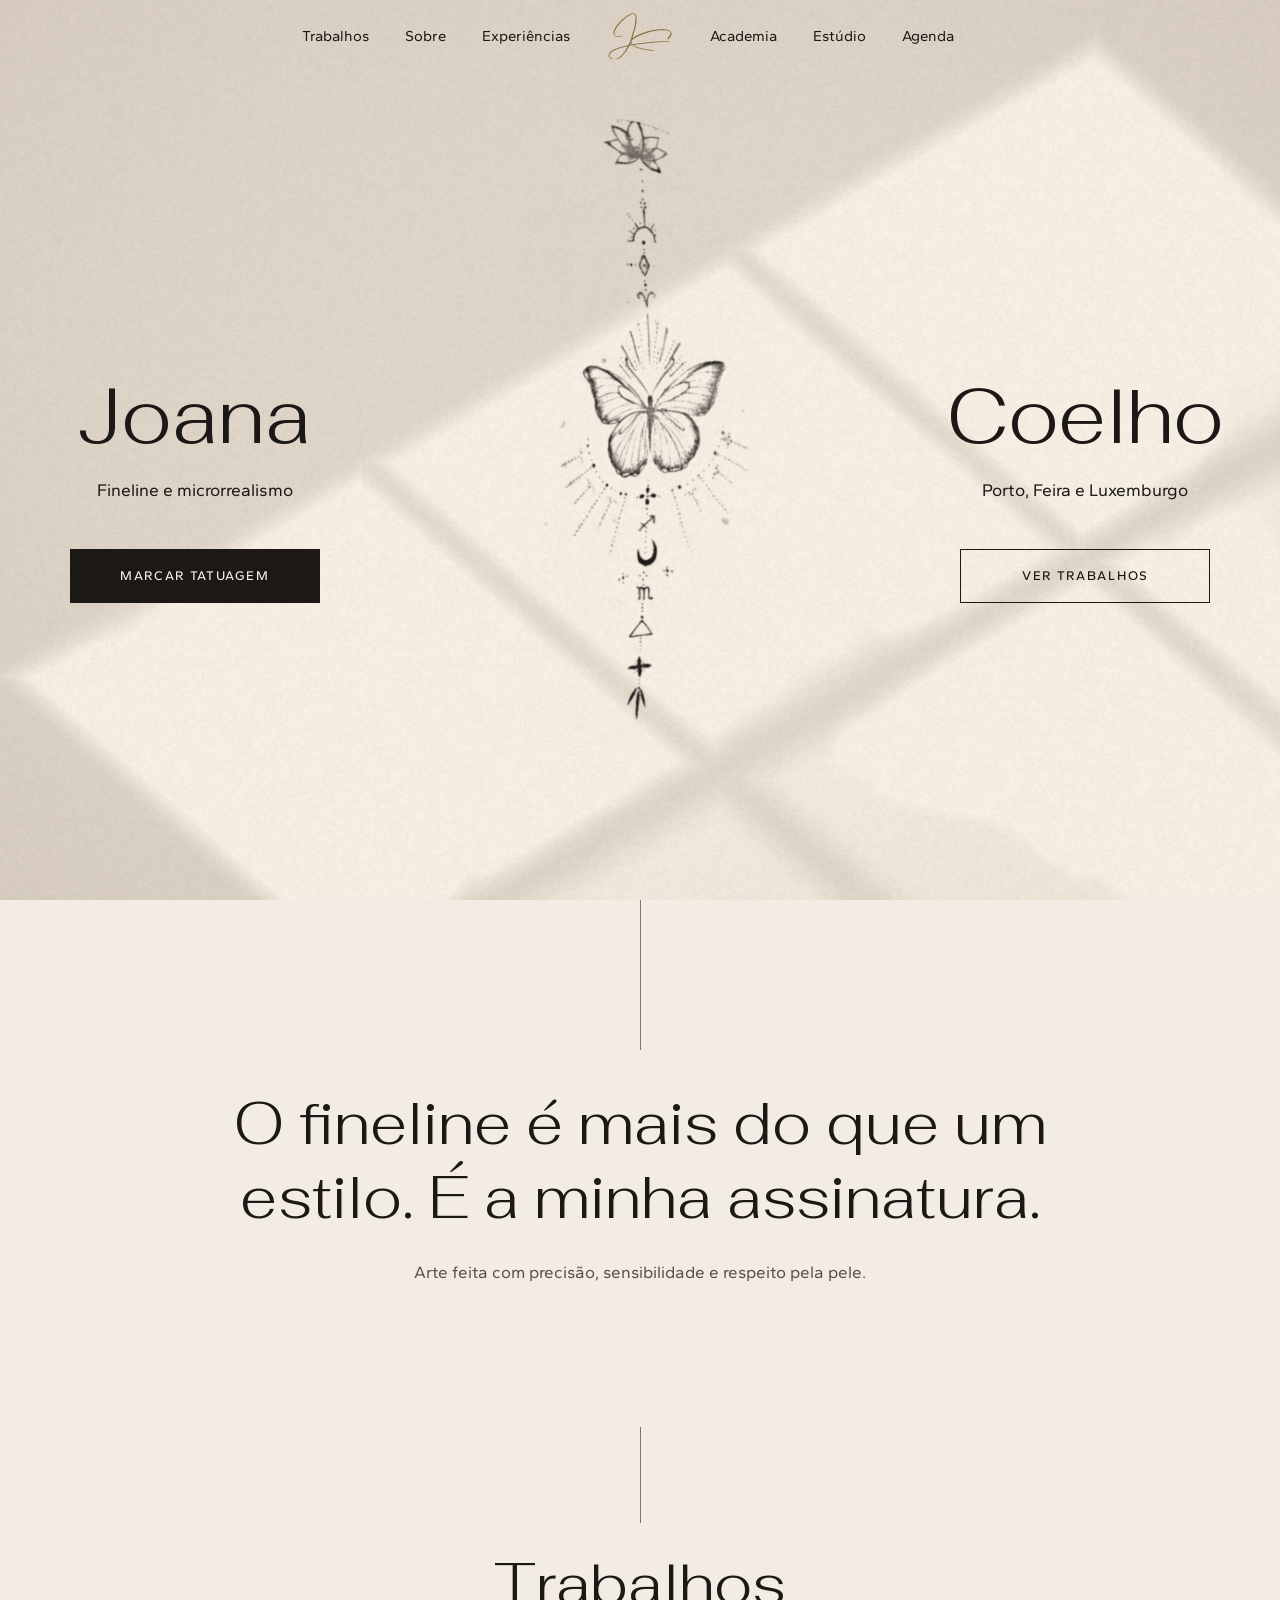
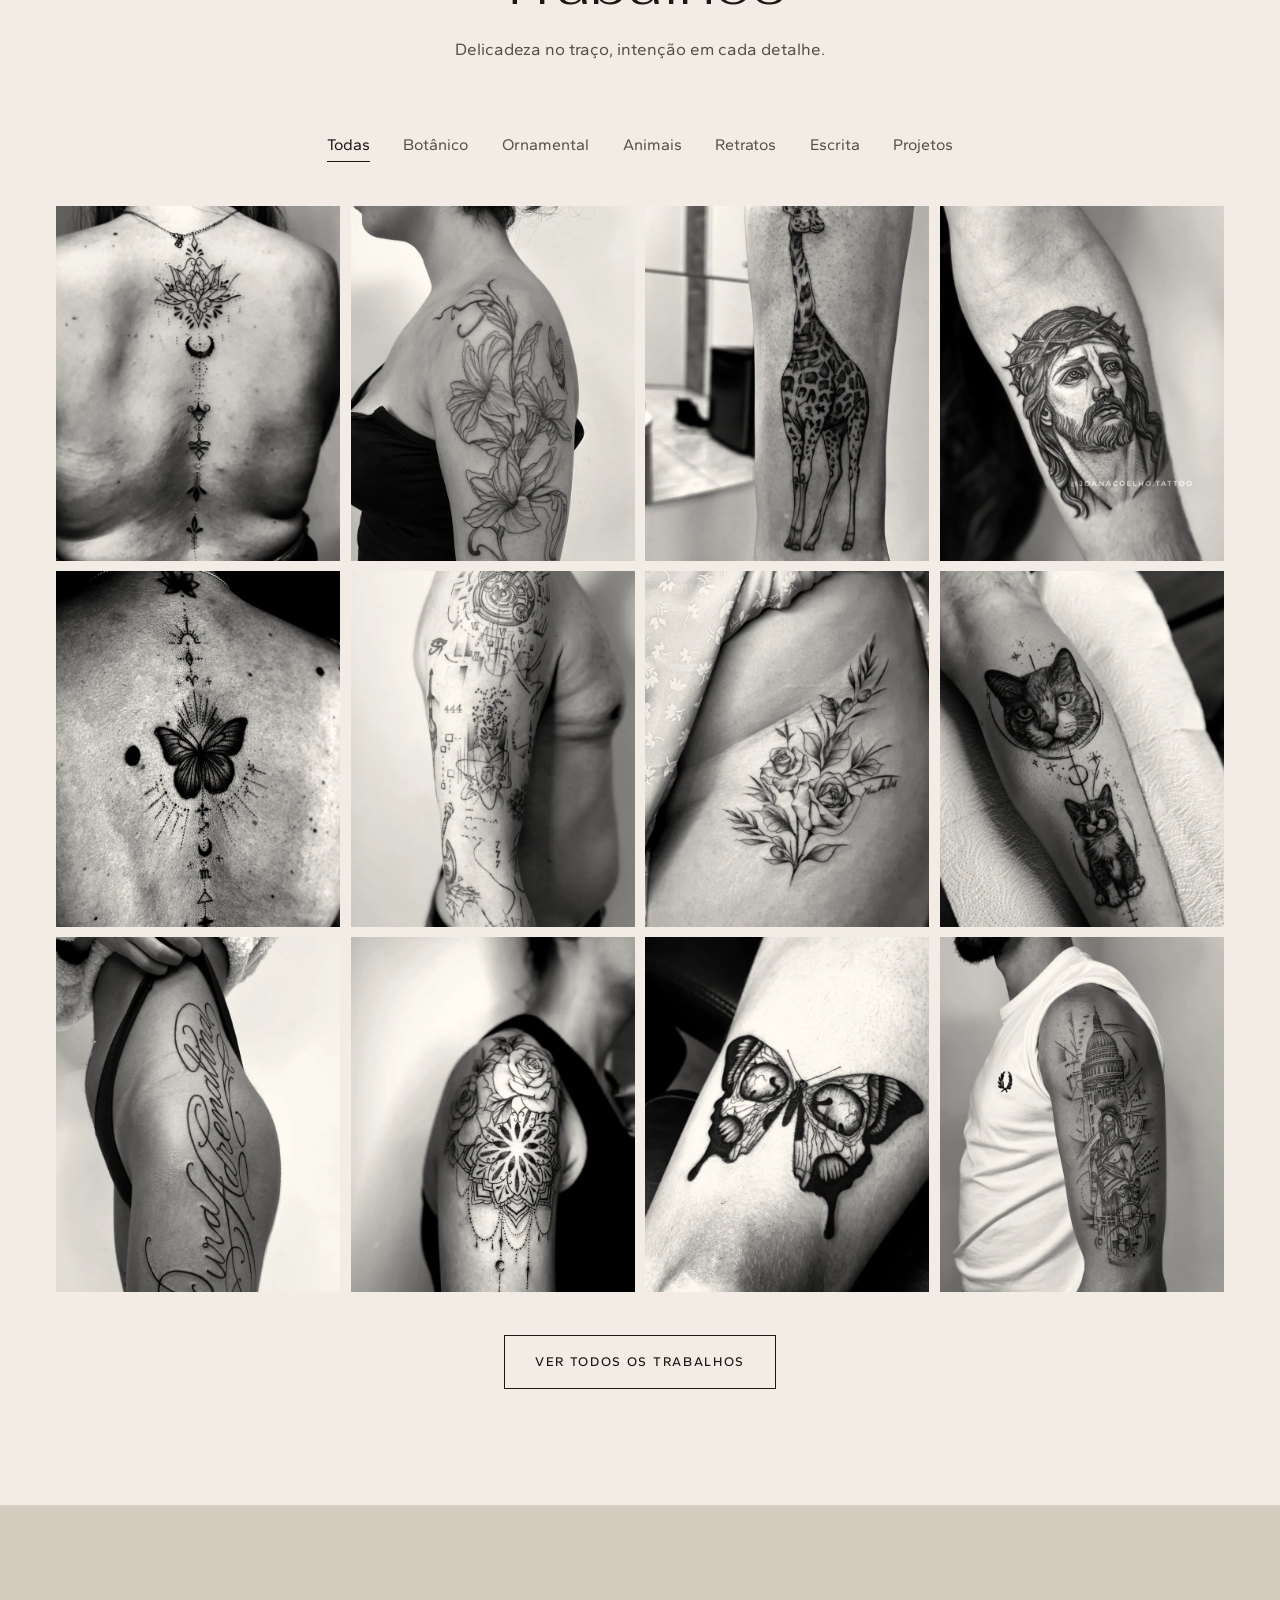
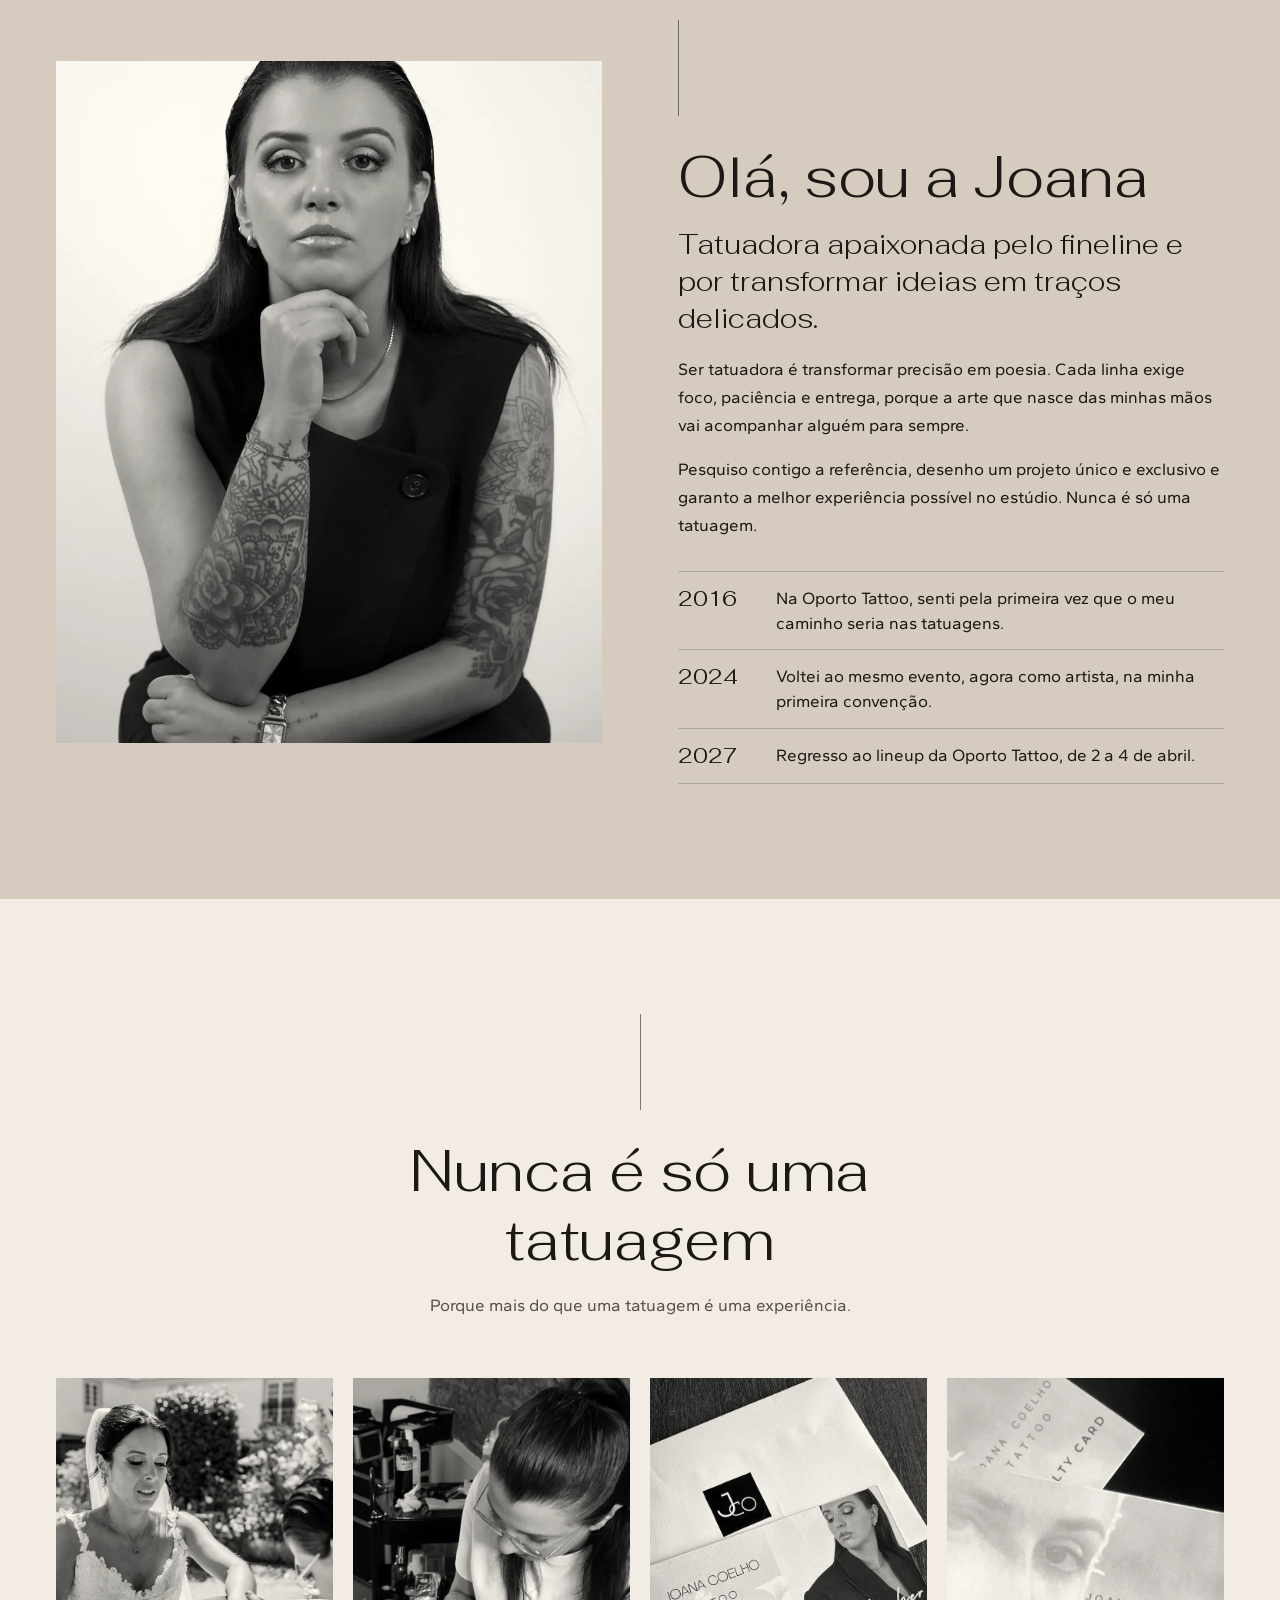
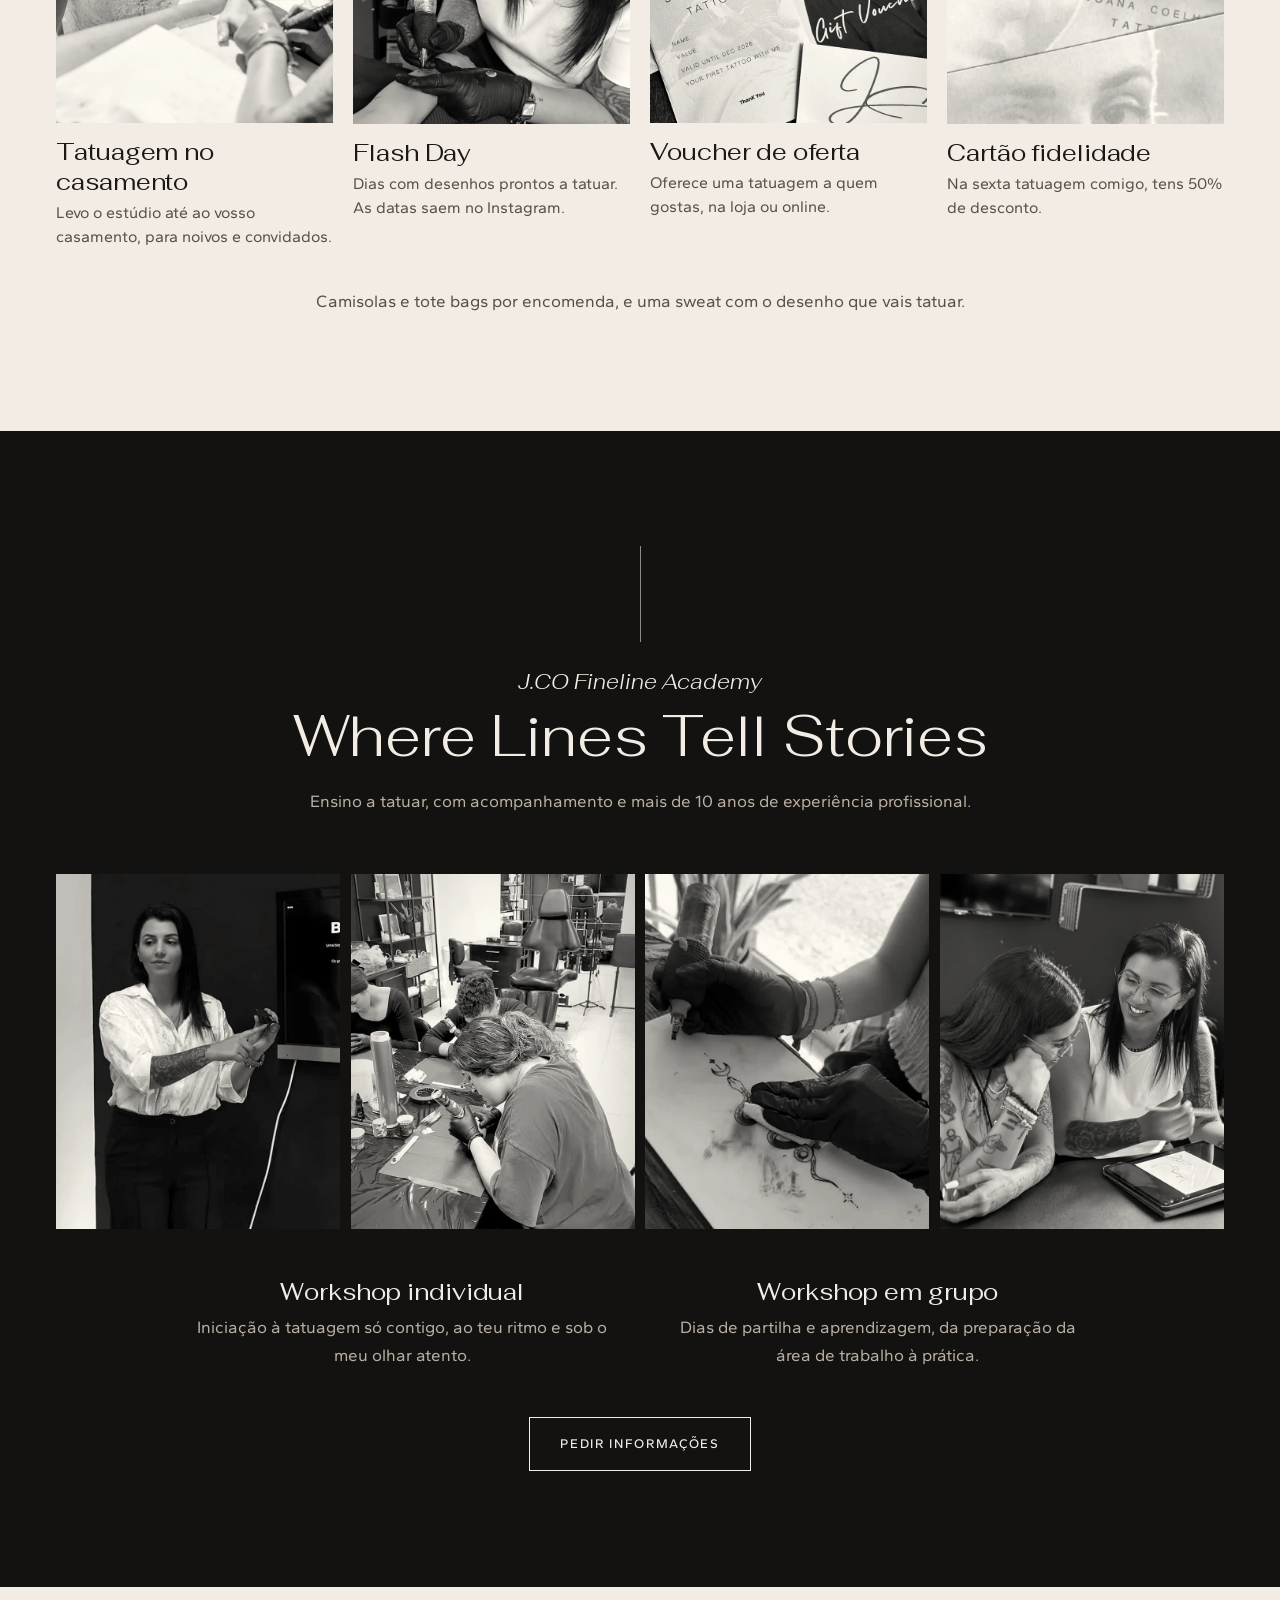
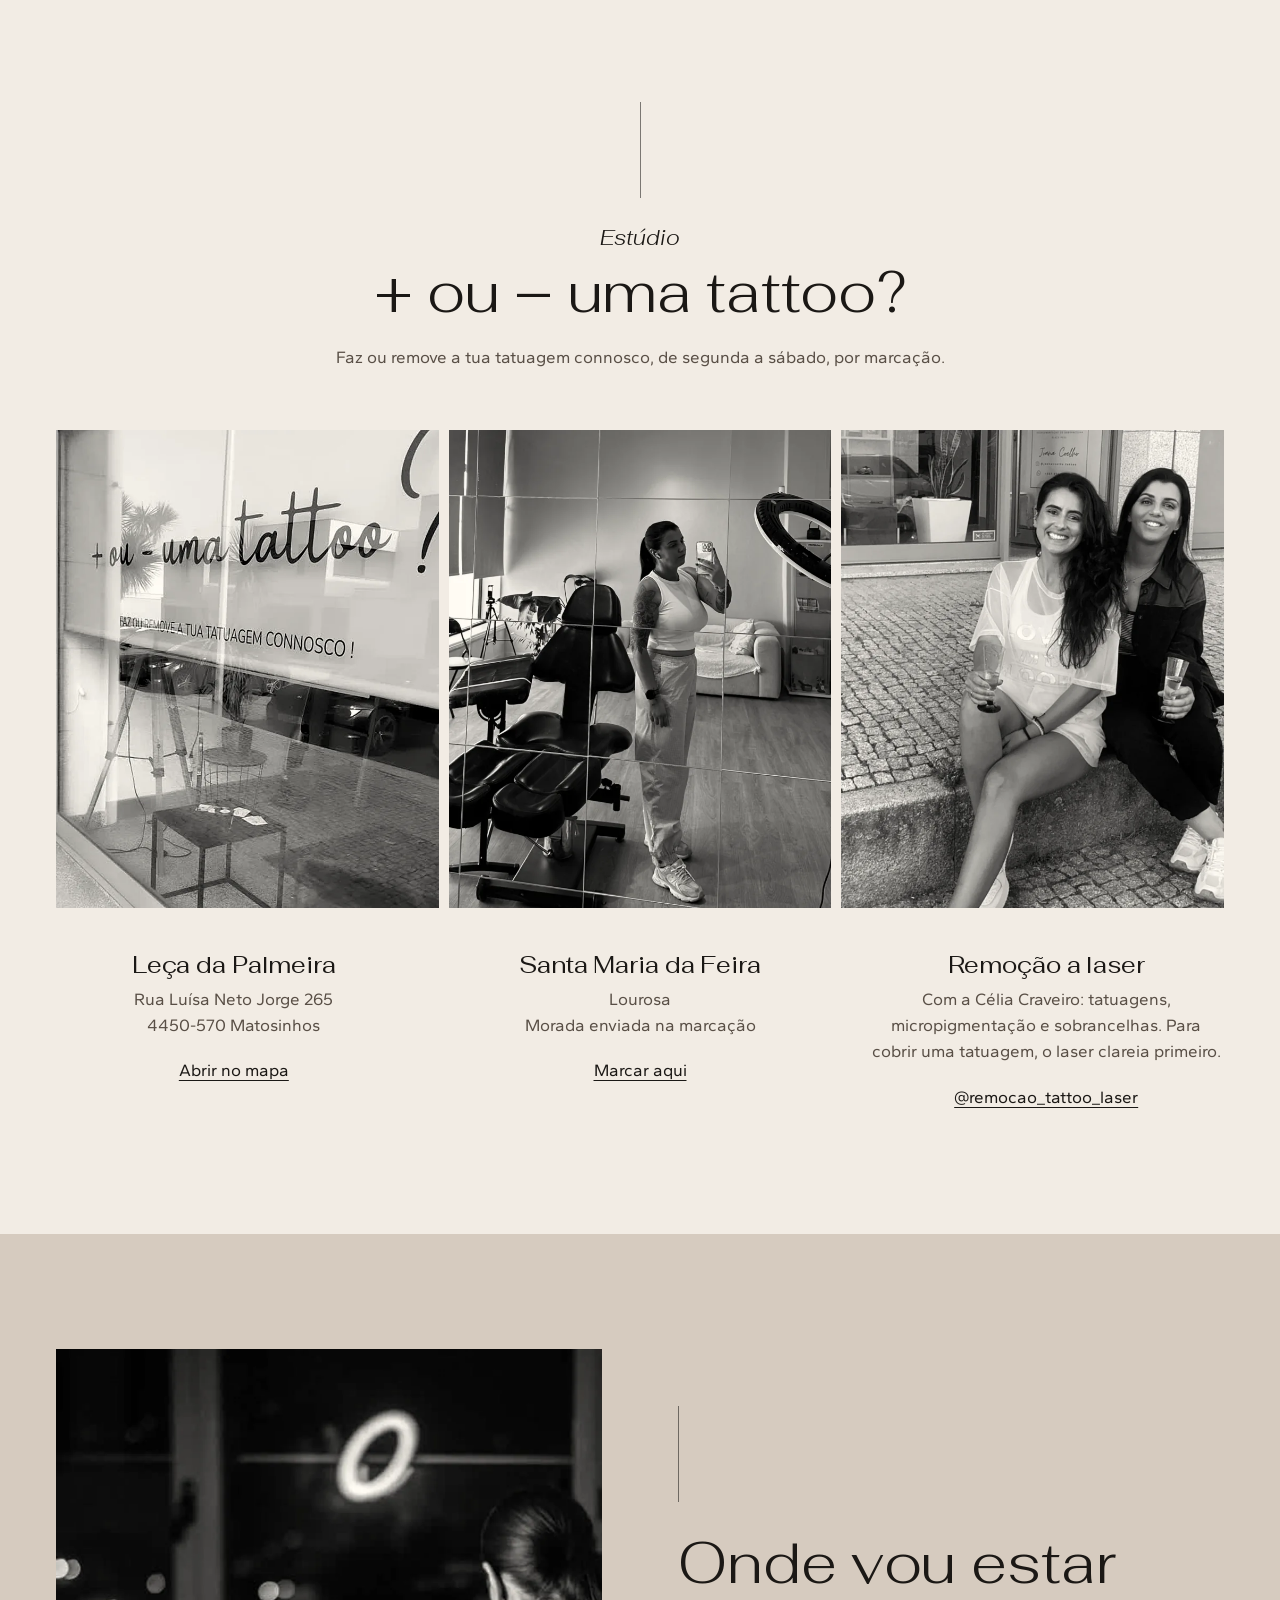
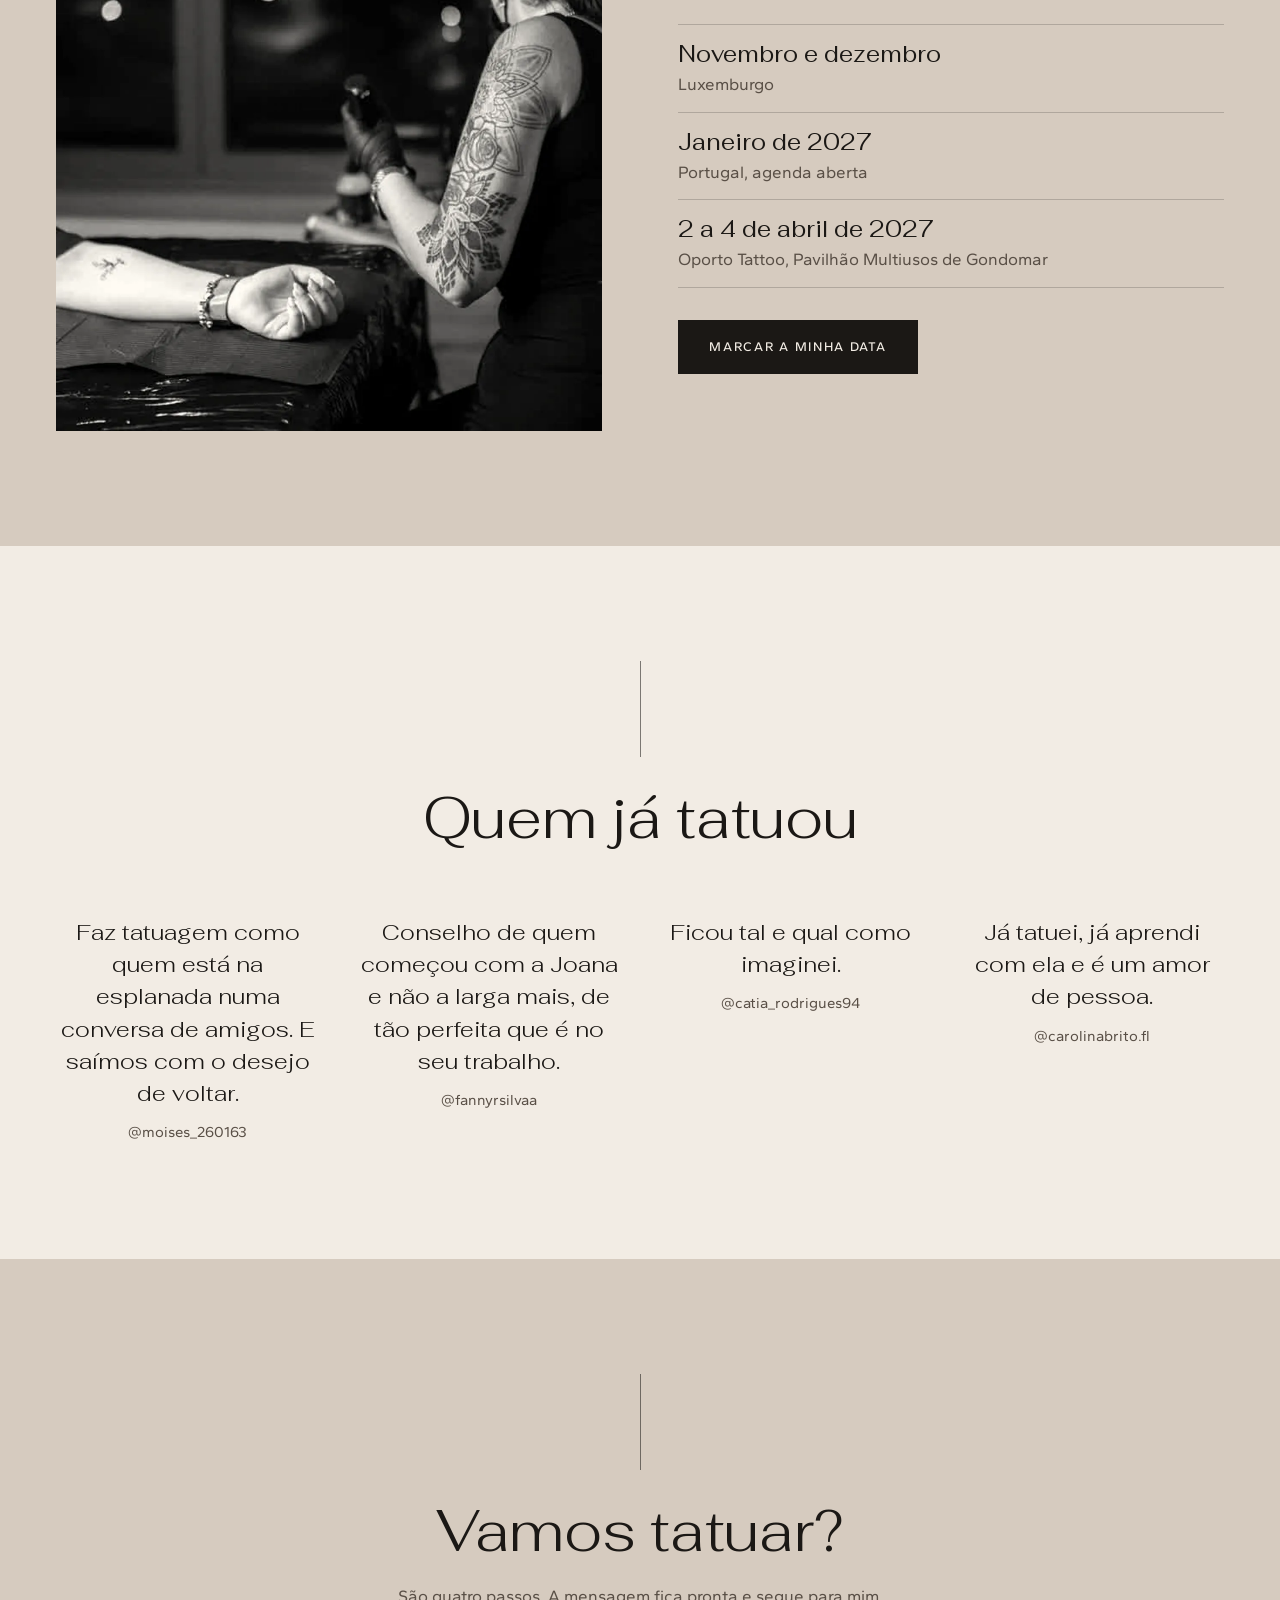
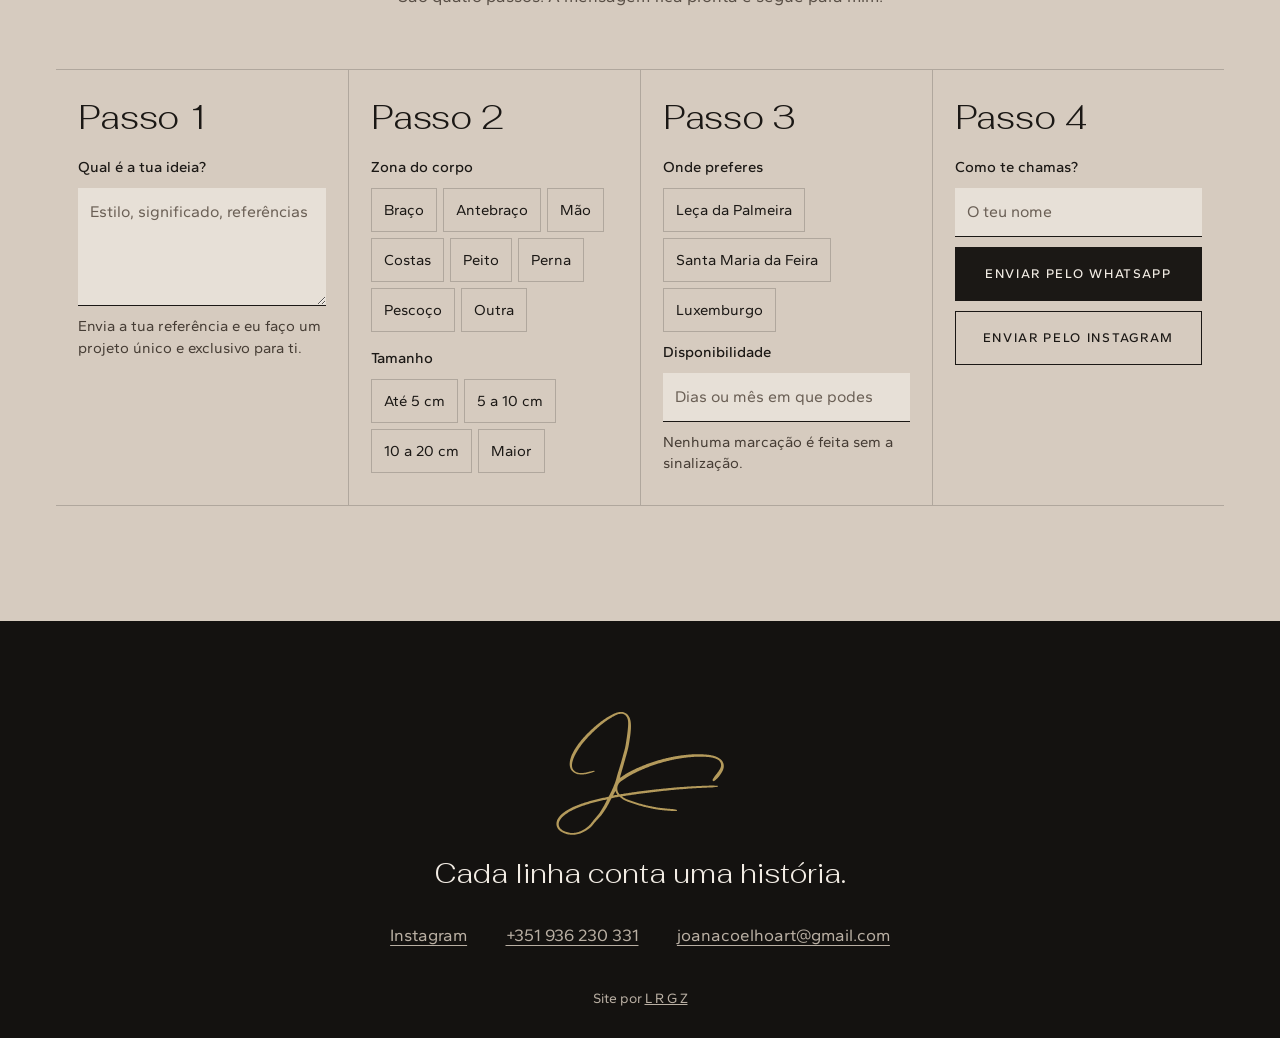
==== index.html @ cfbb2c59 "Prévia do site da Joana Coelho Co-Authored-By: Claude Opus 5.5 <noreply@anthropic.com>" ====
<!doctype html>
<html lang="pt-PT">
<head>
<meta charset="utf-8">
<meta name="viewport" content="width=device-width, initial-scale=1, viewport-fit=cover">
<title>Joana Coelho Tattoo · Fineline e microrrealismo em Leça da Palmeira e Santa Maria da Feira</title>
<meta name="description" content="Joana Coelho, tatuadora de fineline e microrrealismo. Tatuagens feitas à medida em Leça da Palmeira, Santa Maria da Feira e no Luxemburgo. Workshops de iniciação à tatuagem na J.CO Fineline Academy.">
<meta name="robots" content="noindex">
<meta name="theme-color" content="#cfc4b8">
<link rel="icon" href="assets/img/favicon.svg" type="image/svg+xml">
<meta property="og:title" content="Joana Coelho Tattoo">
<meta property="og:description" content="Fineline e microrrealismo. Cada linha conta uma história.">
<meta property="og:image" content="https://azeugral.github.io/joana-coelho/assets/img/og.jpg">
<meta property="og:url" content="https://azeugral.github.io/joana-coelho/">
<meta property="og:type" content="website">
<link rel="preload" href="assets/fonts/fahkwang-300-latin.woff2" as="font" type="font/woff2" crossorigin>
<link rel="preload" href="assets/fonts/gantari-300-600-latin.woff2" as="font" type="font/woff2" crossorigin>
<link rel="stylesheet" href="assets/css/site.css?v=29901068">
<script type="application/ld+json">{"@context":"https://schema.org","@type":"TattooParlor","name":"Joana Coelho Tattoo","telephone":"+351936230331","email":"joanacoelhoart@gmail.com","address":{"@type":"PostalAddress","streetAddress":"Rua Luísa Neto Jorge 265","postalCode":"4450-570","addressLocality":"Leça da Palmeira","addressCountry":"PT"},"openingHours":"Mo-Sa","sameAs":["https://www.instagram.com/joanacoelho.tattoo/"]}</script>
</head>
<body>
<a class="saltar" href="#marcar">Saltar para a marcação</a>

<header class="topo" id="topo">
  <nav class="nav-e" aria-label="Secções">
    <a href="#trabalhos">Trabalhos</a>
    <a href="#sobre">Sobre</a>
    <a href="#experiencias">Experiências</a>
  </nav>
  <button class="menu-bt" type="button" aria-expanded="false" aria-controls="menu">Menu</button>
  <a class="marca" href="#inicio" aria-label="Joana Coelho Tattoo, início"><svg aria-hidden="true" focusable="false" xmlns="http://www.w3.org/2000/svg" viewBox="0 0 2047 1497"><path fill="currentColor" d="M476.2 721.5L471.3 720.5L465.5 720.9L458.4 722.0L450.3 723.4L441.2 725.3L431.3 727.4L420.8 729.7L409.8 732.1L398.5 734.7L387.0 737.5L375.3 740.1L363.4 742.4L351.5 744.3L339.5 745.7L327.4 746.7L315.4 747.0L303.4 746.6L291.6 745.4L279.9 743.3L268.7 740.3L257.8 736.3L247.6 731.3L238.2 725.1L229.8 717.9L222.4 709.7L216.3 700.7L211.5 691.0L207.9 680.7L205.7 670.1L204.6 659.3L204.5 648.3L205.4 637.2L207.1 626.1L209.4 614.9L212.2 603.7L215.6 592.5L219.4 581.3L223.5 570.2L228.0 559.1L232.9 548.1L238.0 537.1L243.4 526.3L249.0 515.5L254.9 504.7L261.0 494.1L267.3 483.5L273.8 473.1L280.3 462.8L287.0 452.6L293.8 442.6L300.7 432.7L307.5 423.0L314.5 413.6L321.4 404.2L328.5 395.0L335.8 385.9L343.4 376.6L351.3 367.1L359.7 357.3L368.5 347.2L377.5 337.1L386.5 327.2L395.3 317.5L404.0 308.3L412.4 299.4L420.7 290.8L429.0 282.3L437.3 273.9L445.8 265.5L454.3 257.1L462.9 248.7L471.7 240.3L480.5 231.9L489.4 223.7L498.4 215.5L507.4 207.3L516.5 199.3L525.7 191.3L535.0 183.4L544.3 175.6L553.7 167.9L563.2 160.3L572.8 152.7L582.4 145.3L592.0 138.0L601.8 130.8L611.6 123.6L621.4 116.6L631.4 109.7L641.4 102.8L651.4 96.1L661.6 89.5L671.8 83.1L682.2 76.8L692.6 70.7L703.1 64.8L713.6 59.2L724.3 53.9L734.9 49.0L745.7 44.6L756.4 40.6L767.2 37.4L778.0 35.0L788.7 33.6L799.3 33.3L809.8 34.3L820.0 36.6L829.8 40.3L839.0 45.5L847.6 52.1L855.2 59.8L861.9 68.7L867.5 78.5L872.0 89.0L875.4 100.0L877.9 111.3L879.6 122.9L880.5 134.7L880.9 146.7L880.8 158.7L880.3 170.9L879.7 183.2L878.8 195.4L877.7 207.7L876.6 220.0L875.3 232.2L874.0 244.4L872.6 256.6L871.1 268.7L869.5 280.6L867.9 292.5L866.3 304.1L864.6 315.6L863.0 326.8L861.3 338.1L859.7 349.5L857.9 361.1L856.1 373.2L854.2 385.6L852.1 398.5L849.8 411.7L847.2 425.0L844.5 438.3L841.5 451.7L838.3 464.9L834.9 478.1L831.4 491.1L827.9 503.8L824.5 516.0L821.1 527.9L817.9 539.5L814.7 550.8L811.6 562.1L808.4 573.4L805.2 584.7L802.0 596.2L798.7 607.8L795.4 619.4L792.1 631.0L788.6 642.6L785.2 654.2L781.6 665.9L778.0 677.6L774.4 689.4L770.7 701.3L767.0 713.2L763.2 725.2L759.5 737.3L755.8 749.5L752.3 761.8L748.9 774.2L745.6 786.6L742.5 798.8L739.3 810.9L736.0 822.7L732.5 834.4L728.8 845.9L724.7 857.4L720.4 869.0L715.9 880.7L711.4 892.4L706.9 904.0L702.3 915.4L697.6 926.6L692.7 937.7L687.5 948.8L682.1 960.0L676.6 971.2L671.1 982.3L665.7 993.4L660.1 1004.2L654.5 1014.9L648.7 1025.7L642.8 1036.6L636.9 1047.7L631.1 1058.9L625.5 1070.3L620.0 1081.7L614.5 1092.9L609.0 1104.1L603.4 1115.1L597.6 1126.1L591.7 1136.9L585.6 1147.7L579.4 1158.5L573.1 1169.2L566.7 1179.9L560.3 1190.5L553.9 1200.9L547.4 1211.1L540.8 1221.1L534.0 1230.9L527.1 1240.5L519.8 1249.9L512.1 1259.2L504.0 1268.7L495.3 1278.5L486.3 1288.8L477.1 1299.6L467.9 1310.7L459.1 1321.8L450.7 1332.8L442.6 1343.3L434.9 1353.1L427.2 1362.3L419.3 1371.1L411.0 1379.4L402.3 1387.5L393.2 1395.3L383.6 1402.9L373.7 1410.3L363.4 1417.3L352.9 1424.0L342.2 1430.4L331.2 1436.4L319.9 1442.0L308.4 1447.2L296.7 1452.0L284.9 1456.2L272.9 1459.8L260.9 1462.9L248.7 1465.3L236.5 1467.1L224.3 1468.2L212.1 1468.7L199.9 1468.5L187.9 1467.7L176.0 1466.2L164.3 1464.2L152.7 1461.6L141.4 1458.5L130.3 1454.9L119.4 1450.7L108.9 1446.0L98.8 1440.7L89.1 1434.8L80.1 1428.4L71.9 1421.3L64.6 1413.6L58.3 1405.4L53.1 1396.7L49.1 1387.7L46.4 1378.3L44.9 1368.7L44.7 1359.0L45.7 1349.2L47.9 1339.5L51.1 1329.9L55.3 1320.5L60.4 1311.4L66.4 1302.4L73.0 1293.7L80.3 1285.4L88.1 1277.2L96.3 1269.4L105.0 1261.8L113.9 1254.4L123.2 1247.3L132.7 1240.3L142.3 1233.5L152.1 1227.0L162.1 1220.7L172.1 1214.6L182.2 1208.7L192.5 1203.0L202.9 1197.5L213.5 1192.2L224.2 1187.0L235.1 1181.9L246.0 1176.9L257.0 1172.1L268.1 1167.4L279.3 1162.8L290.6 1158.3L301.9 1153.9L313.3 1149.6L324.8 1145.5L336.4 1141.5L348.0 1137.5L359.7 1133.7L371.4 1129.9L383.1 1126.2L394.8 1122.5L406.6 1118.9L418.3 1115.4L430.1 1112.0L441.8 1108.6L453.7 1105.4L465.5 1102.1L477.5 1099.0L489.4 1095.9L501.4 1092.8L513.5 1089.8L525.5 1086.8L537.6 1083.9L549.7 1081.0L561.8 1078.2L573.9 1075.5L586.0 1072.9L598.1 1070.3L610.4 1067.8L622.7 1065.1L635.1 1062.3L647.5 1059.2L659.8 1056.1L671.9 1052.9L683.9 1049.8L695.7 1046.9L707.6 1044.3L719.5 1042.0L731.5 1039.8L743.5 1037.8L755.7 1035.8L767.9 1033.9L780.1 1032.0L792.4 1030.1L804.7 1028.2L817.0 1026.3L829.2 1024.4L841.5 1022.5L853.8 1020.7L866.1 1018.8L878.4 1016.9L890.8 1015.0L903.1 1013.1L915.4 1011.3L927.8 1009.5L940.1 1007.6L952.5 1005.9L964.9 1004.1L977.2 1002.3L989.6 1000.6L1002.0 998.8L1014.4 997.1L1026.7 995.4L1039.1 993.8L1051.5 992.2L1063.9 990.6L1076.3 989.1L1088.7 987.6L1101.1 986.2L1113.5 984.7L1125.9 983.2L1138.3 981.7L1150.7 980.2L1163.1 978.7L1175.5 977.1L1187.9 975.6L1200.3 974.1L1212.7 972.6L1225.1 971.1L1237.5 969.7L1249.9 968.3L1262.4 966.9L1274.8 965.6L1287.2 964.3L1299.6 963.0L1312.0 961.7L1324.4 960.4L1336.8 959.1L1349.2 957.9L1361.6 956.6L1374.1 955.3L1386.5 954.0L1399.0 952.7L1411.5 951.4L1423.9 950.1L1436.4 948.8L1448.8 947.6L1461.2 946.5L1473.6 945.4L1486.0 944.4L1498.3 943.5L1510.7 942.6L1523.1 941.7L1535.6 940.8L1548.1 939.9L1560.6 938.9L1573.1 937.9L1585.6 936.8L1598.1 935.8L1610.6 934.7L1623.1 933.8L1635.5 932.8L1647.9 932.0L1660.3 931.2L1672.7 930.5L1685.1 929.8L1697.4 929.1L1709.8 928.5L1722.2 927.8L1734.7 927.2L1747.1 926.6L1759.6 925.9L1772.0 925.3L1784.4 924.6L1796.8 924.0L1809.2 923.4L1821.6 922.9L1833.9 922.5L1846.3 922.0L1858.6 921.6L1870.8 921.1L1882.7 920.6L1894.4 919.8L1905.7 918.7L1916.5 917.7L1926.7 916.6L1936.1 915.6L1944.4 914.4L1951.7 913.2L1957.6 911.7L1962.1 909.2L1961.9 903.7L1957.1 901.6L1951.2 900.7L1943.9 900.0L1935.5 899.4L1926.1 898.9L1915.9 898.5L1905.0 898.2L1893.7 897.9L1881.9 897.9L1870.0 898.2L1857.8 898.6L1845.6 898.9L1833.2 899.2L1820.8 899.5L1808.3 899.9L1795.8 900.4L1783.3 900.9L1770.8 901.4L1758.4 902.0L1746.0 902.5L1733.5 903.1L1721.1 903.6L1708.7 904.1L1696.2 904.7L1683.8 905.2L1671.4 905.8L1658.9 906.5L1646.4 907.1L1633.9 907.9L1621.3 908.7L1608.7 909.5L1596.1 910.4L1583.6 911.4L1571.1 912.3L1558.6 913.3L1546.2 914.2L1533.8 915.0L1521.4 915.8L1509.0 916.6L1496.5 917.4L1484.0 918.3L1471.5 919.2L1458.9 920.2L1446.4 921.3L1433.8 922.5L1421.3 923.6L1408.8 924.8L1396.3 926.1L1383.8 927.3L1371.3 928.5L1358.9 929.7L1346.5 931.0L1334.1 932.2L1321.7 933.4L1309.3 934.6L1296.9 935.8L1284.4 937.0L1271.9 938.3L1259.4 939.6L1246.9 940.9L1234.4 942.2L1221.9 943.6L1209.5 945.0L1197.0 946.5L1184.5 948.0L1172.1 949.5L1159.7 950.9L1147.3 952.4L1135.0 953.9L1122.6 955.4L1110.2 956.8L1097.9 958.3L1085.4 959.7L1073.0 961.2L1060.5 962.7L1048.0 964.2L1035.5 965.8L1023.0 967.5L1010.5 969.2L998.1 970.9L985.7 972.7L973.3 974.4L960.9 976.2L948.5 978.0L936.1 979.8L923.6 981.6L911.2 983.5L898.9 985.3L886.5 987.2L874.2 989.1L861.9 991.0L849.6 992.9L837.3 994.8L825.0 996.7L812.7 998.6L800.4 1000.5L788.1 1002.4L775.8 1004.3L763.6 1006.2L751.3 1008.2L739.0 1010.2L726.6 1012.3L714.3 1014.5L701.9 1017.0L689.5 1019.7L677.1 1022.7L664.8 1025.9L652.7 1029.1L640.7 1032.3L628.7 1035.2L616.7 1038.0L604.6 1040.6L592.4 1043.2L580.2 1045.7L567.9 1048.4L555.6 1051.2L543.4 1054.0L531.2 1056.9L519.0 1059.8L506.8 1062.8L494.7 1065.8L482.5 1068.8L470.4 1071.9L458.4 1075.1L446.3 1078.2L434.3 1081.5L422.3 1084.8L410.4 1088.2L398.5 1091.7L386.6 1095.2L374.7 1098.8L362.7 1102.5L350.8 1106.2L338.9 1110.1L327.1 1114.0L315.2 1118.0L303.4 1122.1L291.6 1126.3L279.9 1130.7L268.3 1135.2L256.8 1139.8L245.3 1144.5L233.9 1149.4L222.6 1154.4L211.3 1159.5L200.1 1164.8L189.1 1170.3L178.1 1176.0L167.2 1181.9L156.4 1188.0L145.8 1194.4L135.3 1201.1L124.9 1208.0L114.6 1215.2L104.5 1222.6L94.6 1230.4L85.0 1238.4L75.5 1246.9L66.4 1255.8L57.7 1265.1L49.5 1275.0L41.9 1285.4L35.0 1296.4L29.1 1307.9L24.1 1319.9L20.4 1332.4L18.1 1345.3L17.2 1358.4L18.0 1371.6L20.5 1384.6L24.7 1397.1L30.4 1409.0L37.6 1420.1L45.9 1430.3L55.3 1439.5L65.4 1447.7L76.2 1455.0L87.4 1461.5L99.0 1467.1L110.8 1472.1L122.9 1476.5L135.1 1480.2L147.5 1483.4L160.1 1486.0L172.9 1488.1L185.9 1489.6L199.0 1490.4L212.3 1490.6L225.6 1490.2L239.0 1489.1L252.3 1487.3L265.6 1484.9L278.8 1481.9L291.9 1478.3L304.8 1474.1L317.5 1469.3L330.0 1464.1L342.3 1458.4L354.2 1452.3L365.9 1445.7L377.3 1438.8L388.5 1431.5L399.3 1423.9L409.8 1415.9L419.9 1407.6L429.5 1398.9L438.8 1389.9L447.6 1380.5L456.2 1370.7L464.5 1360.6L472.9 1350.2L481.4 1339.6L490.2 1329.2L499.2 1318.9L508.4 1308.9L517.7 1299.2L526.9 1289.6L535.8 1280.1L544.5 1270.5L552.8 1260.8L560.8 1250.9L568.5 1240.8L576.0 1230.6L583.2 1220.2L590.3 1209.7L597.3 1199.1L604.2 1188.4L611.0 1177.6L617.7 1166.7L624.4 1155.6L630.8 1144.5L637.2 1133.1L643.3 1121.7L649.2 1110.3L655.0 1099.0L660.6 1088.0L666.3 1077.2L672.0 1066.6L678.0 1056.0L684.1 1045.3L690.2 1034.4L696.3 1023.2L702.2 1012.0L708.0 1000.8L713.7 989.6L719.3 978.3L725.0 966.9L730.5 955.1L735.9 943.2L740.9 931.2L745.7 919.2L750.3 907.3L754.8 895.4L759.2 883.5L763.6 871.3L767.8 858.9L771.8 846.3L775.3 833.6L778.6 821.0L781.6 808.5L784.5 796.2L787.4 784.1L790.4 772.2L793.6 760.3L796.9 748.3L800.4 736.4L803.9 724.4L807.4 712.5L811.0 700.6L814.5 688.7L818.0 676.8L821.5 665.0L824.9 653.2L828.3 641.4L831.6 629.7L834.9 618.0L838.2 606.3L841.4 594.8L844.5 583.3L847.6 572.0L850.7 560.8L853.8 549.5L857.1 538.1L860.4 526.2L863.9 513.9L867.5 501.0L871.1 487.7L874.7 474.1L878.1 460.3L881.3 446.4L884.3 432.4L887.0 418.6L889.5 405.0L891.8 391.8L893.8 379.1L895.8 366.9L897.6 355.2L899.3 343.8L901.1 332.5L902.7 321.1L904.4 309.5L906.0 297.6L907.6 285.5L909.0 273.2L910.4 260.8L911.6 248.2L912.6 235.6L913.4 222.9L914.1 210.1L914.5 197.2L914.7 184.3L914.5 171.3L914.0 158.2L913.1 144.9L911.5 131.6L909.2 118.3L906.1 104.9L901.9 91.6L896.6 78.6L890.0 66.1L882.1 54.4L872.9 43.6L862.5 34.2L851.2 26.2L839.0 19.9L826.3 15.3L813.3 12.3L800.2 11.0L787.1 11.2L774.3 12.5L761.7 14.9L749.4 18.0L737.4 21.8L725.5 26.1L713.9 30.8L702.3 35.9L690.9 41.3L679.7 47.0L668.5 52.9L657.5 59.0L646.7 65.3L636.0 71.7L625.4 78.4L614.9 85.1L604.5 91.9L594.2 98.9L584.0 106.0L573.8 113.2L563.8 120.5L553.8 127.9L543.8 135.4L533.9 143.1L524.1 150.8L514.4 158.7L504.8 166.6L495.3 174.6L485.8 182.7L476.4 190.8L467.1 199.1L457.9 207.4L448.7 215.8L439.6 224.2L430.7 232.6L421.9 241.0L413.2 249.4L404.5 257.9L396.0 266.4L387.3 275.0L378.6 284.0L369.6 293.4L360.4 303.1L351.1 313.2L341.8 323.5L332.7 333.7L324.0 343.7L315.6 353.5L307.7 363.0L300.0 372.6L292.5 382.1L285.2 391.8L278.0 401.7L270.8 411.7L263.7 421.9L256.6 432.3L249.6 442.9L242.8 453.7L236.1 464.7L229.5 475.8L223.2 487.1L217.1 498.6L211.2 510.3L205.7 522.1L200.5 534.0L195.7 546.2L191.3 558.5L187.4 571.0L183.9 583.6L181.1 596.3L178.9 609.2L177.4 622.3L176.7 635.5L177.0 648.8L178.5 662.1L181.2 675.4L185.4 688.3L191.1 700.7L198.3 712.4L206.8 723.0L216.6 732.5L227.3 740.6L238.9 747.4L251.0 752.9L263.5 757.2L276.3 760.4L289.3 762.5L302.3 763.8L315.2 764.4L328.2 764.2L341.1 763.4L353.8 762.2L366.4 760.5L378.8 758.4L391.0 756.1L402.9 753.6L414.4 750.6L425.4 747.4L435.8 744.2L445.4 741.1L454.3 738.1L462.0 735.3L468.6 732.6L473.9 730.1L477.6 726.8ZM1904.5 844.0L1910.2 844.5L1915.1 842.8L1920.5 839.9L1926.4 836.1L1932.6 831.5L1939.2 826.2L1946.0 820.3L1953.0 813.8L1959.8 806.8L1966.2 798.9L1972.7 790.7L1979.1 782.3L1985.5 773.7L1991.7 764.9L1997.8 756.0L2003.6 747.0L2009.1 737.8L2014.3 728.5L2019.0 719.1L2023.2 709.4L2026.8 699.5L2029.6 689.4L2031.6 679.0L2032.6 668.4L2032.6 657.7L2031.4 647.1L2029.1 636.5L2025.7 626.1L2021.2 616.0L2015.7 606.3L2009.2 597.2L2001.9 588.7L1993.8 580.9L1985.2 573.9L1976.2 567.6L1966.8 562.0L1957.3 557.1L1947.7 552.7L1938.0 548.8L1928.3 545.4L1918.6 542.3L1908.9 539.6L1899.2 537.1L1889.5 535.0L1879.9 533.0L1870.3 531.2L1860.6 529.6L1851.0 528.2L1841.3 527.0L1831.7 525.9L1822.0 525.0L1812.4 524.1L1802.8 523.4L1793.2 522.7L1783.6 522.1L1774.0 521.6L1764.4 521.2L1754.8 520.9L1745.2 520.7L1735.6 520.5L1726.0 520.4L1716.4 520.4L1706.9 520.5L1697.3 520.6L1687.8 520.7L1678.2 520.9L1668.6 521.2L1659.0 521.6L1649.4 522.1L1639.8 522.7L1630.3 523.3L1620.7 524.0L1611.2 524.7L1601.6 525.6L1592.1 526.4L1582.5 527.4L1573.0 528.4L1563.5 529.4L1554.0 530.5L1544.5 531.7L1535.0 532.9L1525.4 534.1L1515.9 535.4L1506.4 536.8L1496.9 538.2L1487.5 539.7L1478.1 541.2L1468.7 542.7L1459.3 544.3L1449.8 545.9L1440.4 547.6L1430.9 549.4L1421.5 551.2L1412.1 553.1L1402.7 555.0L1393.4 556.9L1384.0 558.9L1374.7 560.9L1365.4 562.9L1356.0 565.0L1346.7 567.2L1337.3 569.4L1328.0 571.6L1318.6 573.9L1309.3 576.3L1299.9 578.7L1290.6 581.1L1281.4 583.6L1272.2 586.2L1263.0 588.8L1253.9 591.4L1244.8 594.1L1235.7 596.9L1226.6 599.6L1217.5 602.4L1208.4 605.3L1199.3 608.1L1190.1 611.1L1181.0 614.0L1171.9 616.9L1162.8 619.9L1153.7 623.0L1144.6 626.0L1135.5 629.2L1126.4 632.4L1117.3 635.7L1108.2 639.1L1099.1 642.5L1090.1 646.0L1081.1 649.6L1072.1 653.2L1063.1 656.8L1054.2 660.5L1045.3 664.2L1036.4 667.9L1027.5 671.6L1018.6 675.3L1009.7 679.1L1000.8 682.9L992.0 686.8L983.1 690.8L974.3 694.8L965.5 698.9L956.8 703.0L948.1 707.2L939.5 711.4L930.9 715.7L922.3 720.0L913.7 724.3L905.1 728.7L896.6 733.3L888.1 737.8L879.7 742.5L871.4 747.2L863.2 752.0L855.1 756.9L847.0 761.9L839.0 767.1L831.1 772.3L823.4 777.6L815.8 782.8L808.3 788.0L800.8 793.3L793.1 798.6L785.3 804.1L777.1 810.2L768.8 817.0L760.5 824.6L752.6 833.1L745.3 842.4L738.9 852.5L733.4 863.2L729.0 874.4L725.5 886.0L723.2 898.0L721.8 910.3L721.5 922.7L722.2 935.2L724.0 947.6L726.8 959.8L730.6 971.5L735.5 982.5L741.3 992.9L748.0 1002.4L755.3 1011.0L762.8 1018.8L770.4 1026.0L778.0 1032.6L785.5 1038.9L793.0 1045.1L800.7 1051.1L808.6 1056.9L816.8 1062.5L825.2 1067.7L833.8 1072.6L842.5 1077.1L851.3 1081.3L860.2 1085.3L869.1 1089.0L878.0 1092.6L887.0 1096.0L895.9 1099.4L904.9 1102.6L913.8 1105.8L922.8 1108.9L931.8 1112.0L940.9 1115.0L949.9 1117.9L959.0 1120.8L968.1 1123.7L977.2 1126.5L986.3 1129.3L995.4 1132.0L1004.5 1134.7L1013.7 1137.3L1022.8 1139.9L1032.0 1142.5L1041.1 1145.0L1050.3 1147.5L1059.5 1149.9L1068.6 1152.3L1077.8 1154.6L1087.0 1156.8L1096.1 1159.1L1105.3 1161.2L1114.5 1163.3L1123.7 1165.4L1132.9 1167.4L1142.2 1169.3L1151.4 1171.3L1160.7 1173.2L1170.0 1175.1L1179.3 1176.9L1188.7 1178.7L1198.1 1180.5L1207.5 1182.2L1216.9 1183.8L1226.4 1185.4L1235.8 1186.8L1245.3 1188.2L1254.7 1189.6L1264.2 1190.8L1273.7 1192.0L1283.2 1193.1L1292.7 1194.2L1302.2 1195.2L1311.6 1196.2L1321.1 1197.1L1330.5 1198.0L1340.0 1198.9L1349.4 1199.7L1358.9 1200.5L1368.3 1201.2L1377.8 1201.9L1387.1 1202.6L1396.4 1203.2L1405.6 1203.8L1414.6 1204.2L1423.3 1204.2L1431.7 1204.1L1439.6 1204.1L1446.9 1204.0L1453.5 1203.9L1459.3 1203.6L1464.2 1203.1L1468.3 1202.0L1470.4 1194.9L1467.2 1192.0L1462.8 1190.1L1457.4 1188.4L1451.0 1186.7L1443.9 1185.2L1436.1 1183.7L1427.8 1182.4L1419.1 1181.1L1410.2 1180.0L1401.1 1179.4L1391.8 1178.8L1382.6 1178.2L1373.2 1177.5L1363.9 1176.8L1354.6 1176.1L1345.2 1175.2L1335.9 1174.4L1326.5 1173.5L1317.2 1172.6L1307.8 1171.6L1298.4 1170.7L1289.1 1169.6L1279.7 1168.5L1270.4 1167.4L1261.1 1166.2L1251.8 1164.9L1242.5 1163.6L1233.3 1162.2L1224.0 1160.7L1214.8 1159.1L1205.5 1157.4L1196.3 1155.7L1187.0 1153.9L1177.8 1152.1L1168.5 1150.3L1159.3 1148.4L1150.1 1146.5L1141.0 1144.6L1131.9 1142.6L1122.8 1140.6L1113.7 1138.6L1104.7 1136.5L1095.6 1134.3L1086.6 1132.1L1077.5 1129.9L1068.5 1127.6L1059.4 1125.2L1050.3 1122.9L1041.3 1120.4L1032.2 1118.0L1023.1 1115.5L1014.1 1112.9L1005.0 1110.3L996.0 1107.7L987.0 1105.0L977.9 1102.3L968.9 1099.6L959.9 1096.8L951.0 1094.0L942.0 1091.1L933.1 1088.2L924.2 1085.3L915.4 1082.2L906.6 1079.2L897.8 1076.0L889.0 1072.8L880.3 1069.5L871.7 1066.0L863.3 1062.4L854.9 1058.7L846.7 1054.7L838.8 1050.4L831.0 1045.9L823.5 1041.0L816.1 1035.8L808.8 1030.3L801.6 1024.5L794.5 1018.4L787.4 1012.2L780.6 1005.6L774.1 998.8L768.2 991.5L763.0 983.7L758.6 975.3L755.1 966.5L752.6 957.1L751.0 947.3L750.3 937.2L750.6 927.1L751.7 917.1L753.6 907.6L756.2 898.5L759.6 889.9L763.6 881.9L768.2 874.4L773.3 867.4L778.9 861.0L785.0 855.1L791.6 849.6L798.6 844.3L805.9 839.3L813.6 834.2L821.3 829.1L829.1 824.0L836.8 818.8L844.3 813.6L851.8 808.6L859.3 803.6L866.8 798.8L874.3 794.0L882.0 789.3L889.7 784.7L897.5 780.1L905.5 775.6L913.5 771.2L921.7 766.8L929.9 762.4L938.2 758.1L946.6 753.8L955.0 749.5L963.4 745.2L971.8 741.1L980.2 736.9L988.7 732.8L997.1 728.8L1005.6 724.9L1014.2 721.0L1022.8 717.1L1031.5 713.3L1040.2 709.5L1049.0 705.7L1057.7 701.9L1066.5 698.2L1075.3 694.4L1084.1 690.7L1092.9 687.0L1101.7 683.4L1110.4 679.9L1119.2 676.4L1127.9 673.0L1136.6 669.6L1145.4 666.4L1154.2 663.2L1163.1 660.1L1172.0 657.0L1180.9 653.9L1189.9 650.9L1198.8 647.9L1207.8 644.9L1216.8 642.0L1225.7 639.1L1234.7 636.2L1243.6 633.4L1252.6 630.6L1261.5 627.9L1270.4 625.2L1279.4 622.5L1288.3 619.9L1297.3 617.4L1306.3 614.9L1315.4 612.4L1324.5 610.0L1333.7 607.7L1342.8 605.3L1352.0 603.1L1361.2 600.8L1370.3 598.6L1379.5 596.5L1388.6 594.4L1397.8 592.3L1407.0 590.2L1416.2 588.2L1425.4 586.2L1434.6 584.3L1443.9 582.4L1453.1 580.6L1462.2 578.9L1471.4 577.2L1480.7 575.5L1489.9 573.9L1499.2 572.4L1508.4 570.8L1517.7 569.4L1527.1 567.9L1536.4 566.6L1545.7 565.2L1555.0 563.9L1564.4 562.7L1573.7 561.5L1583.0 560.4L1592.3 559.3L1601.6 558.2L1611.0 557.3L1620.3 556.3L1629.7 555.5L1639.0 554.6L1648.3 553.9L1657.6 553.2L1666.9 552.6L1676.2 552.1L1685.5 551.7L1694.9 551.3L1704.3 551.0L1713.7 550.8L1723.1 550.5L1732.5 550.4L1741.8 550.3L1751.2 550.3L1760.5 550.3L1769.9 550.5L1779.2 550.7L1788.6 551.0L1798.0 551.4L1807.4 551.8L1816.8 552.3L1826.1 552.9L1835.5 553.6L1844.8 554.4L1854.0 555.4L1863.2 556.5L1872.4 557.8L1881.6 559.3L1890.7 560.9L1899.8 562.9L1908.9 565.0L1917.8 567.5L1926.7 570.4L1935.4 573.6L1944.0 577.3L1952.3 581.5L1960.2 586.2L1967.7 591.5L1974.6 597.3L1980.8 603.6L1986.2 610.4L1990.8 617.6L1994.4 625.1L1997.1 632.7L1998.9 640.3L1999.8 647.9L1999.9 655.3L1999.1 662.6L1997.7 669.8L1995.6 676.9L1992.9 684.1L1989.7 691.4L1985.8 698.8L1981.4 706.4L1976.6 714.2L1971.4 722.1L1965.9 730.2L1960.1 738.3L1954.1 746.4L1948.1 754.4L1941.9 762.3L1935.7 770.1L1929.6 777.7L1923.8 785.2L1918.8 792.8L1914.0 800.0L1909.6 806.9L1905.6 813.2L1902.1 819.1L1899.3 824.4L1897.3 829.3L1896.5 834.0Z"/></svg></a>
  <nav class="nav-d" aria-label="Mais secções">
    <a href="#academia">Academia</a>
    <a href="#estudio">Estúdio</a>
    <a href="#agenda">Agenda</a>
  </nav>
  <a class="marcar-bt" href="#marcar">Marcar</a>
</header>

<div class="menu" id="menu" hidden>
  <nav aria-label="Menu">
    <a href="#trabalhos">Trabalhos</a>
    <a href="#sobre">Sobre</a>
    <a href="#experiencias">Experiências</a>
    <a href="#academia">Academia</a>
    <a href="#estudio">Estúdio</a>
    <a href="#agenda">Agenda</a>
    <a href="#marcar">Marcar tatuagem</a>
  </nav>
</div>

<main>
<section class="hero" id="inicio">
  <div class="hero-fundo" aria-hidden="true">
    <canvas id="fio"></canvas>
    <video id="fio-v" muted loop playsinline preload="auto" poster="assets/img/hero-pe.webp" hidden></video>
  </div>
  <div class="hero-grade">
    <h1 class="hero-nome"><span class="ne">Joana</span> <span class="nd">Coelho</span></h1>
    <p class="hero-txt te">Fineline e microrrealismo</p>
    <p class="hero-txt td">Porto, Feira e Luxemburgo</p>
    <a class="bt bt-tinta be" href="#marcar">Marcar tatuagem</a>
    <a class="bt bd" href="#trabalhos">Ver trabalhos</a>
  </div>
</section>

<section class="assinatura">
  <span class="fio-v" aria-hidden="true"></span>
  <blockquote>
    <p>O fineline é mais do que um estilo. É a minha assinatura.</p>
  </blockquote>
  <p class="assin-sub">Arte feita com precisão, sensibilidade e respeito pela pele.</p>
</section>

<section class="sec" id="trabalhos">
  <header class="cab">
    <span class="fio-v" aria-hidden="true"></span>
    <h2>Trabalhos</h2>
    <p>Delicadeza no traço, intenção em cada detalhe.</p>
  </header>
  <div class="filtros" role="group" aria-label="Filtrar trabalhos"><button type="button" data-cat="todas" aria-pressed="true">Todas</button><button type="button" data-cat="botanico" aria-pressed="false">Botânico</button><button type="button" data-cat="ornamental" aria-pressed="false">Ornamental</button><button type="button" data-cat="animais" aria-pressed="false">Animais</button><button type="button" data-cat="retratos" aria-pressed="false">Retratos</button><button type="button" data-cat="escrita" aria-pressed="false">Escrita</button><button type="button" data-cat="projetos" aria-pressed="false">Projetos</button></div>
  <div class="grade" id="grade"><button class="peca" type="button" data-i="0" data-cat="ornamental" aria-label="Abrir: Coluna ornamental com lótus e lua" style="background-image:url([data-uri])"><img src="assets/img/p/201.webp" alt="Coluna ornamental com lótus e lua" width="720" height="900" loading="lazy" draggable="false"></button><button class="peca" type="button" data-i="1" data-cat="botanico" aria-label="Abrir: Lírios sobre cicatrizes, borboleta sobre a pele" style="background-image:url([data-uri])"><img src="assets/img/p/81.webp" alt="Lírios sobre cicatrizes, borboleta sobre a pele" width="720" height="900" loading="lazy" draggable="false"></button><button class="peca" type="button" data-i="2" data-cat="animais" aria-label="Abrir: Girafa em linha fina" style="background-image:url([data-uri])"><img src="assets/img/p/335.webp" alt="Girafa em linha fina" width="720" height="900" loading="lazy" draggable="false"></button><button class="peca" type="button" data-i="3" data-cat="retratos" aria-label="Abrir: O rosto da fé gravado na pele" style="background-image:url([data-uri])"><img src="assets/img/p/64.webp" alt="O rosto da fé gravado na pele" width="720" height="900" loading="lazy" draggable="false"></button><button class="peca" type="button" data-i="4" data-cat="ornamental" aria-label="Abrir: Borboleta e símbolos ao longo da coluna" style="background-image:url([data-uri])"><img src="assets/img/p/320.webp" alt="Borboleta e símbolos ao longo da coluna" width="720" height="900" loading="lazy" draggable="false"></button><button class="peca" type="button" data-i="5" data-cat="projetos" aria-label="Abrir: A primeira sleeve do Carlos, cicatrizada há cerca de 3 anos" style="background-image:url([data-uri])"><img src="assets/img/p/40.webp" alt="A primeira sleeve do Carlos, cicatrizada há cerca de 3 anos" width="720" height="900" loading="lazy" draggable="false"></button><button class="peca" type="button" data-i="6" data-cat="botanico" aria-label="Abrir: Rosas com folhas, em traço fino" style="background-image:url([data-uri])"><img src="assets/img/p/353.webp" alt="Rosas com folhas, em traço fino" width="720" height="900" loading="lazy" draggable="false"></button><button class="peca" type="button" data-i="7" data-cat="animais" aria-label="Abrir: O Floco, um gatinho especial do Luxemburgo" style="background-image:url([data-uri])"><img src="assets/img/p/12.webp" alt="O Floco, um gatinho especial do Luxemburgo" width="720" height="900" loading="lazy" draggable="false"></button><button class="peca" type="button" data-i="8" data-cat="escrita" aria-label="Abrir: Lettering em toda a perna" style="background-image:url([data-uri])"><img src="assets/img/p/61.webp" alt="Lettering em toda a perna" width="720" height="900" loading="lazy" draggable="false"></button><button class="peca" type="button" data-i="9" data-cat="ornamental" aria-label="Abrir: Rosas e mandala no ombro" style="background-image:url([data-uri])"><img src="assets/img/p/219.webp" alt="Rosas e mandala no ombro" width="720" height="900" loading="lazy" draggable="false"></button><button class="peca" type="button" data-i="10" data-cat="animais" aria-label="Abrir: Com a dor vem a força" style="background-image:url([data-uri])"><img src="assets/img/p/403.webp" alt="Com a dor vem a força" width="720" height="900" loading="lazy" draggable="false"></button><button class="peca" type="button" data-i="11" data-cat="projetos" aria-label="Abrir: Braço fechado com arquitetura e figuras" style="background-image:url([data-uri])"><img src="assets/img/p/72.webp" alt="Braço fechado com arquitetura e figuras" width="720" height="900" loading="lazy" draggable="false"></button><button class="peca" type="button" data-i="12" data-cat="botanico" aria-label="Abrir: Girassol, folhas e borboleta" style="background-image:url([data-uri])"><img src="assets/img/p/299.webp" alt="Girassol, folhas e borboleta" width="720" height="900" loading="lazy" draggable="false"></button><button class="peca" type="button" data-i="13" data-cat="retratos" aria-label="Abrir: Retrato em linha" style="background-image:url([data-uri])"><img src="assets/img/p/130.webp" alt="Retrato em linha" width="720" height="900" loading="lazy" draggable="false"></button><button class="peca" type="button" data-i="14" data-cat="animais" aria-label="Abrir: Fénix" style="background-image:url([data-uri])"><img src="assets/img/p/7.webp" alt="Fénix" width="720" height="900" loading="lazy" draggable="false"></button><button class="peca" type="button" data-i="15" data-cat="ornamental" aria-label="Abrir: Cada detalhe, desenhado ao pormenor" style="background-image:url([data-uri])"><img src="assets/img/p/11.webp" alt="Cada detalhe, desenhado ao pormenor" width="720" height="900" loading="lazy" draggable="false"></button><button class="peca" type="button" data-i="16" data-cat="escrita" aria-label="Abrir: Desde sempre… para sempre" style="background-image:url([data-uri])"><img src="assets/img/p/207.webp" alt="Desde sempre… para sempre" width="720" height="900" loading="lazy" draggable="false"></button><button class="peca" type="button" data-i="17" data-cat="projetos" aria-label="Abrir: Projeto de braço com símbolos" style="background-image:url([data-uri])"><img src="assets/img/p/135.webp" alt="Projeto de braço com símbolos" width="720" height="900" loading="lazy" draggable="false"></button><button class="peca" type="button" data-i="18" data-cat="botanico" aria-label="Abrir: Lírios nas costas" style="background-image:url([data-uri])"><img src="assets/img/p/50.webp" alt="Lírios nas costas" width="720" height="900" loading="lazy" draggable="false"></button><button class="peca" type="button" data-i="19" data-cat="retratos" aria-label="Abrir: Entre arte e anatomia: razão e emoção" style="background-image:url([data-uri])"><img src="assets/img/p/29.webp" alt="Entre arte e anatomia: razão e emoção" width="720" height="900" loading="lazy" draggable="false"></button><button class="peca" type="button" data-i="20" data-cat="animais" aria-label="Abrir: Tartaruga" style="background-image:url([data-uri])"><img src="assets/img/p/314.webp" alt="Tartaruga" width="720" height="900" loading="lazy" draggable="false"></button><button class="peca" type="button" data-i="21" data-cat="ornamental" aria-label="Abrir: As fases da lua ao longo do tronco" style="background-image:url([data-uri])"><img src="assets/img/p/110.webp" alt="As fases da lua ao longo do tronco" width="720" height="900" loading="lazy" draggable="false"></button><button class="peca" type="button" data-i="22" data-cat="projetos" aria-label="Abrir: Família: um braço cheio de histórias" style="background-image:url([data-uri])"><img src="assets/img/p/304.webp" alt="Família: um braço cheio de histórias" width="720" height="900" loading="lazy" draggable="false"></button><button class="peca" type="button" data-i="23" data-cat="botanico" aria-label="Abrir: Cada um tem o seu tempo de florescer" style="background-image:url([data-uri])"><img src="assets/img/p/151.webp" alt="Cada um tem o seu tempo de florescer" width="720" height="900" loading="lazy" draggable="false"></button><button class="peca" type="button" data-i="24" data-cat="animais" aria-label="Abrir: Até nos reencontrarmos" style="background-image:url([data-uri])"><img src="assets/img/p/52.webp" alt="Até nos reencontrarmos" width="720" height="900" loading="lazy" draggable="false"></button><button class="peca" type="button" data-i="25" data-cat="retratos" aria-label="Abrir: Retrato feminino com flores" style="background-image:url([data-uri])"><img src="assets/img/p/221.webp" alt="Retrato feminino com flores" width="720" height="900" loading="lazy" draggable="false"></button><button class="peca" type="button" data-i="26" data-cat="escrita" aria-label="Abrir: Frase com tigre" style="background-image:url([data-uri])"><img src="assets/img/p/310.webp" alt="Frase com tigre" width="720" height="900" loading="lazy" draggable="false"></button><button class="peca" type="button" data-i="27" data-cat="projetos" aria-label="Abrir: Antebraço com olho e natureza" style="background-image:url([data-uri])"><img src="assets/img/p/9.webp" alt="Antebraço com olho e natureza" width="720" height="900" loading="lazy" draggable="false"></button><button class="peca" type="button" data-i="28" data-cat="botanico" aria-label="Abrir: Ramo floral nas costas" style="background-image:url([data-uri])"><img src="assets/img/p/203.webp" alt="Ramo floral nas costas" width="720" height="900" loading="lazy" draggable="false"></button><button class="peca" type="button" data-i="29" data-cat="animais" aria-label="Abrir: Pantera ao longo da coluna" style="background-image:url([data-uri])"><img src="assets/img/p/143.webp" alt="Pantera ao longo da coluna" width="720" height="900" loading="lazy" draggable="false"></button><button class="peca" type="button" data-i="30" data-cat="retratos" aria-label="Abrir: Família em traço contínuo" style="background-image:url([data-uri])"><img src="assets/img/p/430.webp" alt="Família em traço contínuo" width="720" height="900" loading="lazy" draggable="false"></button><button class="peca" type="button" data-i="31" data-cat="botanico" aria-label="Abrir: Flores no antebraço" style="background-image:url([data-uri])"><img src="assets/img/p/125.webp" alt="Flores no antebraço" width="720" height="900" loading="lazy" draggable="false"></button><button class="peca" type="button" data-i="32" data-cat="animais" aria-label="Abrir: Libélula" style="background-image:url([data-uri])"><img src="assets/img/p/439.webp" alt="Libélula" width="720" height="900" loading="lazy" draggable="false"></button><button class="peca" type="button" data-i="33" data-cat="botanico" aria-label="Abrir: Braço floral" style="background-image:url([data-uri])"><img src="assets/img/p/360.webp" alt="Braço floral" width="720" height="900" loading="lazy" draggable="false"></button><button class="peca" type="button" data-i="34" data-cat="animais" aria-label="Abrir: Pena" style="background-image:url([data-uri])"><img src="assets/img/p/445.webp" alt="Pena" width="720" height="900" loading="lazy" draggable="false"></button><button class="peca" type="button" data-i="35" data-cat="projetos" aria-label="Abrir: Braço floral completo" style="background-image:url([data-uri])"><img src="assets/img/p/371.webp" alt="Braço floral completo" width="720" height="900" loading="lazy" draggable="false"></button><button class="peca" type="button" data-i="36" data-cat="animais" aria-label="Abrir: Borboleta e folhas no peito" style="background-image:url([data-uri])"><img src="assets/img/p/323.webp" alt="Borboleta e folhas no peito" width="720" height="900" loading="lazy" draggable="false"></button><button class="peca" type="button" data-i="37" data-cat="animais" aria-label="Abrir: Lobo em linha fina" style="background-image:url([data-uri])"><img src="assets/img/p/348.webp" alt="Lobo em linha fina" width="720" height="900" loading="lazy" draggable="false"></button></div>
  <div class="grade-mais">
    <button class="bt" type="button" id="ver-todos">Ver todos os trabalhos</button>
  </div>
</section>

<section class="sec sec-parede" id="sobre">
  <div class="sobre">
    <figure class="sobre-foto"><img src="assets/img/s/retrato.webp" alt="Joana Coelho, de preto, com as tatuagens dos braços à vista" width="960" height="1200" loading="lazy"></figure>
    <div class="sobre-txt">
      <span class="fio-v esq" aria-hidden="true"></span>
      <h2>Olá, sou a Joana</h2>
      <p class="lead">Tatuadora apaixonada pelo fineline e por transformar ideias em traços delicados.</p>
      <p>Ser tatuadora é transformar precisão em poesia. Cada linha exige foco, paciência e entrega, porque a arte que nasce das minhas mãos vai acompanhar alguém para sempre.</p>
      <p>Pesquiso contigo a referência, desenho um projeto único e exclusivo e garanto a melhor experiência possível no estúdio. Nunca é só uma tatuagem.</p>
      <ol class="linha-tempo">
        <li><strong>2016</strong><span>Na Oporto Tattoo, senti pela primeira vez que o meu caminho seria nas tatuagens.</span></li>
        <li><strong>2024</strong><span>Voltei ao mesmo evento, agora como artista, na minha primeira convenção.</span></li>
        <li><strong>2027</strong><span>Regresso ao lineup da Oporto Tattoo, de 2 a 4 de abril.</span></li>
      </ol>
    </div>
  </div>
</section>

<section class="sec" id="experiencias">
  <header class="cab">
    <span class="fio-v" aria-hidden="true"></span>
    <h2>Nunca é só uma tatuagem</h2>
    <p>Porque mais do que uma tatuagem é uma experiência.</p>
  </header>
  <div class="exp">
    <article><img src="assets/img/s/casamento.webp" alt="Joana a tatuar a noiva no dia do casamento" width="720" height="900" loading="lazy"><h3>Tatuagem no casamento</h3><p>Levo o estúdio até ao vosso casamento, para noivos e convidados.</p></article>
    <article><img src="assets/img/s/flash.webp" alt="Joana a tatuar durante um Flash Day" width="720" height="900" loading="lazy"><h3>Flash Day</h3><p>Dias com desenhos prontos a tatuar. As datas saem no Instagram.</p></article>
    <article><img src="assets/img/s/voucher.webp" alt="Voucher de oferta Joana Coelho Tattoo" width="720" height="900" loading="lazy"><h3>Voucher de oferta</h3><p>Oferece uma tatuagem a quem gostas, na loja ou online.</p></article>
    <article><img src="assets/img/s/fidelidade.webp" alt="Cartão fidelidade Joana Coelho Tattoo" width="720" height="900" loading="lazy"><h3>Cartão fidelidade</h3><p>Na sexta tatuagem comigo, tens 50% de desconto.</p></article>
  </div>
  <p class="exp-nota">Camisolas e tote bags por encomenda, e uma sweat com o desenho que vais tatuar.</p>
</section>

<section class="sec sec-noite" id="academia">
  <header class="cab">
    <span class="fio-v" aria-hidden="true"></span>
    <p class="chapeu">J.CO Fineline Academy</p>
    <h2>Where Lines Tell Stories</h2>
    <p>Ensino a tatuar, com acompanhamento e mais de 10 anos de experiência profissional.</p>
  </header>
  <div class="acad-fotos">
    <img src="assets/img/s/formar.webp" alt="Joana a dar formação" width="720" height="900" loading="lazy">
    <img src="assets/img/s/aula.webp" alt="Alunos a praticar em grupo" width="720" height="900" loading="lazy">
    <img src="assets/img/s/aluna.webp" alt="Mãos de aluna a treinar o traço" width="720" height="900" loading="lazy">
    <img src="assets/img/s/tablet.webp" alt="Joana e uma aluna a desenhar no tablet" width="720" height="900" loading="lazy">
  </div>
  <div class="acad-cols">
    <article><h3>Workshop individual</h3><p>Iniciação à tatuagem só contigo, ao teu ritmo e sob o meu olhar atento.</p></article>
    <article><h3>Workshop em grupo</h3><p>Dias de partilha e aprendizagem, da preparação da área de trabalho à prática.</p></article>
  </div>
  <div class="centro"><a class="bt bt-osso" href="#marcar" data-assunto="academia">Pedir informações</a></div>
</section>

<section class="sec" id="estudio">
  <header class="cab">
    <span class="fio-v" aria-hidden="true"></span>
    <p class="chapeu">Estúdio</p>
    <h2>+ ou − uma tattoo?</h2>
    <p>Faz ou remove a tua tatuagem connosco, de segunda a sábado, por marcação.</p>
  </header>
  <div class="est-fotos">
    <img src="assets/img/s/fachada.webp" alt="Montra do estúdio + ou − uma tattoo?" width="720" height="900" loading="lazy">
    <img src="assets/img/s/dentro.webp" alt="Interior do estúdio, com a marquesa ao centro" width="720" height="900" loading="lazy">
    <img src="assets/img/s/duo.webp" alt="Joana Coelho e Célia Craveiro à porta do estúdio" width="720" height="900" loading="lazy">
  </div>
  <div class="est-cols">
    <article>
      <h3>Leça da Palmeira</h3>
      <p>Rua Luísa Neto Jorge 265<br>4450-570 Matosinhos</p>
      <a class="lk" href="https://www.google.com/maps/search/?api=1&query=Rua+Luisa+Neto+Jorge+265+4450-570+Le%C3%A7a+da+Palmeira" target="_blank" rel="noopener">Abrir no mapa</a>
    </article>
    <article>
      <h3>Santa Maria da Feira</h3>
      <p>Lourosa<br>Morada enviada na marcação</p>
      <a class="lk" href="#marcar">Marcar aqui</a>
    </article>
    <article>
      <h3>Remoção a laser</h3>
      <p>Com a Célia Craveiro: tatuagens, micropigmentação e sobrancelhas. Para cobrir uma tatuagem, o laser clareia primeiro.</p>
      <a class="lk" href="https://www.instagram.com/remocao_tattoo_laser/" target="_blank" rel="noopener">@remocao_tattoo_laser</a>
    </article>
  </div>
</section>

<section class="sec sec-parede" id="agenda">
  <div class="agenda">
    <figure><img src="assets/img/s/noite.webp" alt="Joana a tatuar de noite, junto à janela" width="960" height="1200" loading="lazy"></figure>
    <div>
      <span class="fio-v esq" aria-hidden="true"></span>
      <h2>Onde vou estar</h2>
      <ul class="datas">
        <li><strong>Novembro e dezembro</strong><span>Luxemburgo</span></li>
        <li><strong>Janeiro de 2027</strong><span>Portugal, agenda aberta</span></li>
        <li><strong>2 a 4 de abril de 2027</strong><span>Oporto Tattoo, Pavilhão Multiusos de Gondomar</span></li>
      </ul>
      <a class="bt bt-tinta" href="#marcar">Marcar a minha data</a>
    </div>
  </div>
</section>

<section class="sec" id="opinioes">
  <header class="cab">
    <span class="fio-v" aria-hidden="true"></span>
    <h2>Quem já tatuou</h2>
  </header>
  <div class="vozes">
    <blockquote><p>Faz tatuagem como quem está na esplanada numa conversa de amigos. E saímos com o desejo de voltar.</p><cite>@moises_260163</cite></blockquote>
    <blockquote><p>Conselho de quem começou com a Joana e não a larga mais, de tão perfeita que é no seu trabalho.</p><cite>@fannyrsilvaa</cite></blockquote>
    <blockquote><p>Ficou tal e qual como imaginei.</p><cite>@catia_rodrigues94</cite></blockquote>
    <blockquote><p>Já tatuei, já aprendi com ela e é um amor de pessoa.</p><cite>@carolinabrito.fl</cite></blockquote>
  </div>
</section>

<section class="sec sec-marcar" id="marcar">
  <header class="cab">
    <span class="fio-v" aria-hidden="true"></span>
    <h2>Vamos tatuar?</h2>
    <p>São quatro passos. A mensagem fica pronta e segue para mim.</p>
  </header>
  <form class="passos" id="form" novalidate>
    <fieldset>
      <legend>Passo 1</legend>
      <label for="f-ideia">Qual é a tua ideia?</label>
      <textarea id="f-ideia" name="ideia" rows="4" placeholder="Estilo, significado, referências"></textarea>
      <p class="ref" id="f-ref" hidden></p>
      <p class="nota">Envia a tua referência e eu faço um projeto único e exclusivo para ti.</p>
    </fieldset>
    <fieldset>
      <legend>Passo 2</legend>
      <p class="rot" id="r-zona">Zona do corpo</p>
      <div class="ops" role="radiogroup" aria-labelledby="r-zona" data-nome="zona"><button type="button" role="radio" aria-checked="false">Braço</button><button type="button" role="radio" aria-checked="false">Antebraço</button><button type="button" role="radio" aria-checked="false">Mão</button><button type="button" role="radio" aria-checked="false">Costas</button><button type="button" role="radio" aria-checked="false">Peito</button><button type="button" role="radio" aria-checked="false">Perna</button><button type="button" role="radio" aria-checked="false">Pescoço</button><button type="button" role="radio" aria-checked="false">Outra</button></div>
      <p class="rot" id="r-tam">Tamanho</p>
      <div class="ops" role="radiogroup" aria-labelledby="r-tam" data-nome="tamanho"><button type="button" role="radio" aria-checked="false">Até 5 cm</button><button type="button" role="radio" aria-checked="false">5 a 10 cm</button><button type="button" role="radio" aria-checked="false">10 a 20 cm</button><button type="button" role="radio" aria-checked="false">Maior</button></div>
    </fieldset>
    <fieldset>
      <legend>Passo 3</legend>
      <p class="rot" id="r-onde">Onde preferes</p>
      <div class="ops" role="radiogroup" aria-labelledby="r-onde" data-nome="local"><button type="button" role="radio" aria-checked="false">Leça da Palmeira</button><button type="button" role="radio" aria-checked="false">Santa Maria da Feira</button><button type="button" role="radio" aria-checked="false">Luxemburgo</button></div>
      <label for="f-dia">Disponibilidade</label>
      <input id="f-dia" name="dia" type="text" autocomplete="off" placeholder="Dias ou mês em que podes">
      <p class="nota">Nenhuma marcação é feita sem a sinalização.</p>
    </fieldset>
    <fieldset>
      <legend>Passo 4</legend>
      <label for="f-nome">Como te chamas?</label>
      <input id="f-nome" name="nome" type="text" autocomplete="given-name" placeholder="O teu nome">
      <p class="erro" id="f-erro" role="alert" hidden>Diz-me o teu nome e a tua ideia para eu poder responder.</p>
      <button class="bt bt-tinta" type="submit" data-canal="wa">Enviar pelo WhatsApp</button>
      <button class="bt" type="submit" data-canal="ig">Enviar pelo Instagram</button>
      <p class="nota" id="f-copia" role="status" hidden>Mensagem copiada. Cola-a na conversa que abriu.</p>
    </fieldset>
  </form>
</section>
</main>

<footer class="rodape">
  <span class="rod-jc"><svg aria-hidden="true" focusable="false" xmlns="http://www.w3.org/2000/svg" viewBox="0 0 2047 1497"><path fill="currentColor" d="M476.2 721.5L471.3 720.5L465.5 720.9L458.4 722.0L450.3 723.4L441.2 725.3L431.3 727.4L420.8 729.7L409.8 732.1L398.5 734.7L387.0 737.5L375.3 740.1L363.4 742.4L351.5 744.3L339.5 745.7L327.4 746.7L315.4 747.0L303.4 746.6L291.6 745.4L279.9 743.3L268.7 740.3L257.8 736.3L247.6 731.3L238.2 725.1L229.8 717.9L222.4 709.7L216.3 700.7L211.5 691.0L207.9 680.7L205.7 670.1L204.6 659.3L204.5 648.3L205.4 637.2L207.1 626.1L209.4 614.9L212.2 603.7L215.6 592.5L219.4 581.3L223.5 570.2L228.0 559.1L232.9 548.1L238.0 537.1L243.4 526.3L249.0 515.5L254.9 504.7L261.0 494.1L267.3 483.5L273.8 473.1L280.3 462.8L287.0 452.6L293.8 442.6L300.7 432.7L307.5 423.0L314.5 413.6L321.4 404.2L328.5 395.0L335.8 385.9L343.4 376.6L351.3 367.1L359.7 357.3L368.5 347.2L377.5 337.1L386.5 327.2L395.3 317.5L404.0 308.3L412.4 299.4L420.7 290.8L429.0 282.3L437.3 273.9L445.8 265.5L454.3 257.1L462.9 248.7L471.7 240.3L480.5 231.9L489.4 223.7L498.4 215.5L507.4 207.3L516.5 199.3L525.7 191.3L535.0 183.4L544.3 175.6L553.7 167.9L563.2 160.3L572.8 152.7L582.4 145.3L592.0 138.0L601.8 130.8L611.6 123.6L621.4 116.6L631.4 109.7L641.4 102.8L651.4 96.1L661.6 89.5L671.8 83.1L682.2 76.8L692.6 70.7L703.1 64.8L713.6 59.2L724.3 53.9L734.9 49.0L745.7 44.6L756.4 40.6L767.2 37.4L778.0 35.0L788.7 33.6L799.3 33.3L809.8 34.3L820.0 36.6L829.8 40.3L839.0 45.5L847.6 52.1L855.2 59.8L861.9 68.7L867.5 78.5L872.0 89.0L875.4 100.0L877.9 111.3L879.6 122.9L880.5 134.7L880.9 146.7L880.8 158.7L880.3 170.9L879.7 183.2L878.8 195.4L877.7 207.7L876.6 220.0L875.3 232.2L874.0 244.4L872.6 256.6L871.1 268.7L869.5 280.6L867.9 292.5L866.3 304.1L864.6 315.6L863.0 326.8L861.3 338.1L859.7 349.5L857.9 361.1L856.1 373.2L854.2 385.6L852.1 398.5L849.8 411.7L847.2 425.0L844.5 438.3L841.5 451.7L838.3 464.9L834.9 478.1L831.4 491.1L827.9 503.8L824.5 516.0L821.1 527.9L817.9 539.5L814.7 550.8L811.6 562.1L808.4 573.4L805.2 584.7L802.0 596.2L798.7 607.8L795.4 619.4L792.1 631.0L788.6 642.6L785.2 654.2L781.6 665.9L778.0 677.6L774.4 689.4L770.7 701.3L767.0 713.2L763.2 725.2L759.5 737.3L755.8 749.5L752.3 761.8L748.9 774.2L745.6 786.6L742.5 798.8L739.3 810.9L736.0 822.7L732.5 834.4L728.8 845.9L724.7 857.4L720.4 869.0L715.9 880.7L711.4 892.4L706.9 904.0L702.3 915.4L697.6 926.6L692.7 937.7L687.5 948.8L682.1 960.0L676.6 971.2L671.1 982.3L665.7 993.4L660.1 1004.2L654.5 1014.9L648.7 1025.7L642.8 1036.6L636.9 1047.7L631.1 1058.9L625.5 1070.3L620.0 1081.7L614.5 1092.9L609.0 1104.1L603.4 1115.1L597.6 1126.1L591.7 1136.9L585.6 1147.7L579.4 1158.5L573.1 1169.2L566.7 1179.9L560.3 1190.5L553.9 1200.9L547.4 1211.1L540.8 1221.1L534.0 1230.9L527.1 1240.5L519.8 1249.9L512.1 1259.2L504.0 1268.7L495.3 1278.5L486.3 1288.8L477.1 1299.6L467.9 1310.7L459.1 1321.8L450.7 1332.8L442.6 1343.3L434.9 1353.1L427.2 1362.3L419.3 1371.1L411.0 1379.4L402.3 1387.5L393.2 1395.3L383.6 1402.9L373.7 1410.3L363.4 1417.3L352.9 1424.0L342.2 1430.4L331.2 1436.4L319.9 1442.0L308.4 1447.2L296.7 1452.0L284.9 1456.2L272.9 1459.8L260.9 1462.9L248.7 1465.3L236.5 1467.1L224.3 1468.2L212.1 1468.7L199.9 1468.5L187.9 1467.7L176.0 1466.2L164.3 1464.2L152.7 1461.6L141.4 1458.5L130.3 1454.9L119.4 1450.7L108.9 1446.0L98.8 1440.7L89.1 1434.8L80.1 1428.4L71.9 1421.3L64.6 1413.6L58.3 1405.4L53.1 1396.7L49.1 1387.7L46.4 1378.3L44.9 1368.7L44.7 1359.0L45.7 1349.2L47.9 1339.5L51.1 1329.9L55.3 1320.5L60.4 1311.4L66.4 1302.4L73.0 1293.7L80.3 1285.4L88.1 1277.2L96.3 1269.4L105.0 1261.8L113.9 1254.4L123.2 1247.3L132.7 1240.3L142.3 1233.5L152.1 1227.0L162.1 1220.7L172.1 1214.6L182.2 1208.7L192.5 1203.0L202.9 1197.5L213.5 1192.2L224.2 1187.0L235.1 1181.9L246.0 1176.9L257.0 1172.1L268.1 1167.4L279.3 1162.8L290.6 1158.3L301.9 1153.9L313.3 1149.6L324.8 1145.5L336.4 1141.5L348.0 1137.5L359.7 1133.7L371.4 1129.9L383.1 1126.2L394.8 1122.5L406.6 1118.9L418.3 1115.4L430.1 1112.0L441.8 1108.6L453.7 1105.4L465.5 1102.1L477.5 1099.0L489.4 1095.9L501.4 1092.8L513.5 1089.8L525.5 1086.8L537.6 1083.9L549.7 1081.0L561.8 1078.2L573.9 1075.5L586.0 1072.9L598.1 1070.3L610.4 1067.8L622.7 1065.1L635.1 1062.3L647.5 1059.2L659.8 1056.1L671.9 1052.9L683.9 1049.8L695.7 1046.9L707.6 1044.3L719.5 1042.0L731.5 1039.8L743.5 1037.8L755.7 1035.8L767.9 1033.9L780.1 1032.0L792.4 1030.1L804.7 1028.2L817.0 1026.3L829.2 1024.4L841.5 1022.5L853.8 1020.7L866.1 1018.8L878.4 1016.9L890.8 1015.0L903.1 1013.1L915.4 1011.3L927.8 1009.5L940.1 1007.6L952.5 1005.9L964.9 1004.1L977.2 1002.3L989.6 1000.6L1002.0 998.8L1014.4 997.1L1026.7 995.4L1039.1 993.8L1051.5 992.2L1063.9 990.6L1076.3 989.1L1088.7 987.6L1101.1 986.2L1113.5 984.7L1125.9 983.2L1138.3 981.7L1150.7 980.2L1163.1 978.7L1175.5 977.1L1187.9 975.6L1200.3 974.1L1212.7 972.6L1225.1 971.1L1237.5 969.7L1249.9 968.3L1262.4 966.9L1274.8 965.6L1287.2 964.3L1299.6 963.0L1312.0 961.7L1324.4 960.4L1336.8 959.1L1349.2 957.9L1361.6 956.6L1374.1 955.3L1386.5 954.0L1399.0 952.7L1411.5 951.4L1423.9 950.1L1436.4 948.8L1448.8 947.6L1461.2 946.5L1473.6 945.4L1486.0 944.4L1498.3 943.5L1510.7 942.6L1523.1 941.7L1535.6 940.8L1548.1 939.9L1560.6 938.9L1573.1 937.9L1585.6 936.8L1598.1 935.8L1610.6 934.7L1623.1 933.8L1635.5 932.8L1647.9 932.0L1660.3 931.2L1672.7 930.5L1685.1 929.8L1697.4 929.1L1709.8 928.5L1722.2 927.8L1734.7 927.2L1747.1 926.6L1759.6 925.9L1772.0 925.3L1784.4 924.6L1796.8 924.0L1809.2 923.4L1821.6 922.9L1833.9 922.5L1846.3 922.0L1858.6 921.6L1870.8 921.1L1882.7 920.6L1894.4 919.8L1905.7 918.7L1916.5 917.7L1926.7 916.6L1936.1 915.6L1944.4 914.4L1951.7 913.2L1957.6 911.7L1962.1 909.2L1961.9 903.7L1957.1 901.6L1951.2 900.7L1943.9 900.0L1935.5 899.4L1926.1 898.9L1915.9 898.5L1905.0 898.2L1893.7 897.9L1881.9 897.9L1870.0 898.2L1857.8 898.6L1845.6 898.9L1833.2 899.2L1820.8 899.5L1808.3 899.9L1795.8 900.4L1783.3 900.9L1770.8 901.4L1758.4 902.0L1746.0 902.5L1733.5 903.1L1721.1 903.6L1708.7 904.1L1696.2 904.7L1683.8 905.2L1671.4 905.8L1658.9 906.5L1646.4 907.1L1633.9 907.9L1621.3 908.7L1608.7 909.5L1596.1 910.4L1583.6 911.4L1571.1 912.3L1558.6 913.3L1546.2 914.2L1533.8 915.0L1521.4 915.8L1509.0 916.6L1496.5 917.4L1484.0 918.3L1471.5 919.2L1458.9 920.2L1446.4 921.3L1433.8 922.5L1421.3 923.6L1408.8 924.8L1396.3 926.1L1383.8 927.3L1371.3 928.5L1358.9 929.7L1346.5 931.0L1334.1 932.2L1321.7 933.4L1309.3 934.6L1296.9 935.8L1284.4 937.0L1271.9 938.3L1259.4 939.6L1246.9 940.9L1234.4 942.2L1221.9 943.6L1209.5 945.0L1197.0 946.5L1184.5 948.0L1172.1 949.5L1159.7 950.9L1147.3 952.4L1135.0 953.9L1122.6 955.4L1110.2 956.8L1097.9 958.3L1085.4 959.7L1073.0 961.2L1060.5 962.7L1048.0 964.2L1035.5 965.8L1023.0 967.5L1010.5 969.2L998.1 970.9L985.7 972.7L973.3 974.4L960.9 976.2L948.5 978.0L936.1 979.8L923.6 981.6L911.2 983.5L898.9 985.3L886.5 987.2L874.2 989.1L861.9 991.0L849.6 992.9L837.3 994.8L825.0 996.7L812.7 998.6L800.4 1000.5L788.1 1002.4L775.8 1004.3L763.6 1006.2L751.3 1008.2L739.0 1010.2L726.6 1012.3L714.3 1014.5L701.9 1017.0L689.5 1019.7L677.1 1022.7L664.8 1025.9L652.7 1029.1L640.7 1032.3L628.7 1035.2L616.7 1038.0L604.6 1040.6L592.4 1043.2L580.2 1045.7L567.9 1048.4L555.6 1051.2L543.4 1054.0L531.2 1056.9L519.0 1059.8L506.8 1062.8L494.7 1065.8L482.5 1068.8L470.4 1071.9L458.4 1075.1L446.3 1078.2L434.3 1081.5L422.3 1084.8L410.4 1088.2L398.5 1091.7L386.6 1095.2L374.7 1098.8L362.7 1102.5L350.8 1106.2L338.9 1110.1L327.1 1114.0L315.2 1118.0L303.4 1122.1L291.6 1126.3L279.9 1130.7L268.3 1135.2L256.8 1139.8L245.3 1144.5L233.9 1149.4L222.6 1154.4L211.3 1159.5L200.1 1164.8L189.1 1170.3L178.1 1176.0L167.2 1181.9L156.4 1188.0L145.8 1194.4L135.3 1201.1L124.9 1208.0L114.6 1215.2L104.5 1222.6L94.6 1230.4L85.0 1238.4L75.5 1246.9L66.4 1255.8L57.7 1265.1L49.5 1275.0L41.9 1285.4L35.0 1296.4L29.1 1307.9L24.1 1319.9L20.4 1332.4L18.1 1345.3L17.2 1358.4L18.0 1371.6L20.5 1384.6L24.7 1397.1L30.4 1409.0L37.6 1420.1L45.9 1430.3L55.3 1439.5L65.4 1447.7L76.2 1455.0L87.4 1461.5L99.0 1467.1L110.8 1472.1L122.9 1476.5L135.1 1480.2L147.5 1483.4L160.1 1486.0L172.9 1488.1L185.9 1489.6L199.0 1490.4L212.3 1490.6L225.6 1490.2L239.0 1489.1L252.3 1487.3L265.6 1484.9L278.8 1481.9L291.9 1478.3L304.8 1474.1L317.5 1469.3L330.0 1464.1L342.3 1458.4L354.2 1452.3L365.9 1445.7L377.3 1438.8L388.5 1431.5L399.3 1423.9L409.8 1415.9L419.9 1407.6L429.5 1398.9L438.8 1389.9L447.6 1380.5L456.2 1370.7L464.5 1360.6L472.9 1350.2L481.4 1339.6L490.2 1329.2L499.2 1318.9L508.4 1308.9L517.7 1299.2L526.9 1289.6L535.8 1280.1L544.5 1270.5L552.8 1260.8L560.8 1250.9L568.5 1240.8L576.0 1230.6L583.2 1220.2L590.3 1209.7L597.3 1199.1L604.2 1188.4L611.0 1177.6L617.7 1166.7L624.4 1155.6L630.8 1144.5L637.2 1133.1L643.3 1121.7L649.2 1110.3L655.0 1099.0L660.6 1088.0L666.3 1077.2L672.0 1066.6L678.0 1056.0L684.1 1045.3L690.2 1034.4L696.3 1023.2L702.2 1012.0L708.0 1000.8L713.7 989.6L719.3 978.3L725.0 966.9L730.5 955.1L735.9 943.2L740.9 931.2L745.7 919.2L750.3 907.3L754.8 895.4L759.2 883.5L763.6 871.3L767.8 858.9L771.8 846.3L775.3 833.6L778.6 821.0L781.6 808.5L784.5 796.2L787.4 784.1L790.4 772.2L793.6 760.3L796.9 748.3L800.4 736.4L803.9 724.4L807.4 712.5L811.0 700.6L814.5 688.7L818.0 676.8L821.5 665.0L824.9 653.2L828.3 641.4L831.6 629.7L834.9 618.0L838.2 606.3L841.4 594.8L844.5 583.3L847.6 572.0L850.7 560.8L853.8 549.5L857.1 538.1L860.4 526.2L863.9 513.9L867.5 501.0L871.1 487.7L874.7 474.1L878.1 460.3L881.3 446.4L884.3 432.4L887.0 418.6L889.5 405.0L891.8 391.8L893.8 379.1L895.8 366.9L897.6 355.2L899.3 343.8L901.1 332.5L902.7 321.1L904.4 309.5L906.0 297.6L907.6 285.5L909.0 273.2L910.4 260.8L911.6 248.2L912.6 235.6L913.4 222.9L914.1 210.1L914.5 197.2L914.7 184.3L914.5 171.3L914.0 158.2L913.1 144.9L911.5 131.6L909.2 118.3L906.1 104.9L901.9 91.6L896.6 78.6L890.0 66.1L882.1 54.4L872.9 43.6L862.5 34.2L851.2 26.2L839.0 19.9L826.3 15.3L813.3 12.3L800.2 11.0L787.1 11.2L774.3 12.5L761.7 14.9L749.4 18.0L737.4 21.8L725.5 26.1L713.9 30.8L702.3 35.9L690.9 41.3L679.7 47.0L668.5 52.9L657.5 59.0L646.7 65.3L636.0 71.7L625.4 78.4L614.9 85.1L604.5 91.9L594.2 98.9L584.0 106.0L573.8 113.2L563.8 120.5L553.8 127.9L543.8 135.4L533.9 143.1L524.1 150.8L514.4 158.7L504.8 166.6L495.3 174.6L485.8 182.7L476.4 190.8L467.1 199.1L457.9 207.4L448.7 215.8L439.6 224.2L430.7 232.6L421.9 241.0L413.2 249.4L404.5 257.9L396.0 266.4L387.3 275.0L378.6 284.0L369.6 293.4L360.4 303.1L351.1 313.2L341.8 323.5L332.7 333.7L324.0 343.7L315.6 353.5L307.7 363.0L300.0 372.6L292.5 382.1L285.2 391.8L278.0 401.7L270.8 411.7L263.7 421.9L256.6 432.3L249.6 442.9L242.8 453.7L236.1 464.7L229.5 475.8L223.2 487.1L217.1 498.6L211.2 510.3L205.7 522.1L200.5 534.0L195.7 546.2L191.3 558.5L187.4 571.0L183.9 583.6L181.1 596.3L178.9 609.2L177.4 622.3L176.7 635.5L177.0 648.8L178.5 662.1L181.2 675.4L185.4 688.3L191.1 700.7L198.3 712.4L206.8 723.0L216.6 732.5L227.3 740.6L238.9 747.4L251.0 752.9L263.5 757.2L276.3 760.4L289.3 762.5L302.3 763.8L315.2 764.4L328.2 764.2L341.1 763.4L353.8 762.2L366.4 760.5L378.8 758.4L391.0 756.1L402.9 753.6L414.4 750.6L425.4 747.4L435.8 744.2L445.4 741.1L454.3 738.1L462.0 735.3L468.6 732.6L473.9 730.1L477.6 726.8ZM1904.5 844.0L1910.2 844.5L1915.1 842.8L1920.5 839.9L1926.4 836.1L1932.6 831.5L1939.2 826.2L1946.0 820.3L1953.0 813.8L1959.8 806.8L1966.2 798.9L1972.7 790.7L1979.1 782.3L1985.5 773.7L1991.7 764.9L1997.8 756.0L2003.6 747.0L2009.1 737.8L2014.3 728.5L2019.0 719.1L2023.2 709.4L2026.8 699.5L2029.6 689.4L2031.6 679.0L2032.6 668.4L2032.6 657.7L2031.4 647.1L2029.1 636.5L2025.7 626.1L2021.2 616.0L2015.7 606.3L2009.2 597.2L2001.9 588.7L1993.8 580.9L1985.2 573.9L1976.2 567.6L1966.8 562.0L1957.3 557.1L1947.7 552.7L1938.0 548.8L1928.3 545.4L1918.6 542.3L1908.9 539.6L1899.2 537.1L1889.5 535.0L1879.9 533.0L1870.3 531.2L1860.6 529.6L1851.0 528.2L1841.3 527.0L1831.7 525.9L1822.0 525.0L1812.4 524.1L1802.8 523.4L1793.2 522.7L1783.6 522.1L1774.0 521.6L1764.4 521.2L1754.8 520.9L1745.2 520.7L1735.6 520.5L1726.0 520.4L1716.4 520.4L1706.9 520.5L1697.3 520.6L1687.8 520.7L1678.2 520.9L1668.6 521.2L1659.0 521.6L1649.4 522.1L1639.8 522.7L1630.3 523.3L1620.7 524.0L1611.2 524.7L1601.6 525.6L1592.1 526.4L1582.5 527.4L1573.0 528.4L1563.5 529.4L1554.0 530.5L1544.5 531.7L1535.0 532.9L1525.4 534.1L1515.9 535.4L1506.4 536.8L1496.9 538.2L1487.5 539.7L1478.1 541.2L1468.7 542.7L1459.3 544.3L1449.8 545.9L1440.4 547.6L1430.9 549.4L1421.5 551.2L1412.1 553.1L1402.7 555.0L1393.4 556.9L1384.0 558.9L1374.7 560.9L1365.4 562.9L1356.0 565.0L1346.7 567.2L1337.3 569.4L1328.0 571.6L1318.6 573.9L1309.3 576.3L1299.9 578.7L1290.6 581.1L1281.4 583.6L1272.2 586.2L1263.0 588.8L1253.9 591.4L1244.8 594.1L1235.7 596.9L1226.6 599.6L1217.5 602.4L1208.4 605.3L1199.3 608.1L1190.1 611.1L1181.0 614.0L1171.9 616.9L1162.8 619.9L1153.7 623.0L1144.6 626.0L1135.5 629.2L1126.4 632.4L1117.3 635.7L1108.2 639.1L1099.1 642.5L1090.1 646.0L1081.1 649.6L1072.1 653.2L1063.1 656.8L1054.2 660.5L1045.3 664.2L1036.4 667.9L1027.5 671.6L1018.6 675.3L1009.7 679.1L1000.8 682.9L992.0 686.8L983.1 690.8L974.3 694.8L965.5 698.9L956.8 703.0L948.1 707.2L939.5 711.4L930.9 715.7L922.3 720.0L913.7 724.3L905.1 728.7L896.6 733.3L888.1 737.8L879.7 742.5L871.4 747.2L863.2 752.0L855.1 756.9L847.0 761.9L839.0 767.1L831.1 772.3L823.4 777.6L815.8 782.8L808.3 788.0L800.8 793.3L793.1 798.6L785.3 804.1L777.1 810.2L768.8 817.0L760.5 824.6L752.6 833.1L745.3 842.4L738.9 852.5L733.4 863.2L729.0 874.4L725.5 886.0L723.2 898.0L721.8 910.3L721.5 922.7L722.2 935.2L724.0 947.6L726.8 959.8L730.6 971.5L735.5 982.5L741.3 992.9L748.0 1002.4L755.3 1011.0L762.8 1018.8L770.4 1026.0L778.0 1032.6L785.5 1038.9L793.0 1045.1L800.7 1051.1L808.6 1056.9L816.8 1062.5L825.2 1067.7L833.8 1072.6L842.5 1077.1L851.3 1081.3L860.2 1085.3L869.1 1089.0L878.0 1092.6L887.0 1096.0L895.9 1099.4L904.9 1102.6L913.8 1105.8L922.8 1108.9L931.8 1112.0L940.9 1115.0L949.9 1117.9L959.0 1120.8L968.1 1123.7L977.2 1126.5L986.3 1129.3L995.4 1132.0L1004.5 1134.7L1013.7 1137.3L1022.8 1139.9L1032.0 1142.5L1041.1 1145.0L1050.3 1147.5L1059.5 1149.9L1068.6 1152.3L1077.8 1154.6L1087.0 1156.8L1096.1 1159.1L1105.3 1161.2L1114.5 1163.3L1123.7 1165.4L1132.9 1167.4L1142.2 1169.3L1151.4 1171.3L1160.7 1173.2L1170.0 1175.1L1179.3 1176.9L1188.7 1178.7L1198.1 1180.5L1207.5 1182.2L1216.9 1183.8L1226.4 1185.4L1235.8 1186.8L1245.3 1188.2L1254.7 1189.6L1264.2 1190.8L1273.7 1192.0L1283.2 1193.1L1292.7 1194.2L1302.2 1195.2L1311.6 1196.2L1321.1 1197.1L1330.5 1198.0L1340.0 1198.9L1349.4 1199.7L1358.9 1200.5L1368.3 1201.2L1377.8 1201.9L1387.1 1202.6L1396.4 1203.2L1405.6 1203.8L1414.6 1204.2L1423.3 1204.2L1431.7 1204.1L1439.6 1204.1L1446.9 1204.0L1453.5 1203.9L1459.3 1203.6L1464.2 1203.1L1468.3 1202.0L1470.4 1194.9L1467.2 1192.0L1462.8 1190.1L1457.4 1188.4L1451.0 1186.7L1443.9 1185.2L1436.1 1183.7L1427.8 1182.4L1419.1 1181.1L1410.2 1180.0L1401.1 1179.4L1391.8 1178.8L1382.6 1178.2L1373.2 1177.5L1363.9 1176.8L1354.6 1176.1L1345.2 1175.2L1335.9 1174.4L1326.5 1173.5L1317.2 1172.6L1307.8 1171.6L1298.4 1170.7L1289.1 1169.6L1279.7 1168.5L1270.4 1167.4L1261.1 1166.2L1251.8 1164.9L1242.5 1163.6L1233.3 1162.2L1224.0 1160.7L1214.8 1159.1L1205.5 1157.4L1196.3 1155.7L1187.0 1153.9L1177.8 1152.1L1168.5 1150.3L1159.3 1148.4L1150.1 1146.5L1141.0 1144.6L1131.9 1142.6L1122.8 1140.6L1113.7 1138.6L1104.7 1136.5L1095.6 1134.3L1086.6 1132.1L1077.5 1129.9L1068.5 1127.6L1059.4 1125.2L1050.3 1122.9L1041.3 1120.4L1032.2 1118.0L1023.1 1115.5L1014.1 1112.9L1005.0 1110.3L996.0 1107.7L987.0 1105.0L977.9 1102.3L968.9 1099.6L959.9 1096.8L951.0 1094.0L942.0 1091.1L933.1 1088.2L924.2 1085.3L915.4 1082.2L906.6 1079.2L897.8 1076.0L889.0 1072.8L880.3 1069.5L871.7 1066.0L863.3 1062.4L854.9 1058.7L846.7 1054.7L838.8 1050.4L831.0 1045.9L823.5 1041.0L816.1 1035.8L808.8 1030.3L801.6 1024.5L794.5 1018.4L787.4 1012.2L780.6 1005.6L774.1 998.8L768.2 991.5L763.0 983.7L758.6 975.3L755.1 966.5L752.6 957.1L751.0 947.3L750.3 937.2L750.6 927.1L751.7 917.1L753.6 907.6L756.2 898.5L759.6 889.9L763.6 881.9L768.2 874.4L773.3 867.4L778.9 861.0L785.0 855.1L791.6 849.6L798.6 844.3L805.9 839.3L813.6 834.2L821.3 829.1L829.1 824.0L836.8 818.8L844.3 813.6L851.8 808.6L859.3 803.6L866.8 798.8L874.3 794.0L882.0 789.3L889.7 784.7L897.5 780.1L905.5 775.6L913.5 771.2L921.7 766.8L929.9 762.4L938.2 758.1L946.6 753.8L955.0 749.5L963.4 745.2L971.8 741.1L980.2 736.9L988.7 732.8L997.1 728.8L1005.6 724.9L1014.2 721.0L1022.8 717.1L1031.5 713.3L1040.2 709.5L1049.0 705.7L1057.7 701.9L1066.5 698.2L1075.3 694.4L1084.1 690.7L1092.9 687.0L1101.7 683.4L1110.4 679.9L1119.2 676.4L1127.9 673.0L1136.6 669.6L1145.4 666.4L1154.2 663.2L1163.1 660.1L1172.0 657.0L1180.9 653.9L1189.9 650.9L1198.8 647.9L1207.8 644.9L1216.8 642.0L1225.7 639.1L1234.7 636.2L1243.6 633.4L1252.6 630.6L1261.5 627.9L1270.4 625.2L1279.4 622.5L1288.3 619.9L1297.3 617.4L1306.3 614.9L1315.4 612.4L1324.5 610.0L1333.7 607.7L1342.8 605.3L1352.0 603.1L1361.2 600.8L1370.3 598.6L1379.5 596.5L1388.6 594.4L1397.8 592.3L1407.0 590.2L1416.2 588.2L1425.4 586.2L1434.6 584.3L1443.9 582.4L1453.1 580.6L1462.2 578.9L1471.4 577.2L1480.7 575.5L1489.9 573.9L1499.2 572.4L1508.4 570.8L1517.7 569.4L1527.1 567.9L1536.4 566.6L1545.7 565.2L1555.0 563.9L1564.4 562.7L1573.7 561.5L1583.0 560.4L1592.3 559.3L1601.6 558.2L1611.0 557.3L1620.3 556.3L1629.7 555.5L1639.0 554.6L1648.3 553.9L1657.6 553.2L1666.9 552.6L1676.2 552.1L1685.5 551.7L1694.9 551.3L1704.3 551.0L1713.7 550.8L1723.1 550.5L1732.5 550.4L1741.8 550.3L1751.2 550.3L1760.5 550.3L1769.9 550.5L1779.2 550.7L1788.6 551.0L1798.0 551.4L1807.4 551.8L1816.8 552.3L1826.1 552.9L1835.5 553.6L1844.8 554.4L1854.0 555.4L1863.2 556.5L1872.4 557.8L1881.6 559.3L1890.7 560.9L1899.8 562.9L1908.9 565.0L1917.8 567.5L1926.7 570.4L1935.4 573.6L1944.0 577.3L1952.3 581.5L1960.2 586.2L1967.7 591.5L1974.6 597.3L1980.8 603.6L1986.2 610.4L1990.8 617.6L1994.4 625.1L1997.1 632.7L1998.9 640.3L1999.8 647.9L1999.9 655.3L1999.1 662.6L1997.7 669.8L1995.6 676.9L1992.9 684.1L1989.7 691.4L1985.8 698.8L1981.4 706.4L1976.6 714.2L1971.4 722.1L1965.9 730.2L1960.1 738.3L1954.1 746.4L1948.1 754.4L1941.9 762.3L1935.7 770.1L1929.6 777.7L1923.8 785.2L1918.8 792.8L1914.0 800.0L1909.6 806.9L1905.6 813.2L1902.1 819.1L1899.3 824.4L1897.3 829.3L1896.5 834.0Z"/></svg></span>
  <p class="rod-frase">Cada linha conta uma história.</p>
  <nav aria-label="Contactos">
    <a href="https://www.instagram.com/joanacoelho.tattoo/" target="_blank" rel="noopener">Instagram</a>
    <a href="https://wa.me/351936230331" target="_blank" rel="noopener">+351 936 230 331</a>
    <a href="mailto:joanacoelhoart@gmail.com">joanacoelhoart@gmail.com</a>
  </nav>
  <p class="rod-lrgz">Site por <a href="https://lrgz.com.br" target="_blank" rel="noopener">L R G Z</a></p>
</footer>

<div class="lb" id="lb" role="dialog" aria-modal="true" aria-label="Trabalho ampliado" hidden>
  <button class="lb-x" type="button" aria-label="Fechar">Fechar</button>
  <button class="lb-seta lb-e" type="button" aria-label="Trabalho anterior">Anterior</button>
  <figure>
    <img id="lb-img" alt="">
    <figcaption><span id="lb-leg"></span><button class="bt bt-osso" type="button" id="lb-quero">Quero uma assim</button></figcaption>
  </figure>
  <button class="lb-seta lb-d" type="button" aria-label="Trabalho seguinte">Seguinte</button>
</div>

<script>window.PECAS=[{"id": 201, "leg": "Coluna ornamental com lótus e lua"}, {"id": 81, "leg": "Lírios sobre cicatrizes, borboleta sobre a pele"}, {"id": 335, "leg": "Girafa em linha fina"}, {"id": 64, "leg": "O rosto da fé gravado na pele"}, {"id": 320, "leg": "Borboleta e símbolos ao longo da coluna"}, {"id": 40, "leg": "A primeira sleeve do Carlos, cicatrizada há cerca de 3 anos"}, {"id": 353, "leg": "Rosas com folhas, em traço fino"}, {"id": 12, "leg": "O Floco, um gatinho especial do Luxemburgo"}, {"id": 61, "leg": "Lettering em toda a perna"}, {"id": 219, "leg": "Rosas e mandala no ombro"}, {"id": 403, "leg": "Com a dor vem a força"}, {"id": 72, "leg": "Braço fechado com arquitetura e figuras"}, {"id": 299, "leg": "Girassol, folhas e borboleta"}, {"id": 130, "leg": "Retrato em linha"}, {"id": 7, "leg": "Fénix"}, {"id": 11, "leg": "Cada detalhe, desenhado ao pormenor"}, {"id": 207, "leg": "Desde sempre… para sempre"}, {"id": 135, "leg": "Projeto de braço com símbolos"}, {"id": 50, "leg": "Lírios nas costas"}, {"id": 29, "leg": "Entre arte e anatomia: razão e emoção"}, {"id": 314, "leg": "Tartaruga"}, {"id": 110, "leg": "As fases da lua ao longo do tronco"}, {"id": 304, "leg": "Família: um braço cheio de histórias"}, {"id": 151, "leg": "Cada um tem o seu tempo de florescer"}, {"id": 52, "leg": "Até nos reencontrarmos"}, {"id": 221, "leg": "Retrato feminino com flores"}, {"id": 310, "leg": "Frase com tigre"}, {"id": 9, "leg": "Antebraço com olho e natureza"}, {"id": 203, "leg": "Ramo floral nas costas"}, {"id": 143, "leg": "Pantera ao longo da coluna"}, {"id": 430, "leg": "Família em traço contínuo"}, {"id": 125, "leg": "Flores no antebraço"}, {"id": 439, "leg": "Libélula"}, {"id": 360, "leg": "Braço floral"}, {"id": 445, "leg": "Pena"}, {"id": 371, "leg": "Braço floral completo"}, {"id": 323, "leg": "Borboleta e folhas no peito"}, {"id": 348, "leg": "Lobo em linha fina"}];</script>
<script src="assets/js/fio.js?v=29901068"></script>
<script src="assets/js/site.js?v=29901068"></script>
</body>
</html>
---- assets/css/site.css ----
@font-face{font-family:Fahkwang;font-style:normal;font-weight:300;font-display:swap;src:url(../fonts/fahkwang-300-latin.woff2) format("woff2")}
@font-face{font-family:Fahkwang;font-style:normal;font-weight:300;font-display:swap;src:url(../fonts/fahkwang-300-latin-ext.woff2) format("woff2");unicode-range:U+0100-02BA,U+1E00-1EFF,U+2020,U+20A0-20C0,U+2113}
@font-face{font-family:Fahkwang;font-style:normal;font-weight:400;font-display:swap;src:url(../fonts/fahkwang-400-latin.woff2) format("woff2")}
@font-face{font-family:Fahkwang;font-style:italic;font-weight:300;font-display:swap;src:url(../fonts/fahkwang-300i-latin.woff2) format("woff2")}
@font-face{font-family:Gantari;font-style:normal;font-weight:300 600;font-display:swap;src:url(../fonts/gantari-300-600-latin.woff2) format("woff2")}
@font-face{font-family:Gantari;font-style:normal;font-weight:300 600;font-display:swap;src:url(../fonts/gantari-300-600-latin-ext.woff2) format("woff2");unicode-range:U+0100-02BA,U+1E00-1EFF,U+2020,U+20A0-20C0,U+2113}

:root{
  --osso:#f2ece4;--papel:#faf6f0;--parede:#d6cbbf;--tinta:#1b1815;--tinta2:#594f46;--ouro:#84703f;--noite:#141210;--noite2:#b9afa3;
  --linha:rgba(27,24,21,.2);
  --eixo:cubic-bezier(.16,.84,.32,1);
  --pad:clamp(16px,4.4vw,72px);
  --titulo:Fahkwang,"Times New Roman",serif;--corpo:Gantari,system-ui,sans-serif;
}
*,*::before,*::after{box-sizing:border-box}
[hidden]{display:none!important}
html{scroll-behavior:smooth;-webkit-text-size-adjust:100%;scroll-padding-top:76px}
body{margin:0;background:var(--osso);color:var(--tinta);font:400 1.0625rem/1.65 var(--corpo);-webkit-font-smoothing:antialiased;overflow-x:clip}
img,video,canvas{display:block;max-width:100%;height:auto}
h1,h2,h3,p,figure,blockquote,ol,ul,fieldset{margin:0;padding:0;border:0}
ol,ul{list-style:none}
a{color:inherit}
button,input,textarea{font:inherit;color:inherit}
h2,h3,.hero-nome,legend{font-family:var(--titulo);font-weight:300;letter-spacing:-.005em}
h2{font-size:clamp(2.1rem,1.5rem + 2.7vw,3.9rem);line-height:1.18;padding-bottom:.08em}
h3{font-size:clamp(1.2rem,1.1rem + .5vw,1.55rem);line-height:1.25;font-weight:400}
:focus-visible{outline:2px solid var(--ouro);outline-offset:3px}
.saltar{position:fixed;left:50%;top:-80px;transform:translateX(-50%);background:var(--tinta);color:var(--osso);padding:12px 20px;z-index:60;transition:top .3s var(--eixo)}
.saltar:focus{top:8px}

/* botoes: retos, a tinta abre a partir do eixo */
.bt{position:relative;display:inline-flex;align-items:center;justify-content:center;min-height:54px;padding:14px 30px;border:1px solid var(--tinta);background:transparent;color:var(--tinta);text-decoration:none;font:500 .8125rem/1.25 var(--corpo);letter-spacing:.13em;text-transform:uppercase;text-align:center;cursor:pointer;isolation:isolate;overflow:hidden;transition:color .35s var(--eixo),transform .35s var(--eixo),border-color .35s var(--eixo);-webkit-tap-highlight-color:transparent}
.bt::before{content:"";position:absolute;inset:0;background:var(--tinta);transform:scaleX(0);transform-origin:center;transition:transform .45s var(--eixo);z-index:-1}
.bt:active{transform:translateY(1px)}
.bt-tinta{background:var(--tinta);color:var(--osso)}
.bt-tinta::before{background:var(--ouro)}
.bt-osso{border-color:var(--osso);color:var(--osso)}
.bt-osso::before{background:var(--osso)}
@media (hover:hover){.bt:hover{color:var(--osso)}.bt:hover::before{transform:scaleX(1)}.bt-tinta:hover{border-color:var(--ouro)}.bt-osso:hover{color:var(--tinta)}}

/* a linha dos stories dela: cai do alto de cada secao */
.fio-v{display:block;width:1px;height:clamp(52px,8vw,96px);margin:0 auto 26px;background:currentColor;opacity:.55;transform-origin:top}
.fio-v.esq{margin-left:0}
.js .fio-v{transform:scaleY(0);transition:transform 1.1s var(--eixo)}
.js .fio-v.ve{transform:none}

/* topo */
.topo{position:fixed;inset:0 0 auto;z-index:40;display:grid;grid-template-columns:1fr auto 1fr;align-items:center;gap:clamp(18px,3vw,48px);height:72px;padding:0 var(--pad);transition:background-color .35s var(--eixo),box-shadow .35s var(--eixo),height .35s var(--eixo)}
.topo.solido{background:rgba(242,236,228,.94);box-shadow:0 1px 0 var(--linha)}
.nav-e,.nav-d{display:flex;gap:clamp(20px,2.8vw,44px);font-size:.9375rem}
.nav-e{justify-content:flex-end}.nav-d{justify-content:flex-start}
.nav-e a,.nav-d a{position:relative;text-decoration:none;padding:8px 0}
.nav-e a::after,.nav-d a::after{content:"";position:absolute;left:0;right:0;bottom:4px;height:1px;background:currentColor;transform:scaleX(0);transition:transform .35s var(--eixo)}
@media (hover:hover){.nav-e a:hover::after,.nav-d a:hover::after{transform:scaleX(1)}}
.marca{grid-column:2;grid-row:1;display:block;width:64px;color:var(--ouro);line-height:0}
.marca svg{width:100%;height:auto}
.nav-e{grid-column:1;grid-row:1}.nav-d{grid-column:3;grid-row:1}
.menu-bt,.marcar-bt{display:none;align-items:center;min-height:44px;background:none;border:0;padding:0;font:500 .8125rem/1.25 var(--corpo);letter-spacing:.13em;text-transform:uppercase;text-decoration:none;cursor:pointer}
.menu{position:fixed;inset:0;z-index:35;background:var(--osso);display:flex;align-items:center;justify-content:center;overscroll-behavior:contain}
.menu nav{display:grid;gap:clamp(6px,1.6vh,14px);text-align:center;padding:84px 16px 24px}
.menu a{font:300 clamp(1.7rem,8.2vw,2.5rem)/1.3 var(--titulo);text-decoration:none;padding:4px 12px}

/* hero */
.hero{position:relative;height:100vh;height:100svh;min-height:520px;overflow:hidden;background:var(--parede)}
.hero-fundo,.hero-fundo canvas,.hero-fundo video{position:absolute;inset:0;width:100%;height:100%}
.hero-fundo video{object-fit:cover}
.hero-fundo video::-webkit-media-controls,.hero-fundo video::-webkit-media-controls-start-playback-button{display:none!important;-webkit-appearance:none}
.hero-grade{position:relative;height:100%;display:grid;grid-template-columns:minmax(0,1fr) 48vw minmax(0,1fr);grid-template-rows:1fr auto auto auto 1fr;grid-template-areas:". . ." "ne . nd" "te . td" "be . bd" ". . .";padding:72px var(--pad) 0;justify-items:center;text-align:center}
.hero-nome{display:contents;font-size:clamp(2.4rem,min(6.1vw,14.5vh),8.6rem);line-height:1.2}
.ne{grid-area:ne}.nd{grid-area:nd}
.ne,.nd{font-family:var(--titulo);font-weight:300;font-size:clamp(2.4rem,min(6.1vw,14.5vh),8.6rem);line-height:1.2;padding-bottom:.06em}
.hero-txt{font-size:clamp(.98rem,.85rem + .3vw,1.2rem);line-height:1.45;max-width:24ch;margin-top:10px;min-height:2.9em}
.te{grid-area:te}.td{grid-area:td}
.be{grid-area:be}.bd{grid-area:bd}
.hero-grade .bt{margin-top:22px;width:min(100%,250px);padding-inline:12px}

/* assinatura: frase */
.assinatura{padding:0 var(--pad) clamp(10px,2vw,30px);text-align:center;background:var(--osso)}
.assinatura .fio-v{height:clamp(80px,12vw,150px);margin-bottom:36px}
.assinatura blockquote p{font:300 clamp(1.9rem,1.1rem + 3.3vw,4.2rem)/1.24 var(--titulo);max-width:20ch;margin:0 auto;padding-bottom:.06em}
.assin-sub{margin-top:20px;color:var(--tinta2)}

/* secoes */
.sec{padding:clamp(70px,9vw,132px) var(--pad)}
.cab{text-align:center;max-width:44rem;margin:0 auto clamp(34px,4.6vw,60px)}
.cab>p{color:var(--tinta2);margin-top:12px}
.cab .chapeu{font:italic 300 clamp(1.1rem,1rem + .4vw,1.4rem)/1.3 var(--titulo);color:inherit;margin:0 0 6px}
.sec-parede{background:var(--parede)}
.sec-noite{background:var(--noite);color:var(--osso)}
.sec-noite .cab>p{color:var(--noite2)}
.sec-noite .cab .chapeu{color:var(--osso)}
.centro{text-align:center;margin-top:clamp(30px,4vw,48px)}

/* portfolio */
.filtros{display:flex;flex-wrap:wrap;justify-content:center;gap:4px clamp(10px,2vw,30px);margin-bottom:clamp(24px,3vw,38px)}
.filtros button{position:relative;background:none;border:0;padding:10px 4px;min-height:44px;font-size:1rem;color:var(--tinta2);cursor:pointer;transition:color .3s var(--eixo)}
.filtros button::after{content:"";position:absolute;left:4px;right:4px;bottom:6px;height:1px;background:var(--tinta);transform:scaleX(0);transition:transform .35s var(--eixo)}
.filtros button[aria-pressed=true]{color:var(--tinta)}
.filtros button[aria-pressed=true]::after{transform:scaleX(1)}
.grade{display:grid;grid-template-columns:repeat(4,minmax(0,1fr));gap:clamp(6px,.8vw,12px);max-width:1500px;margin:0 auto}
.peca{display:block;position:relative;width:100%;aspect-ratio:4/5;padding:0;border:0;background:#e2dbd2 center/cover no-repeat;overflow:hidden;cursor:zoom-in;-webkit-tap-highlight-color:transparent}
.peca img{width:100%;height:100%;object-fit:cover;transition:transform .9s var(--eixo),opacity .5s var(--eixo);-webkit-user-drag:none;-webkit-touch-callout:none;user-select:none}
@media (hover:hover){.peca:hover img{transform:scale(1.035)}}
.grade-mais{text-align:center;margin-top:clamp(26px,3.4vw,44px)}

/* sobre */
.sobre{display:grid;grid-template-columns:minmax(0,1fr) minmax(0,1fr);gap:clamp(30px,6vw,96px);align-items:center;max-width:1240px;margin:0 auto}
.sobre-foto img,.agenda figure img{width:100%}
.sobre-txt h2{margin-bottom:10px}
.lead{font:300 clamp(1.3rem,1.1rem + .8vw,1.85rem)/1.34 var(--titulo);padding-bottom:.05em}
.sobre-txt p+p{margin-top:16px}
.linha-tempo{margin-top:32px;border-top:1px solid var(--linha)}
.linha-tempo li{display:grid;grid-template-columns:5.2rem minmax(0,1fr);gap:14px;padding:14px 0;border-bottom:1px solid var(--linha);line-height:1.45}
.linha-tempo strong{font:400 1.3rem/1.25 var(--titulo)}

/* experiencias */
.exp{display:grid;grid-template-columns:repeat(4,minmax(0,1fr));gap:clamp(12px,1.6vw,24px);max-width:1500px;margin:0 auto}
.exp img,.acad-fotos img,.est-fotos img{width:100%;aspect-ratio:4/5;object-fit:cover}
.exp h3{margin-top:14px}
.exp p{color:var(--tinta2);margin-top:4px;line-height:1.5;font-size:1rem}
.exp-nota{text-align:center;color:var(--tinta2);margin-top:clamp(26px,3vw,38px)}

/* academia */
.acad-fotos{display:grid;grid-template-columns:repeat(4,minmax(0,1fr));gap:clamp(6px,.8vw,12px);max-width:1500px;margin:0 auto}
.acad-cols{display:grid;grid-template-columns:repeat(2,minmax(0,1fr));gap:clamp(16px,4vw,64px);max-width:900px;margin:clamp(30px,4vw,48px) auto 0;text-align:center}
.acad-cols p{color:var(--noite2);margin-top:6px}

/* estudio */
.est-fotos{display:grid;grid-template-columns:repeat(3,minmax(0,1fr));gap:clamp(6px,.8vw,12px);max-width:1240px;margin:0 auto}
.est-cols{display:grid;grid-template-columns:repeat(3,minmax(0,1fr));gap:clamp(20px,4vw,56px);max-width:1240px;margin:clamp(28px,3.4vw,42px) auto 0;text-align:center}
.est-cols p{color:var(--tinta2);margin:6px 0 10px;line-height:1.55}
.lk{display:inline-block;padding:8px 0;text-underline-offset:4px;text-decoration-thickness:1px}

/* agenda */
.agenda{display:grid;grid-template-columns:minmax(0,1fr) minmax(0,1fr);gap:clamp(30px,6vw,96px);align-items:center;max-width:1240px;margin:0 auto}
.datas{margin:22px 0 32px;border-top:1px solid var(--linha)}
.datas li{padding:15px 0;border-bottom:1px solid var(--linha);display:grid;gap:2px}
.datas strong{font:400 clamp(1.18rem,1.08rem + .45vw,1.5rem)/1.3 var(--titulo)}
.datas span{color:var(--tinta2);line-height:1.45}

/* vozes */
.vozes{display:grid;grid-template-columns:repeat(4,minmax(0,1fr));gap:clamp(14px,3vw,44px);max-width:1400px;margin:0 auto;text-align:center}
.vozes p{font:300 clamp(1.14rem,1.02rem + .5vw,1.42rem)/1.42 var(--titulo);padding-bottom:.05em}
.vozes cite{display:block;font:400 .9375rem/1.4 var(--corpo);color:var(--tinta2);margin-top:12px;overflow-wrap:anywhere}

/* marcar */
.sec-marcar{background:var(--parede)}
.passos{display:grid;grid-template-columns:repeat(4,minmax(0,1fr));gap:0;max-width:1500px;margin:0 auto;border-top:1px solid var(--linha);border-bottom:1px solid var(--linha)}
.passos fieldset{min-width:0;padding:26px clamp(14px,1.7vw,26px) 30px;border-left:1px solid var(--linha);display:flex;flex-direction:column;gap:10px}
.passos fieldset:first-child{border-left:0}
.passos legend{float:left;width:100%;padding:0 0 10px;font-size:clamp(1.65rem,1.3rem + 1vw,2.3rem);line-height:1.25}
.passos label,.rot{font-weight:500;font-size:.9375rem;line-height:1.4;clear:both}
.rot+.ops+.rot{margin-top:6px}
.passos input,.passos textarea{width:100%;background:rgba(250,246,240,.5);border:0;border-bottom:1px solid var(--tinta);border-radius:0;padding:12px;font-size:1rem;line-height:1.45;resize:vertical;transition:background-color .3s var(--eixo)}
.passos input:focus,.passos textarea:focus{outline:0;background:var(--papel);box-shadow:inset 0 -1px 0 var(--tinta)}
.passos ::placeholder{color:#6a5f55;opacity:1}
.ops{display:flex;flex-wrap:wrap;gap:6px}
.ops button{background:transparent;border:1px solid var(--linha);min-height:44px;padding:8px 12px;font-size:.9375rem;line-height:1.2;cursor:pointer;transition:background-color .3s var(--eixo),color .3s var(--eixo),border-color .3s var(--eixo)}
.ops button[aria-checked=true]{background:var(--tinta);border-color:var(--tinta);color:var(--osso)}
@media (hover:hover){.ops button:hover{border-color:var(--tinta)}}
.nota{font-size:.9375rem;line-height:1.45;color:#463d35}
.ref{font-size:.9375rem;line-height:1.45;border-left:1px solid var(--tinta);padding-left:10px}
.erro{font-size:.9375rem;line-height:1.45;color:#7a2318}
.passos .bt{width:100%;padding-inline:10px}

/* rodape */
.rodape{background:var(--noite);color:var(--osso);text-align:center;padding:clamp(56px,7vw,92px) var(--pad) 28px}
.rod-jc{display:block;width:clamp(110px,14vw,170px);margin:0 auto;color:#b49a5b;line-height:0}
.rod-jc svg{width:100%;height:auto}
.rod-frase{font:300 clamp(1.3rem,1.1rem + .8vw,1.8rem)/1.3 var(--titulo);margin-top:20px;padding-bottom:.05em}
.rodape nav{display:flex;flex-wrap:wrap;justify-content:center;gap:4px clamp(18px,3vw,40px);margin-top:20px}
.rodape nav a{padding:8px 0;color:var(--noite2);text-underline-offset:4px;text-decoration-thickness:1px;overflow-wrap:anywhere}
.rod-lrgz{margin-top:30px;font-size:.875rem;color:var(--noite2)}

/* lightbox */
.lb{position:fixed;inset:0;z-index:50;background:rgba(20,18,16,.97);color:var(--osso);display:grid;grid-template-columns:minmax(0,1fr) auto minmax(0,1fr);align-items:center;padding:60px 12px 16px;overscroll-behavior:contain}
.lb figure{grid-column:2;display:flex;flex-direction:column;align-items:center;gap:14px;max-height:100%;min-height:0;height:100%;justify-content:center}
.lb img{max-width:min(92vw,1100px);max-height:calc(100svh - 190px);width:auto;height:auto;object-fit:contain;-webkit-user-drag:none}
.lb figcaption{display:flex;flex-wrap:wrap;gap:12px 24px;align-items:center;justify-content:center;text-align:center;max-width:680px;line-height:1.4}
.lb button:not(.bt){background:none;border:0;color:inherit;cursor:pointer;min-height:44px;padding:8px 12px;font-size:.9375rem}
.lb-x{position:absolute;top:8px;right:12px}
.lb-e{justify-self:end}.lb-d{justify-self:start}

/* entrada suave */
.js .rv{opacity:0;transform:translateY(16px);transition:opacity .9s var(--eixo),transform .9s var(--eixo)}
.js .rv.ve{opacity:1;transform:none}

@media (max-width:1100px){
  .passos{grid-template-columns:repeat(2,minmax(0,1fr))}
  .passos fieldset:nth-child(3){border-left:0}
  .passos fieldset:nth-child(n+3){border-top:1px solid var(--linha)}
  .vozes{grid-template-columns:repeat(2,minmax(0,1fr));row-gap:34px}
}
@media (max-width:960px){
  .nav-e,.nav-d{display:none}
  .topo{height:64px;grid-template-columns:1fr auto 1fr}
  .menu-bt{display:inline-flex;grid-column:1;grid-row:1;justify-self:start}
  .marcar-bt{display:inline-flex;grid-column:3;grid-row:1;justify-self:end}
  .marca{width:56px}
  .sobre,.agenda{grid-template-columns:minmax(0,1fr)}
  .sobre-foto,.agenda figure{max-width:560px;margin:0 auto;width:100%}
  .sobre-txt,.agenda>div{max-width:620px;margin:0 auto;width:100%;text-align:center}
  .fio-v.esq{margin-left:auto}
  .linha-tempo{text-align:left}
  .agenda .bt{width:100%;max-width:340px}
  .exp,.acad-fotos{grid-template-columns:repeat(2,minmax(0,1fr))}
  .grade{grid-template-columns:repeat(3,minmax(0,1fr))}
}
/* retrato: nome em cima, arte no meio, botoes em baixo */
@media (max-aspect-ratio:21/20){
  .hero-grade{grid-template-columns:minmax(0,1fr) minmax(0,1fr);grid-template-rows:auto auto 1fr auto;grid-template-areas:"nome nome" "te td" ". ." "be bd";column-gap:8px;padding:clamp(76px,10.5svh,104px) 16px max(20px,3.4svh)}
  .hero-nome{display:block;grid-area:nome;font-size:0;line-height:0;white-space:nowrap}
  .ne,.nd{font-size:clamp(2.1rem,min(12.2vw,8vh),5.6rem);display:inline-block;padding:0 .11em .06em;line-height:1.16}
  .hero-txt{font-size:clamp(.875rem,3.7vw,1.15rem);min-height:0;margin-top:2px;max-width:none;line-height:1.35}
  .hero-grade .bt{width:100%;max-width:none;margin:0;min-height:52px}
}
@media (max-width:640px){
  body{font-size:1rem}
  .grade{grid-template-columns:repeat(2,minmax(0,1fr))}
  .est-fotos{grid-template-columns:repeat(3,minmax(0,1fr))}
  .est-cols{grid-template-columns:minmax(0,1fr);gap:26px}
  .ops button{padding-inline:10px}
  .acad-cols{gap:14px}
  .vozes{gap:26px 14px}
  .passos{grid-template-columns:minmax(0,1fr)}
  .passos fieldset{border-left:0;padding-inline:0;border-top:1px solid var(--linha)}
  .passos fieldset:first-child{border-top:0}
  .lb{grid-template-columns:1fr 1fr;grid-template-rows:minmax(0,1fr) auto;padding:56px 8px 10px}
  .lb figure{grid-column:1/-1;grid-row:1}
  .lb-e{grid-row:2;grid-column:1;justify-self:center}.lb-d{grid-row:2;grid-column:2;justify-self:center}
  .lb img{max-height:calc(100svh - 240px)}
}
@media (max-height:440px) and (orientation:landscape){
  .hero{min-height:340px}
  .hero-grade{padding-top:60px}
  .topo{height:56px}
  .hero-txt{min-height:0;margin-top:0;font-size:.875rem}
  .hero-grade .bt{min-height:44px;margin-top:8px;padding-block:8px}
}
@media (prefers-reduced-motion:reduce){
  html{scroll-behavior:auto}
  *,*::before,*::after{transition-duration:.01ms!important;animation:none!important}
}
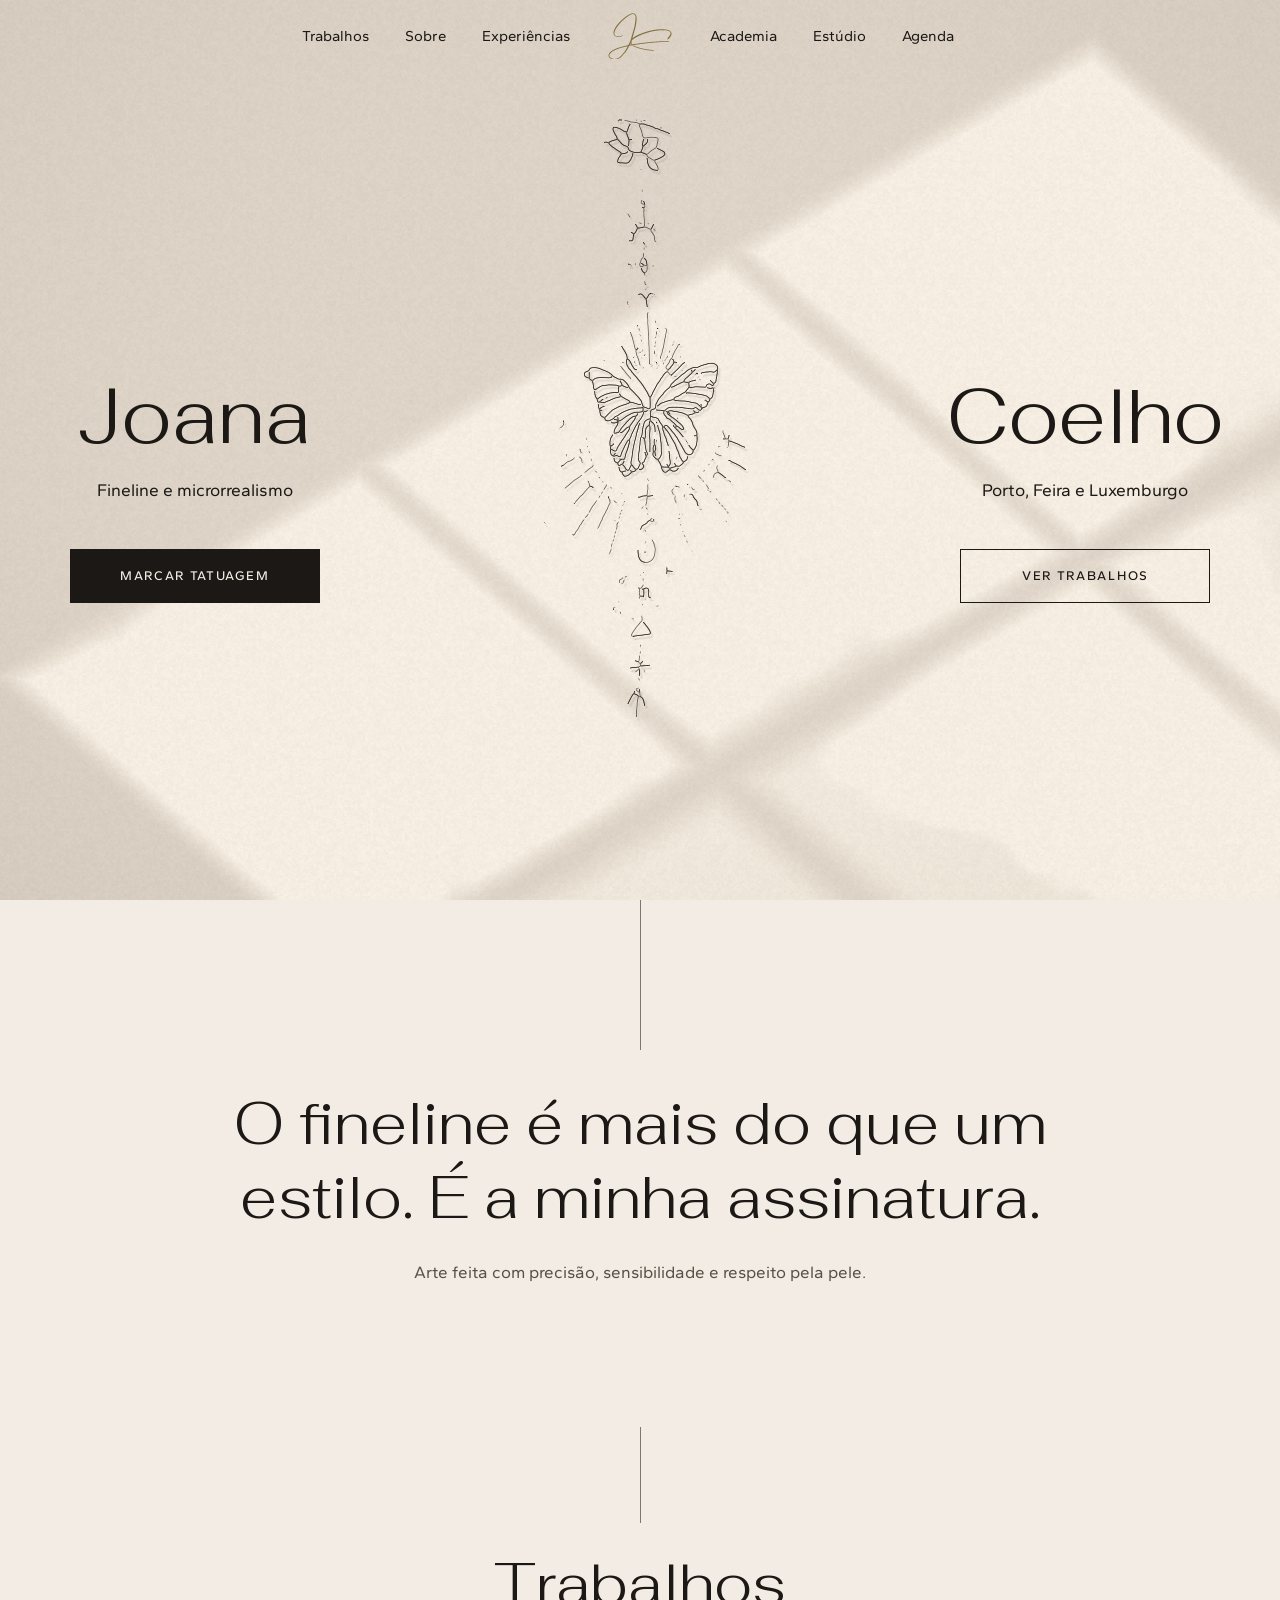
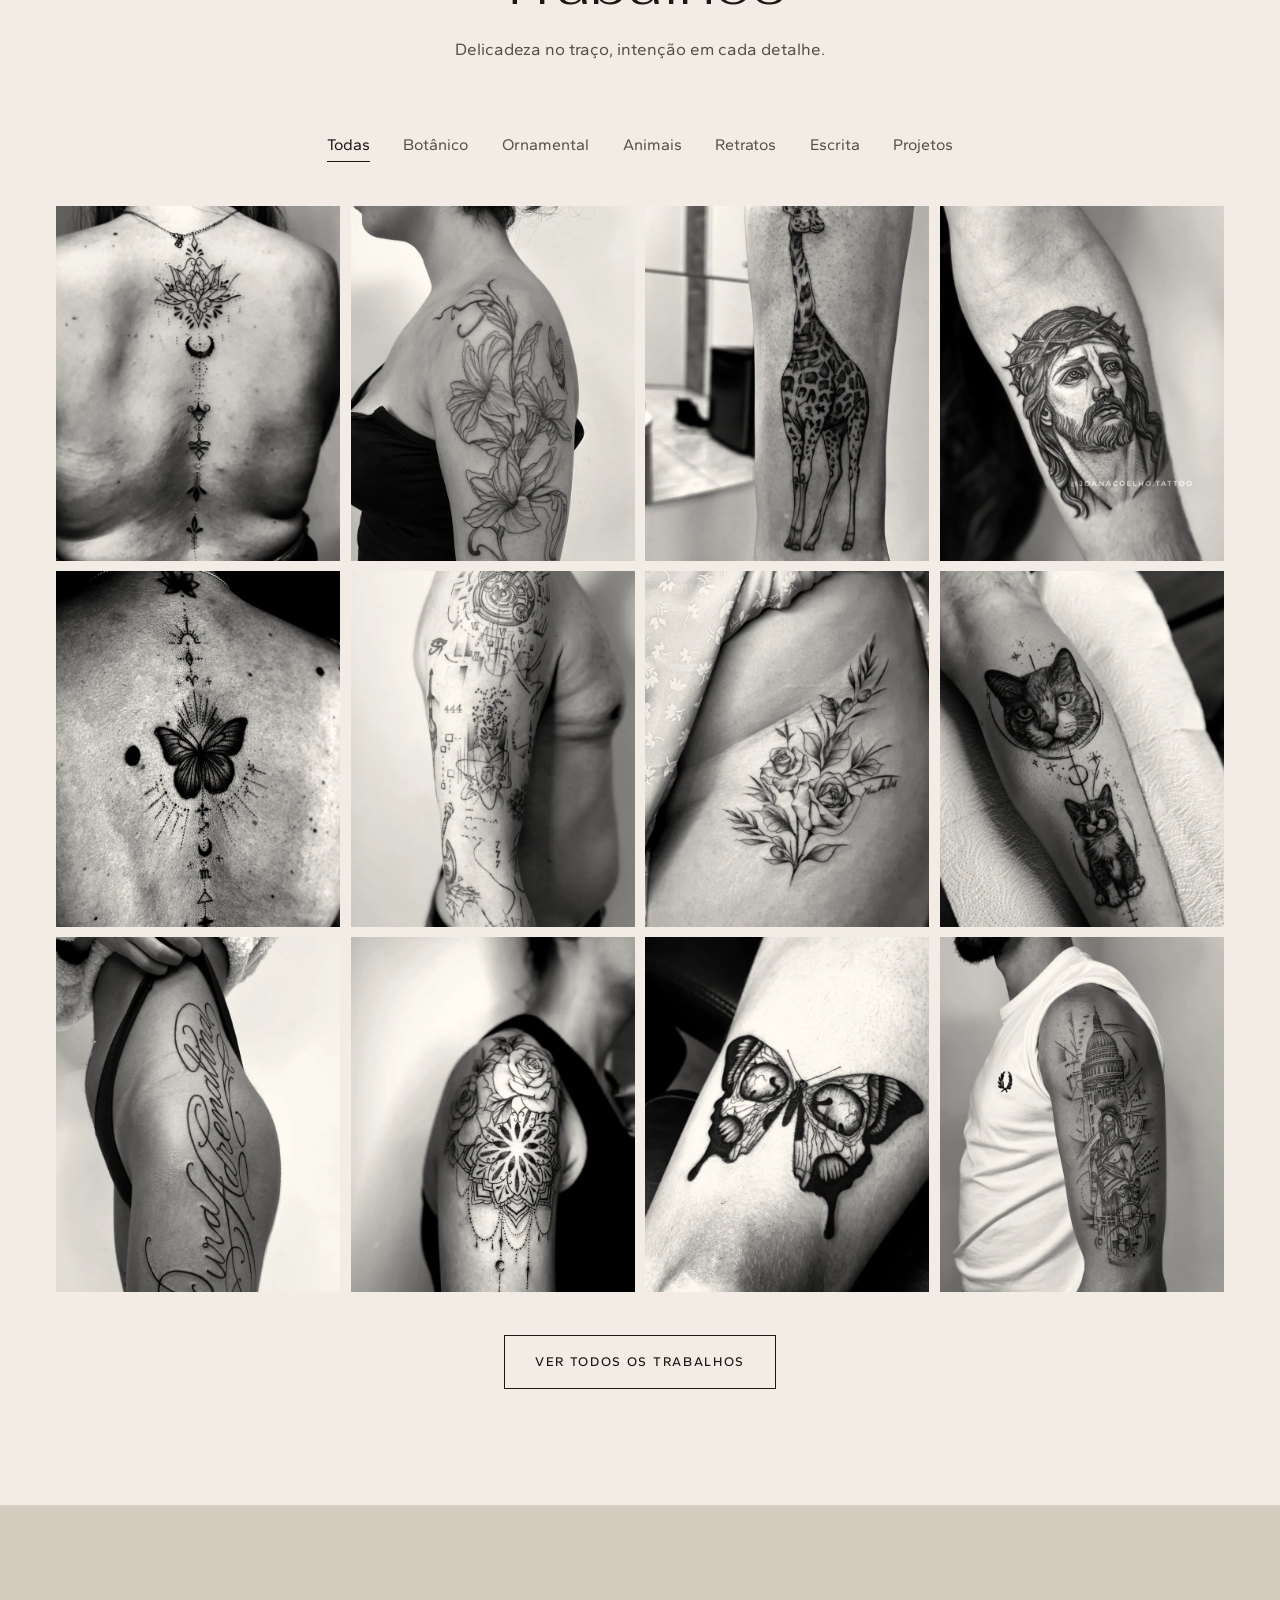
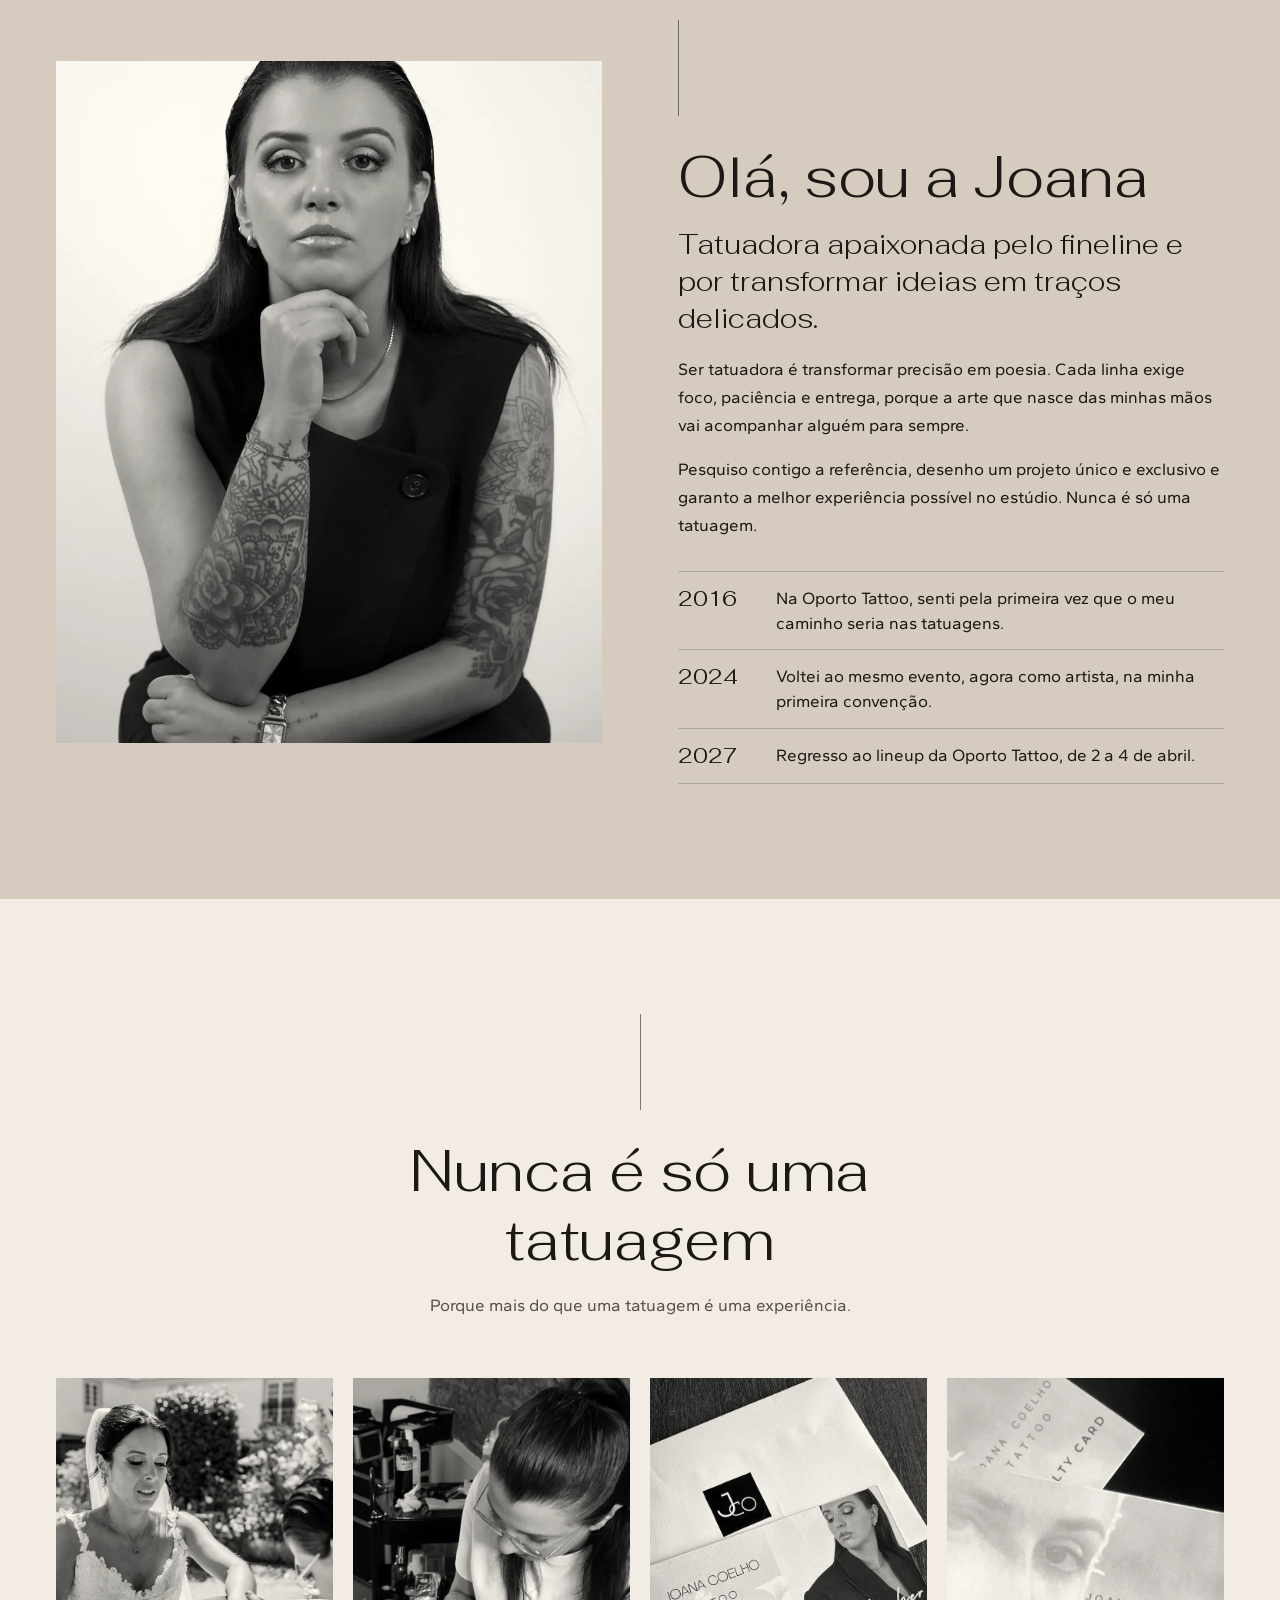
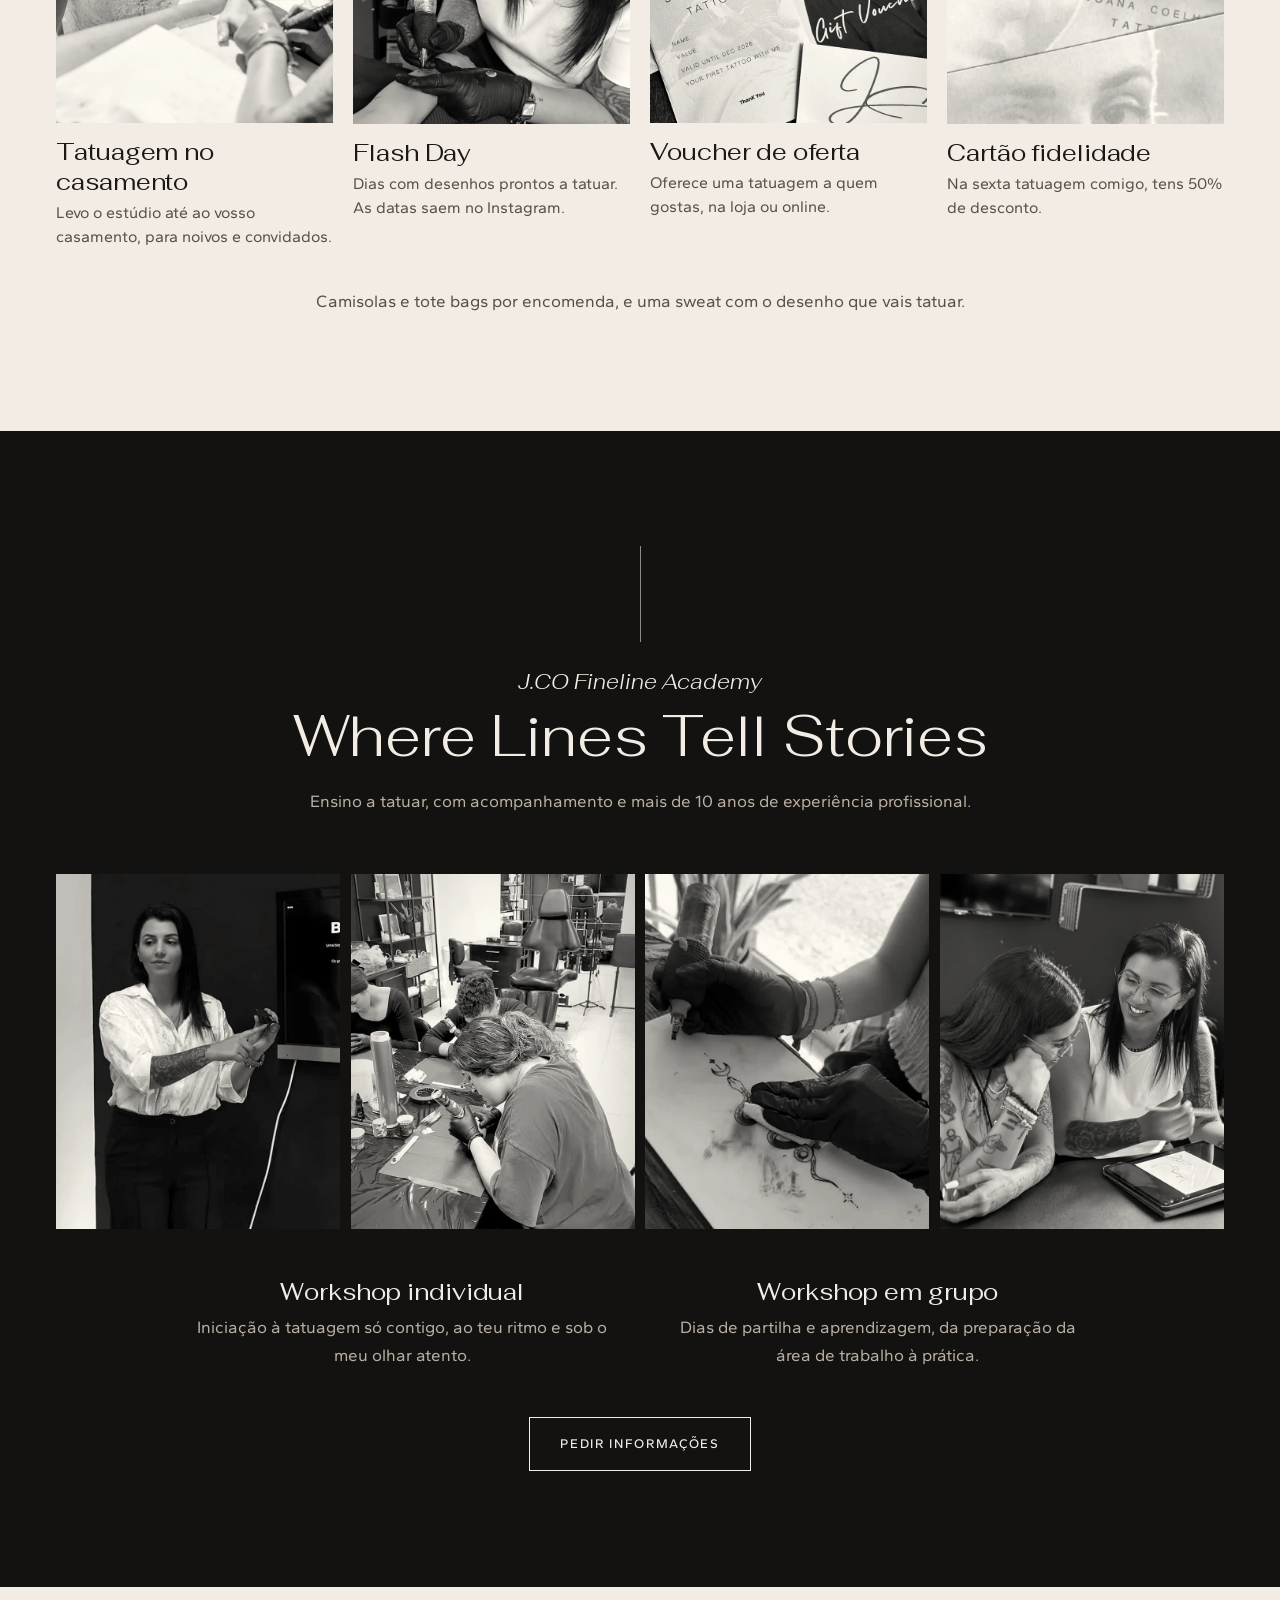
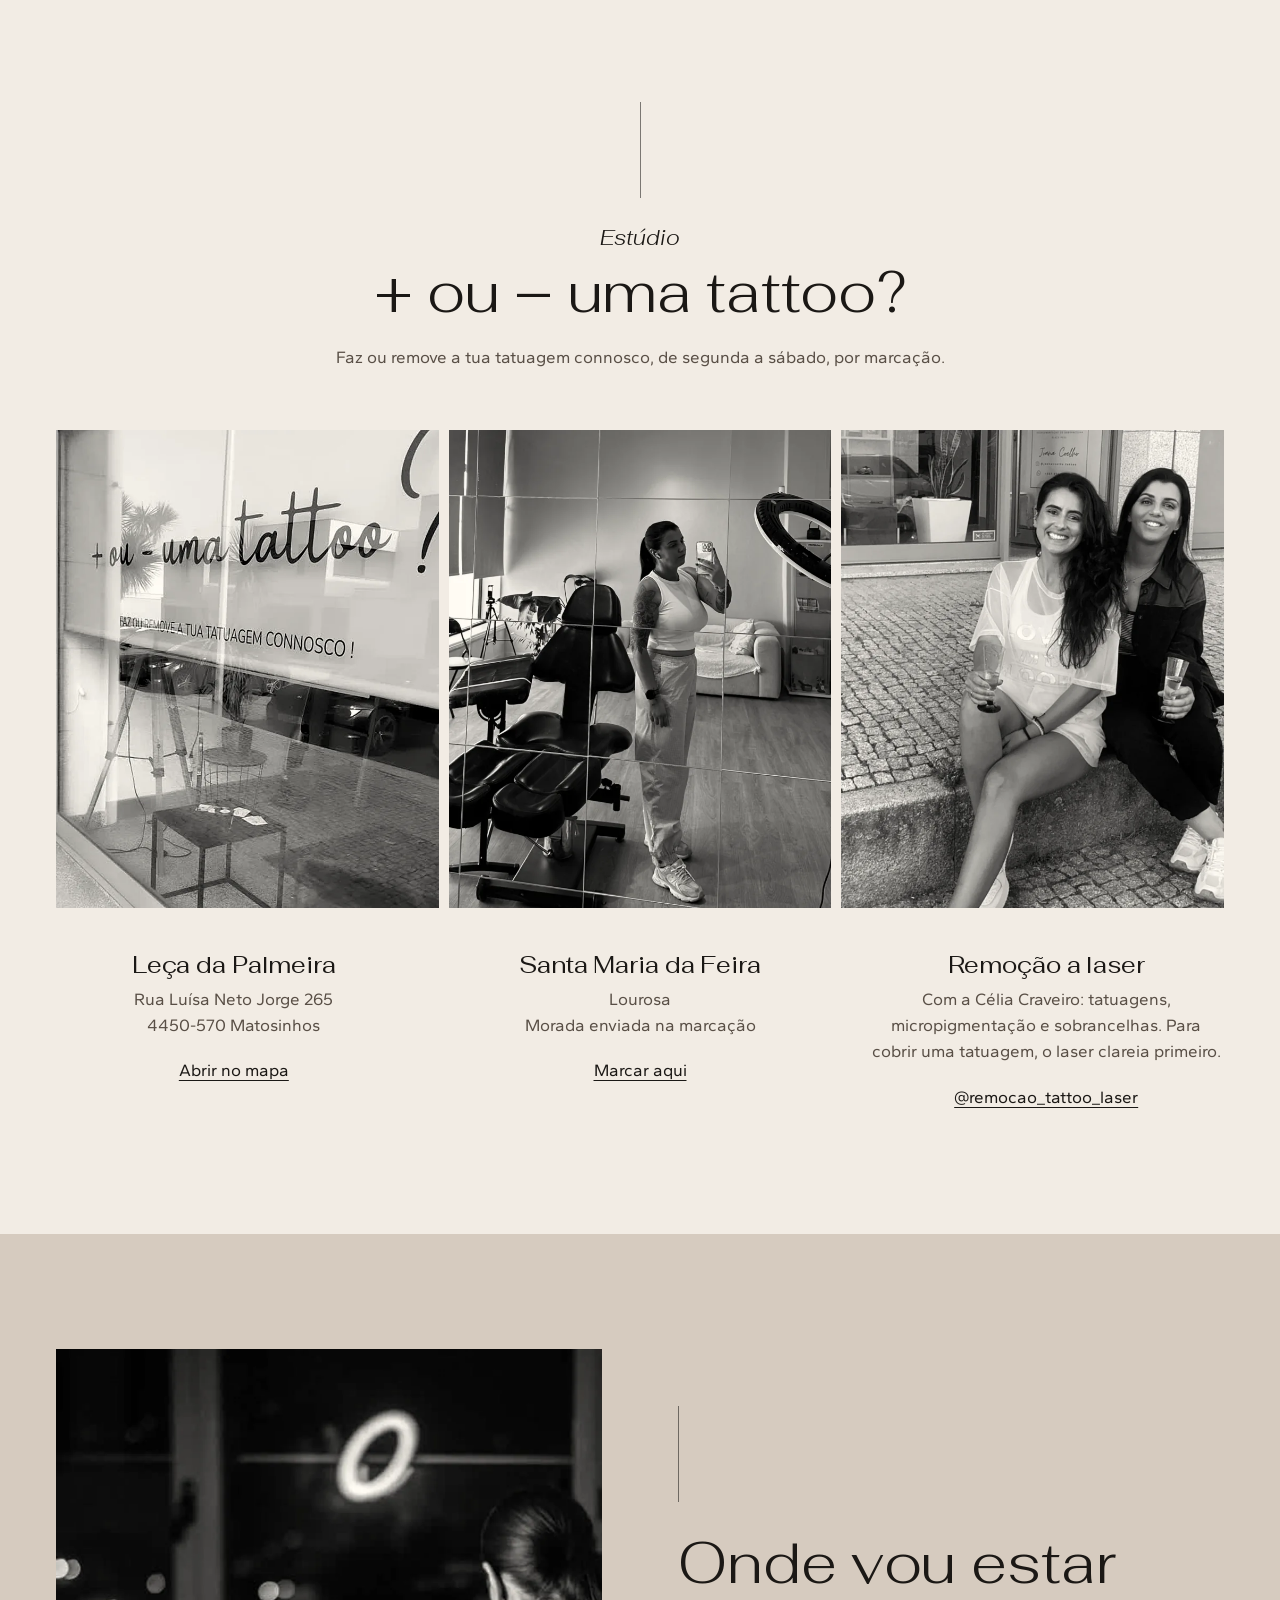
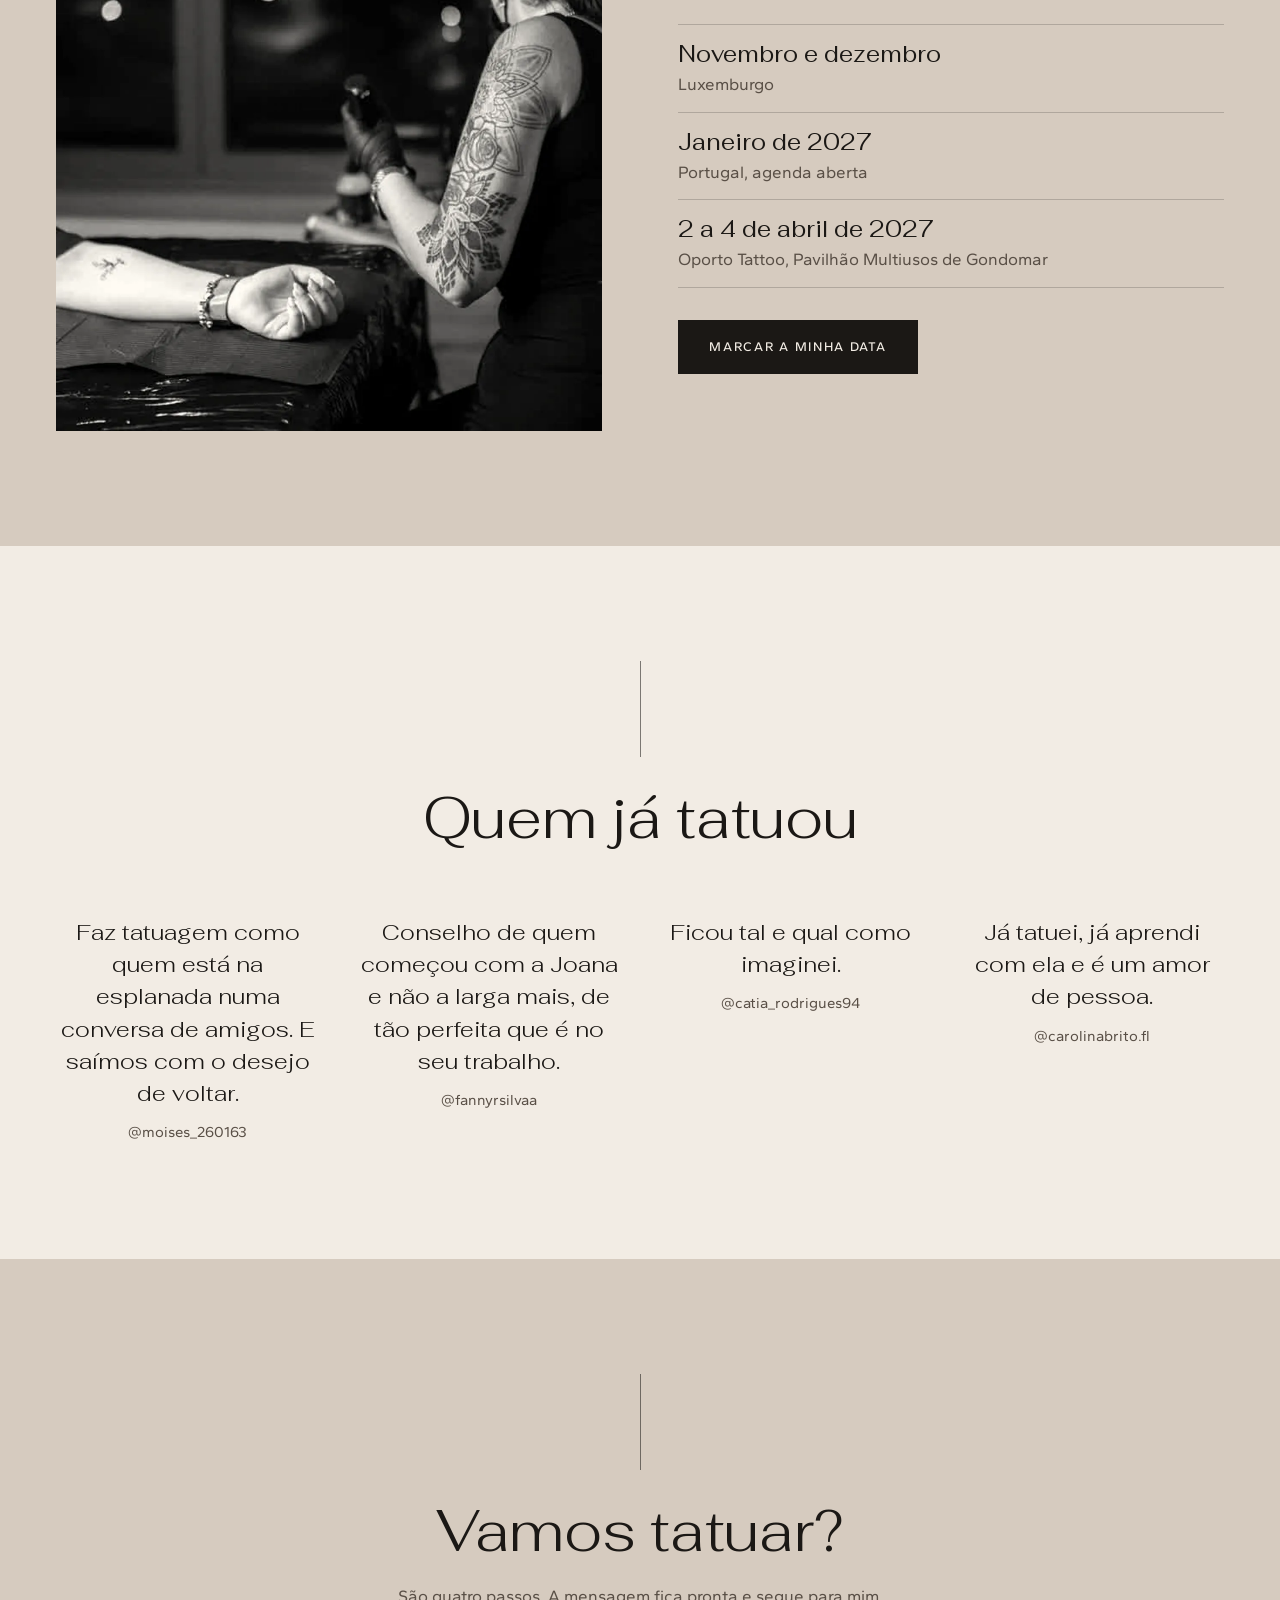
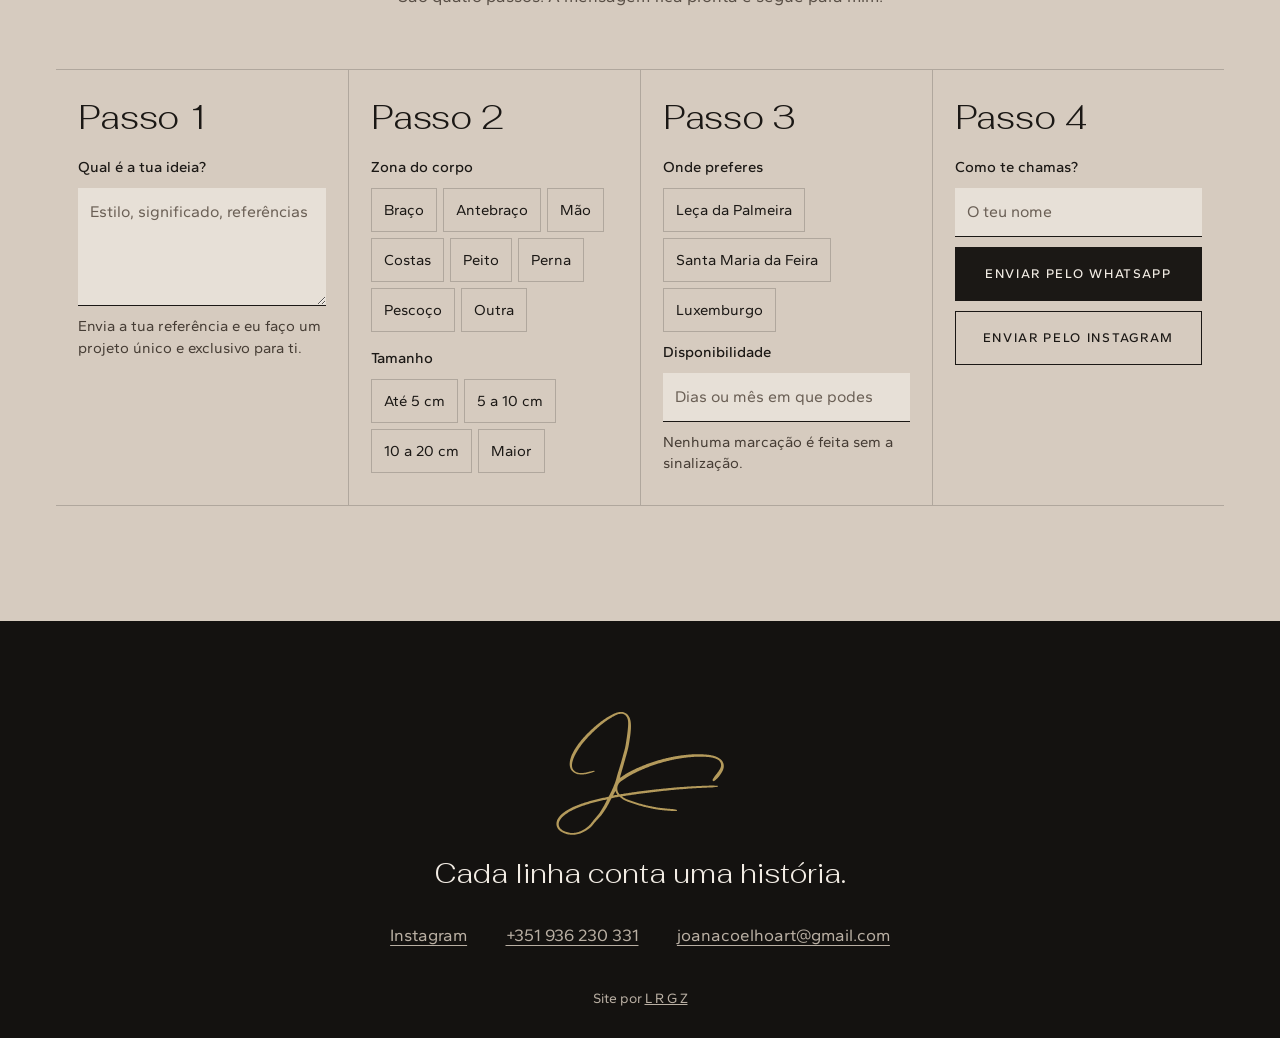
==== commit f2f307fc: "Hero mais rápido: assinatura curta e mais tempo nas tatuagens Co-Authored-By: Claude Opus 5.5 <norep" ====
--- a/index.html
+++ b/index.html
@@ -15,7 +15,7 @@
 <meta property="og:type" content="website">
 <link rel="preload" href="assets/fonts/fahkwang-300-latin.woff2" as="font" type="font/woff2" crossorigin>
 <link rel="preload" href="assets/fonts/gantari-300-600-latin.woff2" as="font" type="font/woff2" crossorigin>
-<link rel="stylesheet" href="assets/css/site.css?v=29901068">
+<link rel="stylesheet" href="assets/css/site.css?v=29901117">
 <script type="application/ld+json">{"@context":"https://schema.org","@type":"TattooParlor","name":"Joana Coelho Tattoo","telephone":"+351936230331","email":"joanacoelhoart@gmail.com","address":{"@type":"PostalAddress","streetAddress":"Rua Luísa Neto Jorge 265","postalCode":"4450-570","addressLocality":"Leça da Palmeira","addressCountry":"PT"},"openingHours":"Mo-Sa","sameAs":["https://www.instagram.com/joanacoelho.tattoo/"]}</script>
 </head>
 <body>
@@ -262,7 +262,7 @@
 </div>
 
 <script>window.PECAS=[{"id": 201, "leg": "Coluna ornamental com lótus e lua"}, {"id": 81, "leg": "Lírios sobre cicatrizes, borboleta sobre a pele"}, {"id": 335, "leg": "Girafa em linha fina"}, {"id": 64, "leg": "O rosto da fé gravado na pele"}, {"id": 320, "leg": "Borboleta e símbolos ao longo da coluna"}, {"id": 40, "leg": "A primeira sleeve do Carlos, cicatrizada há cerca de 3 anos"}, {"id": 353, "leg": "Rosas com folhas, em traço fino"}, {"id": 12, "leg": "O Floco, um gatinho especial do Luxemburgo"}, {"id": 61, "leg": "Lettering em toda a perna"}, {"id": 219, "leg": "Rosas e mandala no ombro"}, {"id": 403, "leg": "Com a dor vem a força"}, {"id": 72, "leg": "Braço fechado com arquitetura e figuras"}, {"id": 299, "leg": "Girassol, folhas e borboleta"}, {"id": 130, "leg": "Retrato em linha"}, {"id": 7, "leg": "Fénix"}, {"id": 11, "leg": "Cada detalhe, desenhado ao pormenor"}, {"id": 207, "leg": "Desde sempre… para sempre"}, {"id": 135, "leg": "Projeto de braço com símbolos"}, {"id": 50, "leg": "Lírios nas costas"}, {"id": 29, "leg": "Entre arte e anatomia: razão e emoção"}, {"id": 314, "leg": "Tartaruga"}, {"id": 110, "leg": "As fases da lua ao longo do tronco"}, {"id": 304, "leg": "Família: um braço cheio de histórias"}, {"id": 151, "leg": "Cada um tem o seu tempo de florescer"}, {"id": 52, "leg": "Até nos reencontrarmos"}, {"id": 221, "leg": "Retrato feminino com flores"}, {"id": 310, "leg": "Frase com tigre"}, {"id": 9, "leg": "Antebraço com olho e natureza"}, {"id": 203, "leg": "Ramo floral nas costas"}, {"id": 143, "leg": "Pantera ao longo da coluna"}, {"id": 430, "leg": "Família em traço contínuo"}, {"id": 125, "leg": "Flores no antebraço"}, {"id": 439, "leg": "Libélula"}, {"id": 360, "leg": "Braço floral"}, {"id": 445, "leg": "Pena"}, {"id": 371, "leg": "Braço floral completo"}, {"id": 323, "leg": "Borboleta e folhas no peito"}, {"id": 348, "leg": "Lobo em linha fina"}];</script>
-<script src="assets/js/fio.js?v=29901068"></script>
-<script src="assets/js/site.js?v=29901068"></script>
+<script src="assets/js/fio.js?v=29901117"></script>
+<script src="assets/js/site.js?v=29901117"></script>
 </body>
 </html>
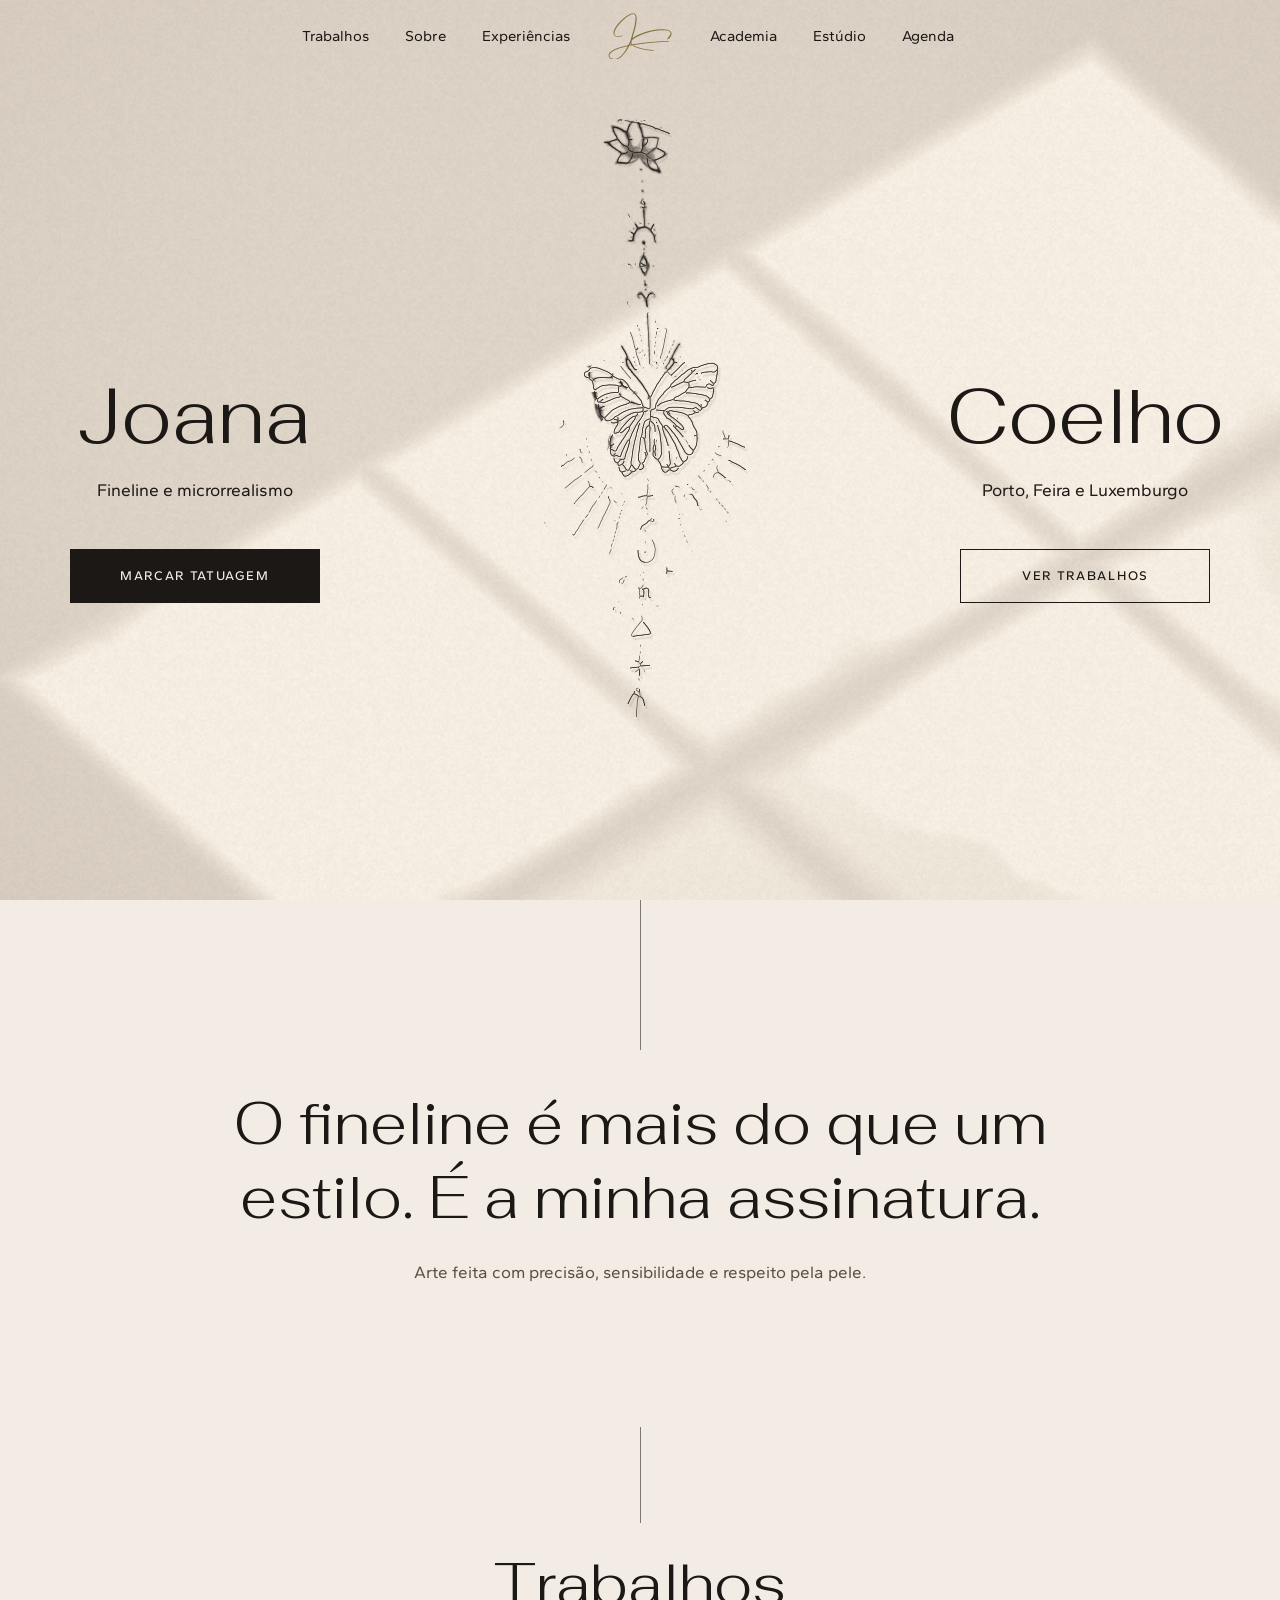
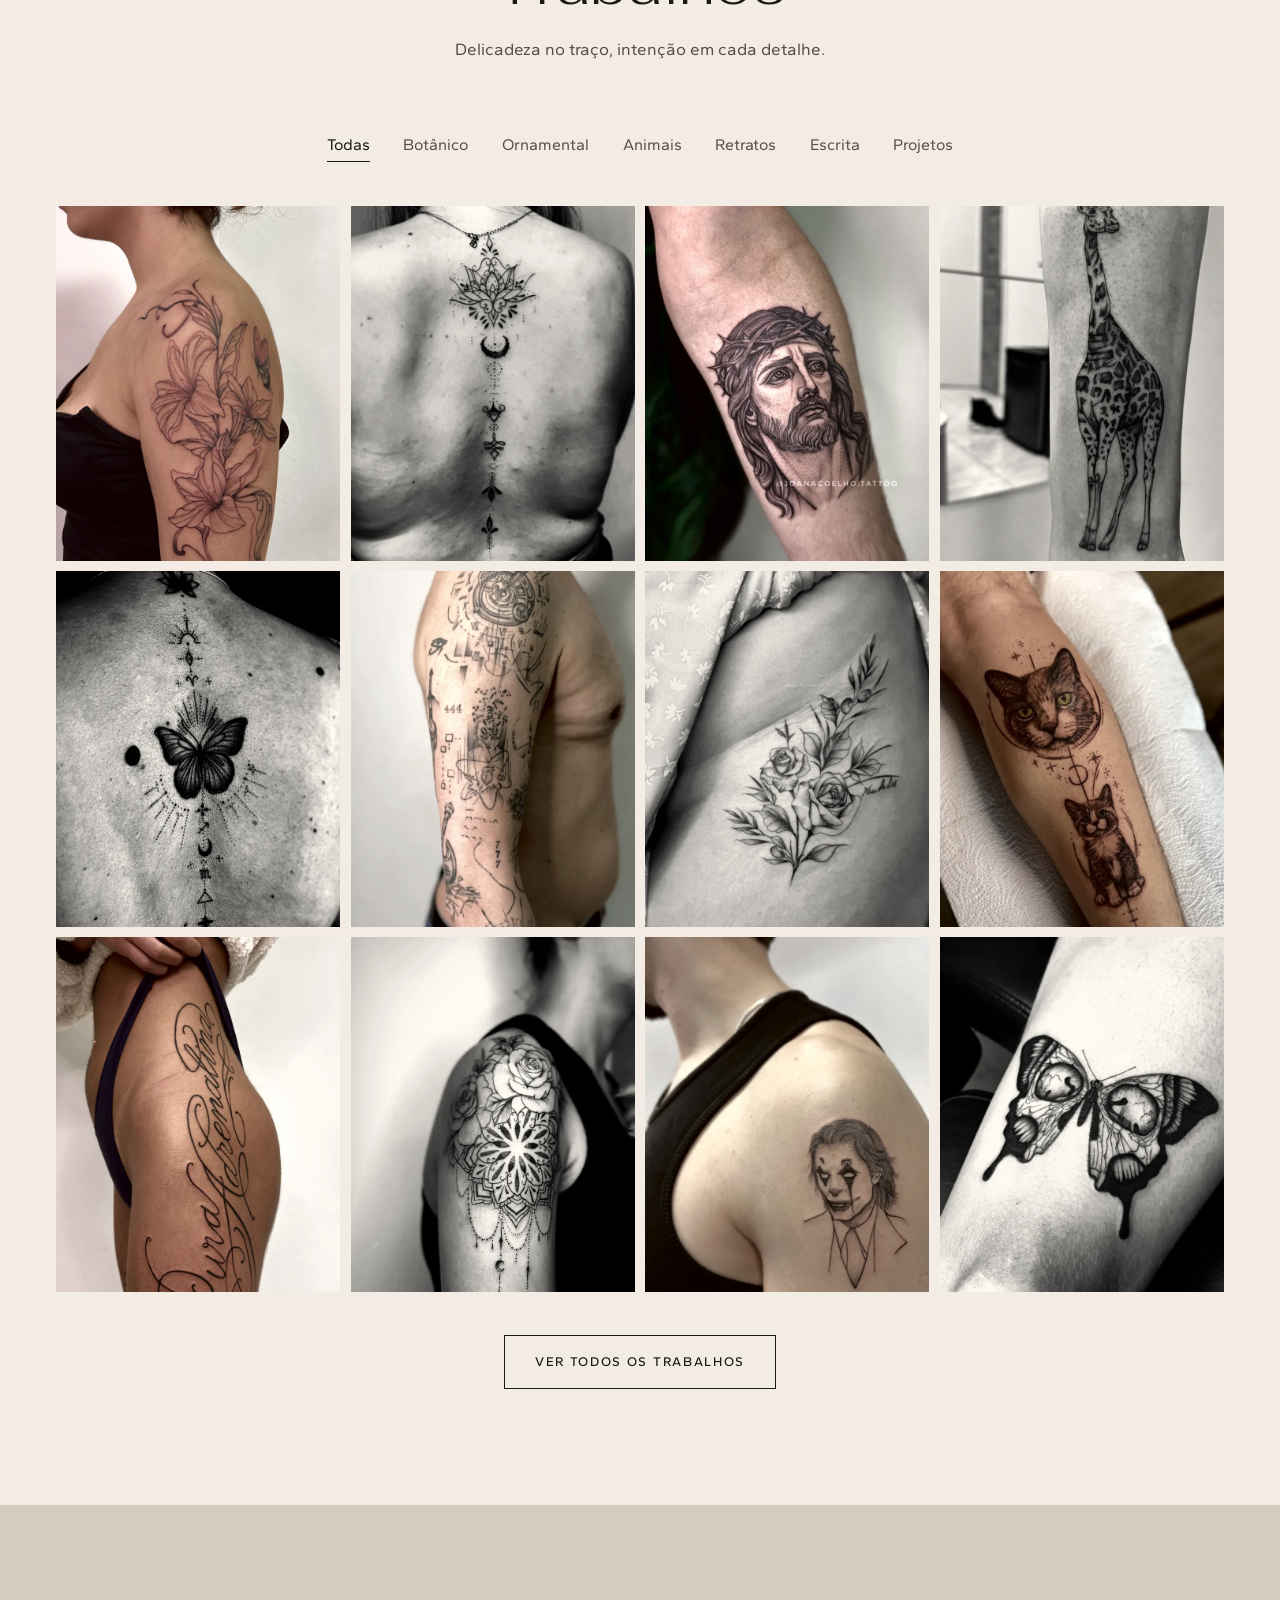
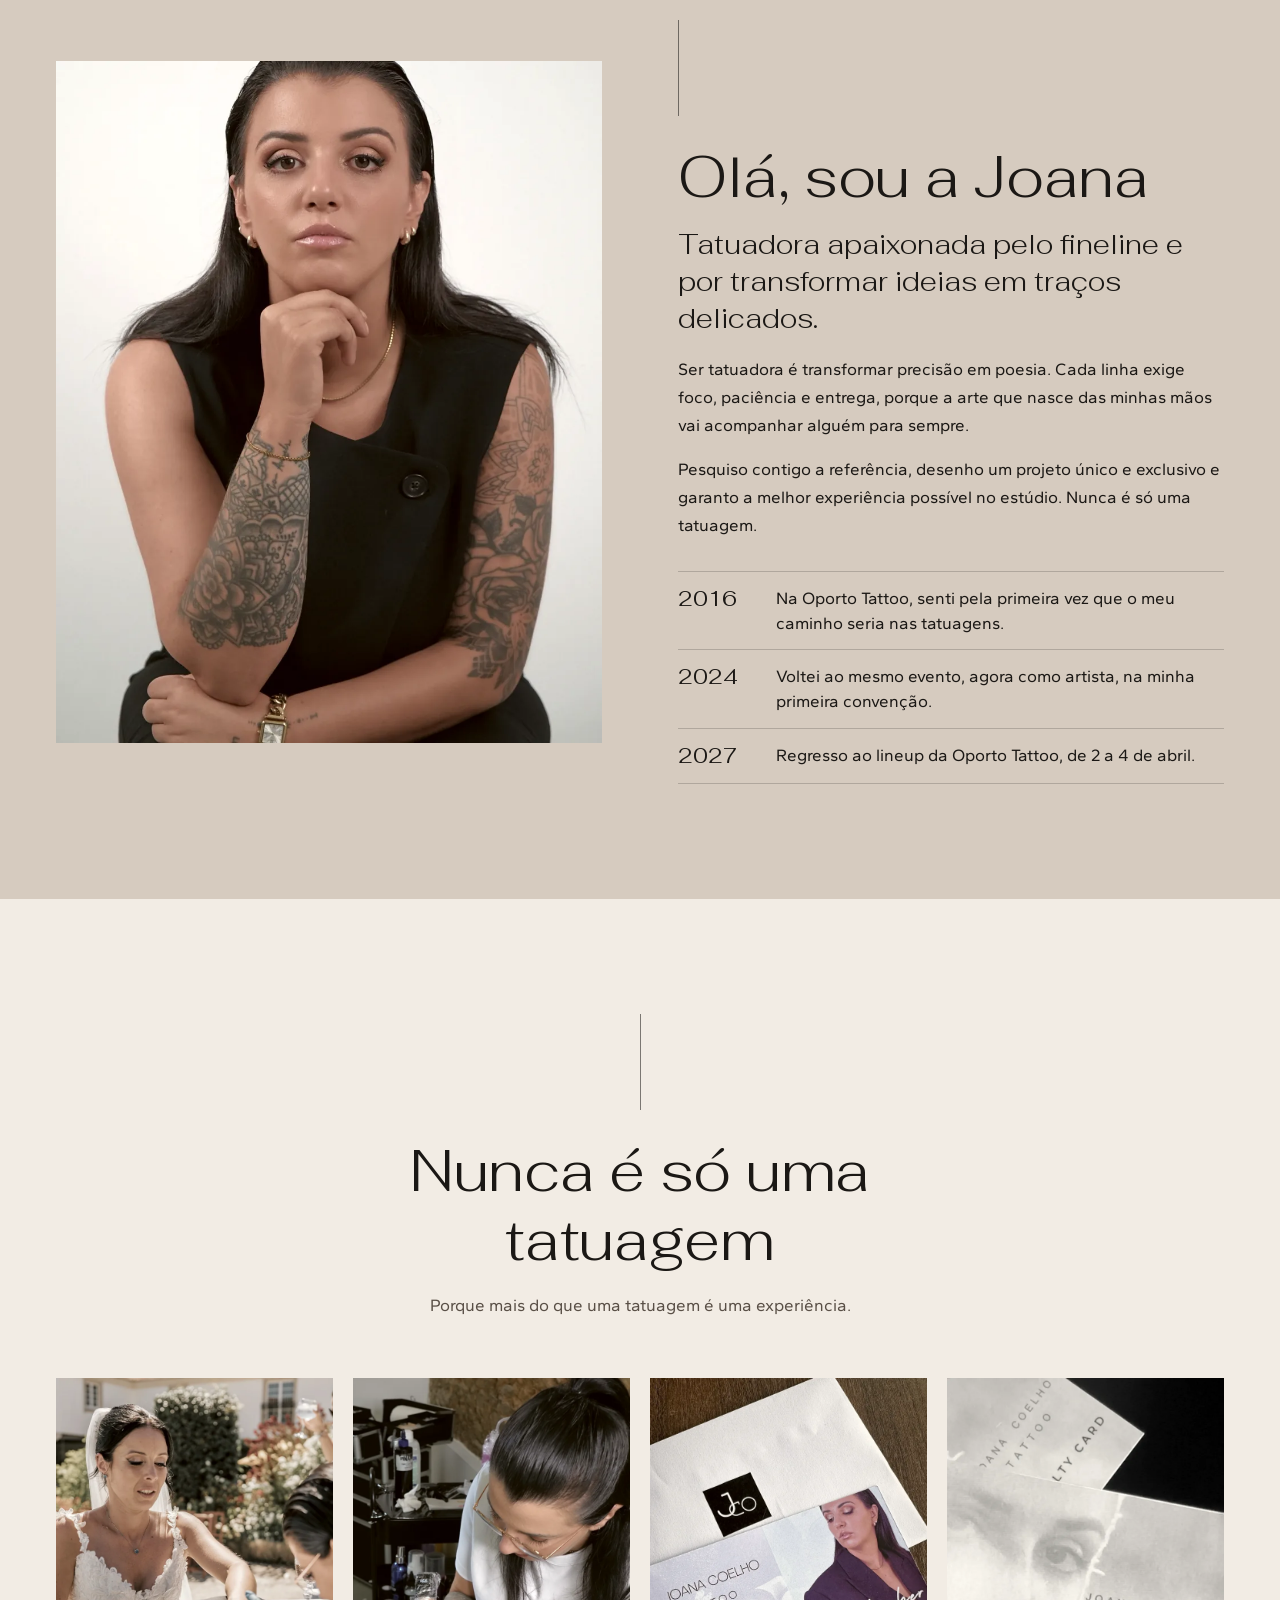
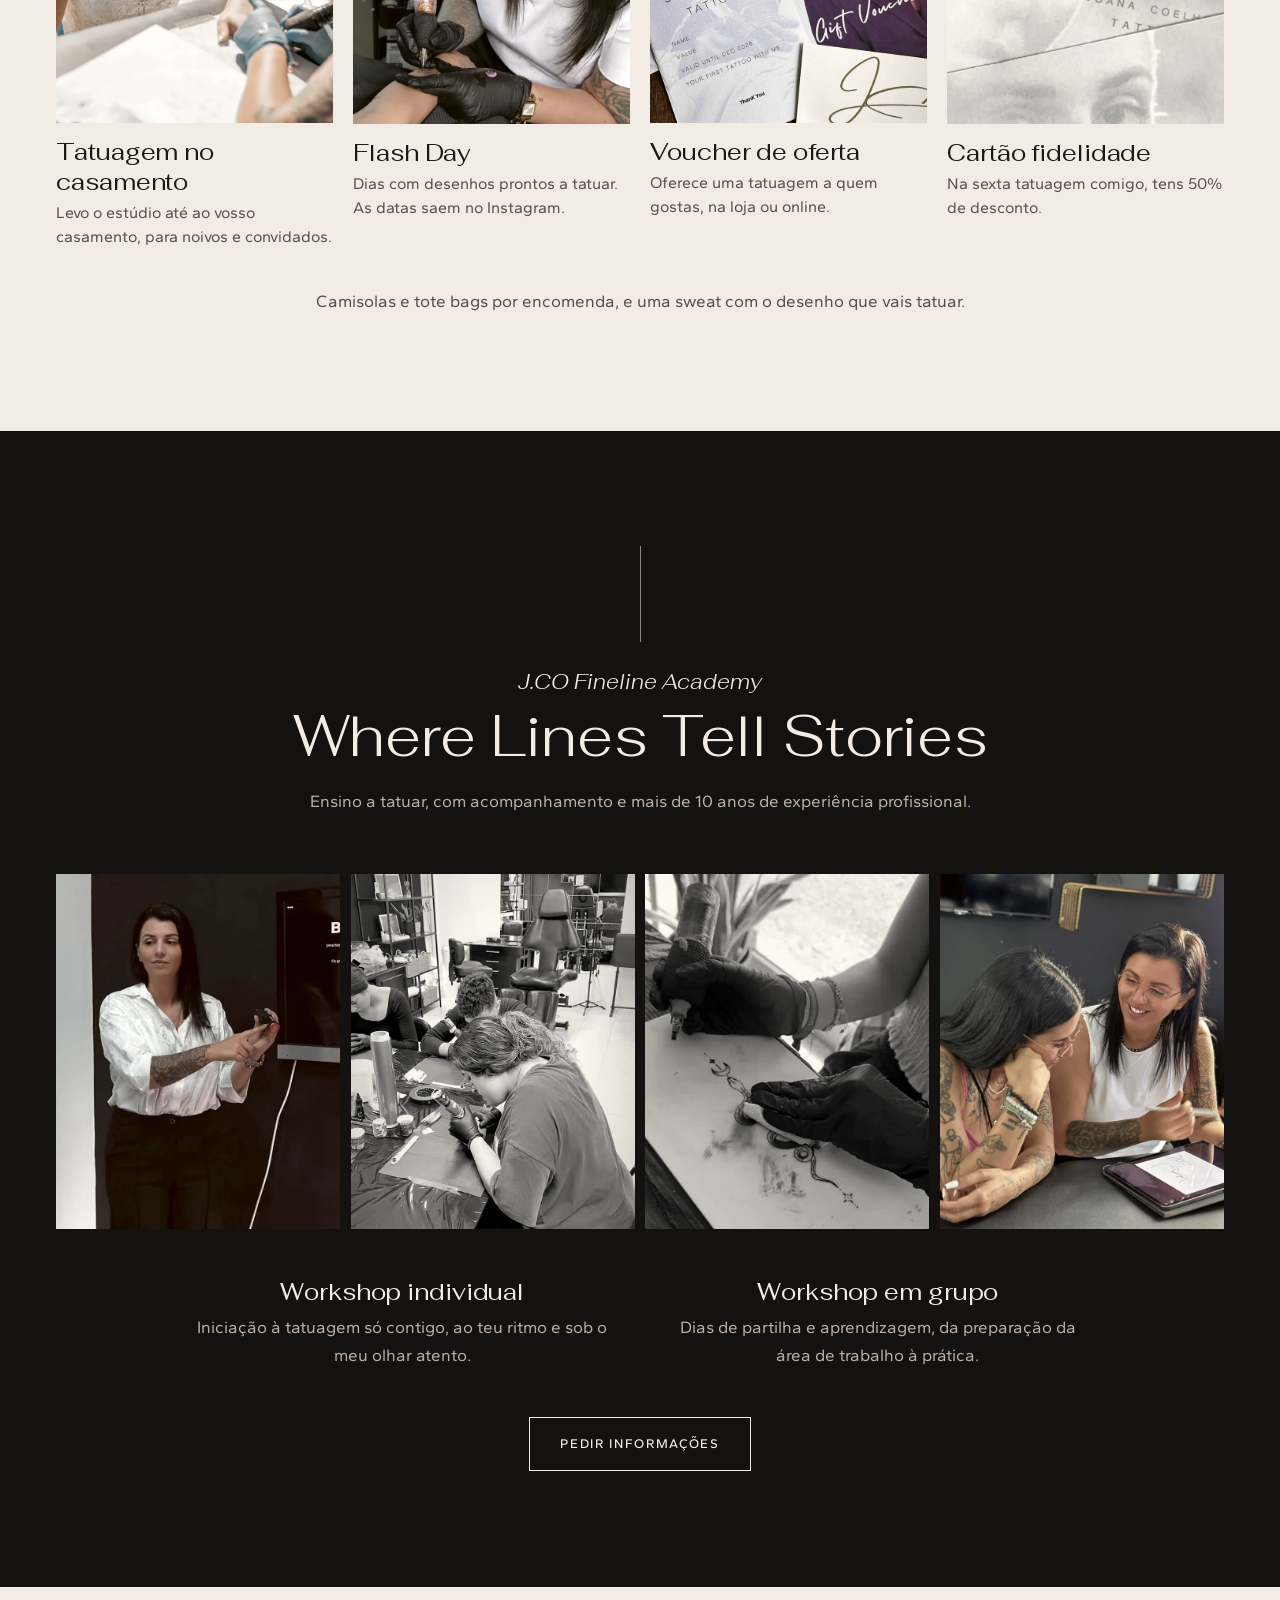
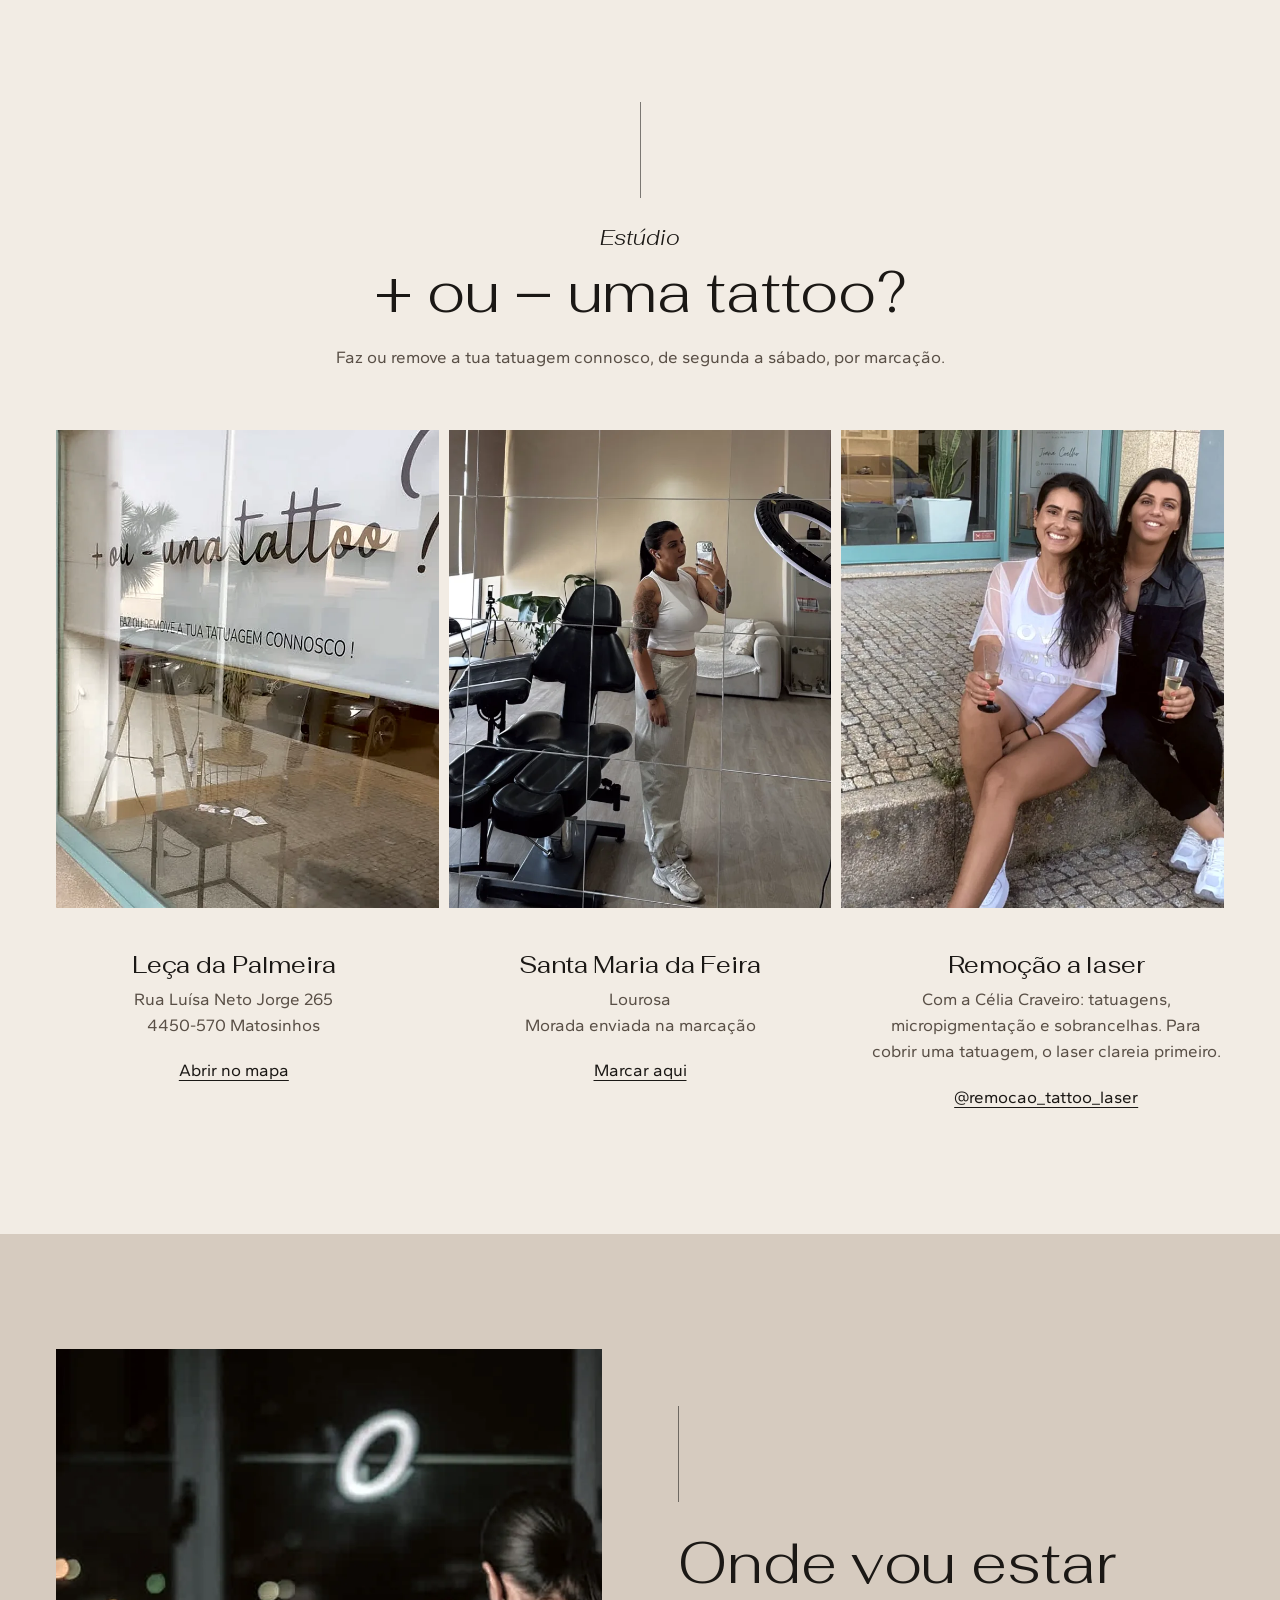
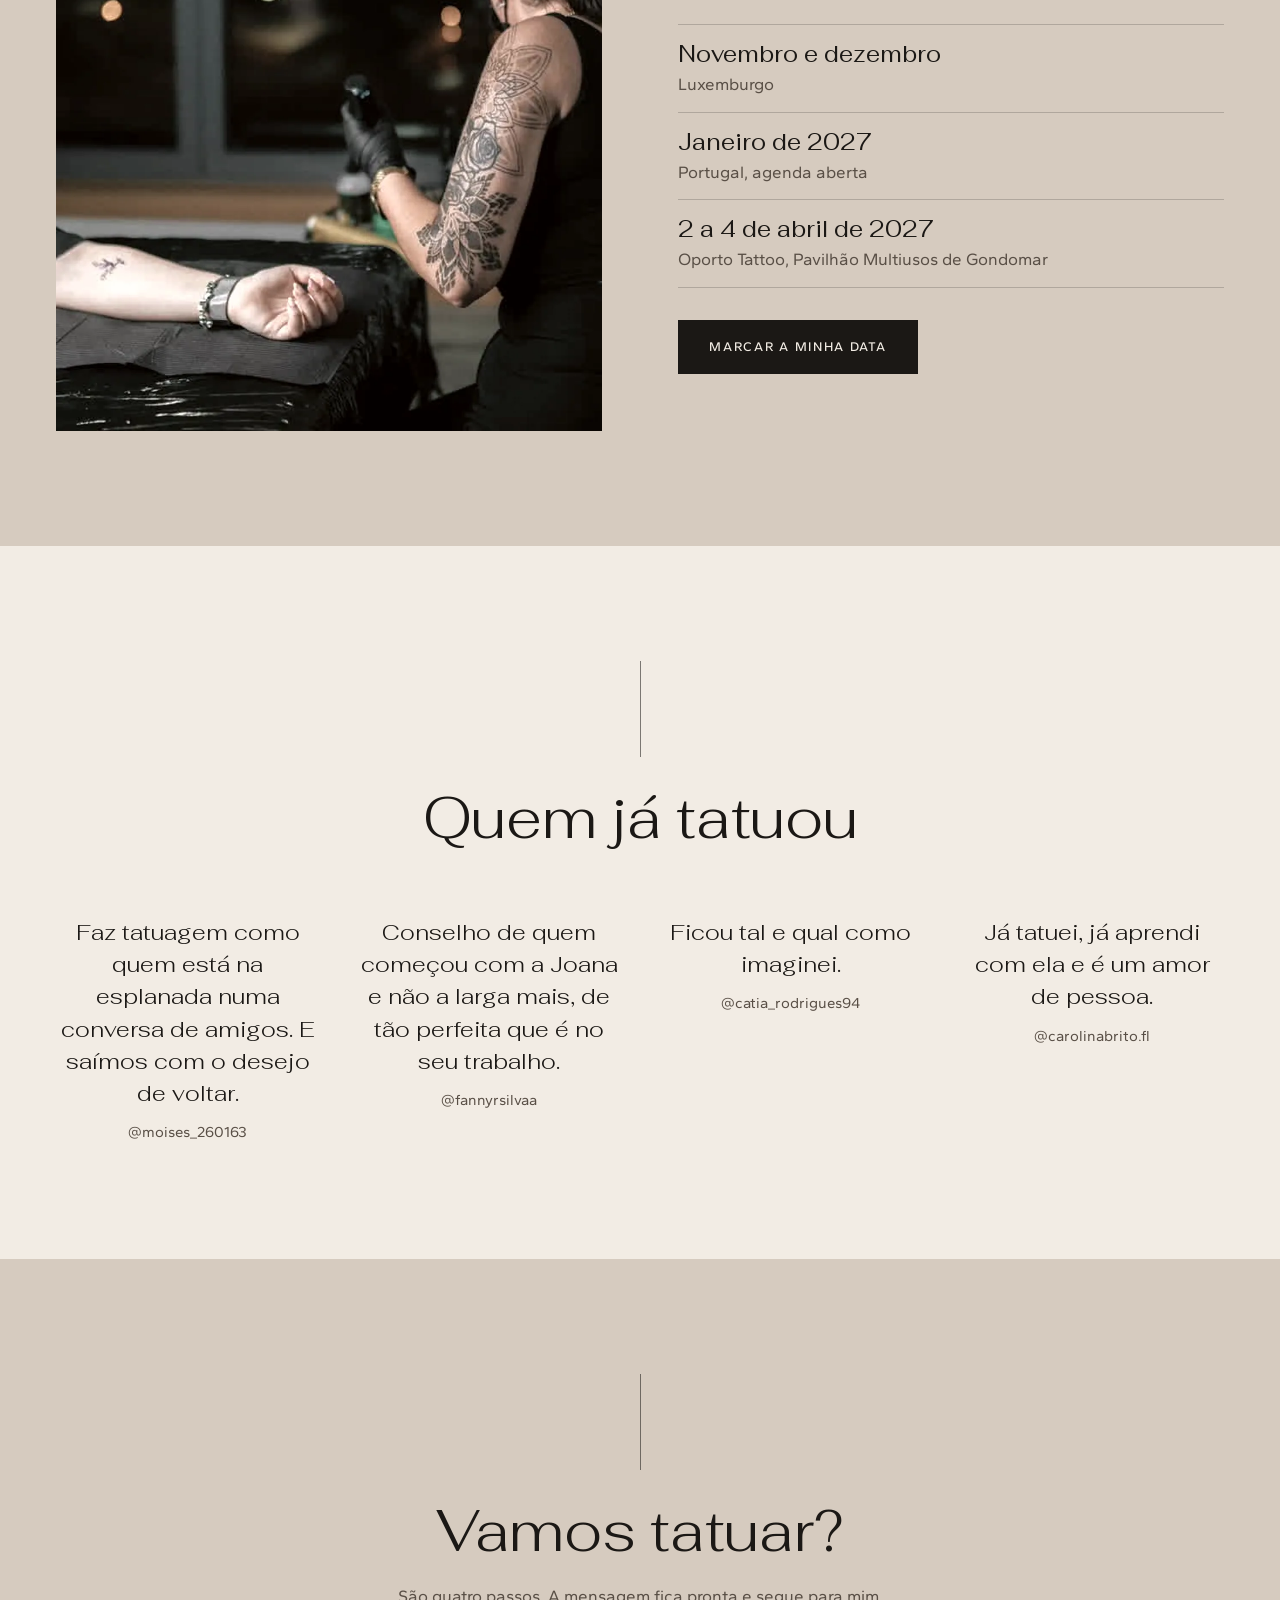
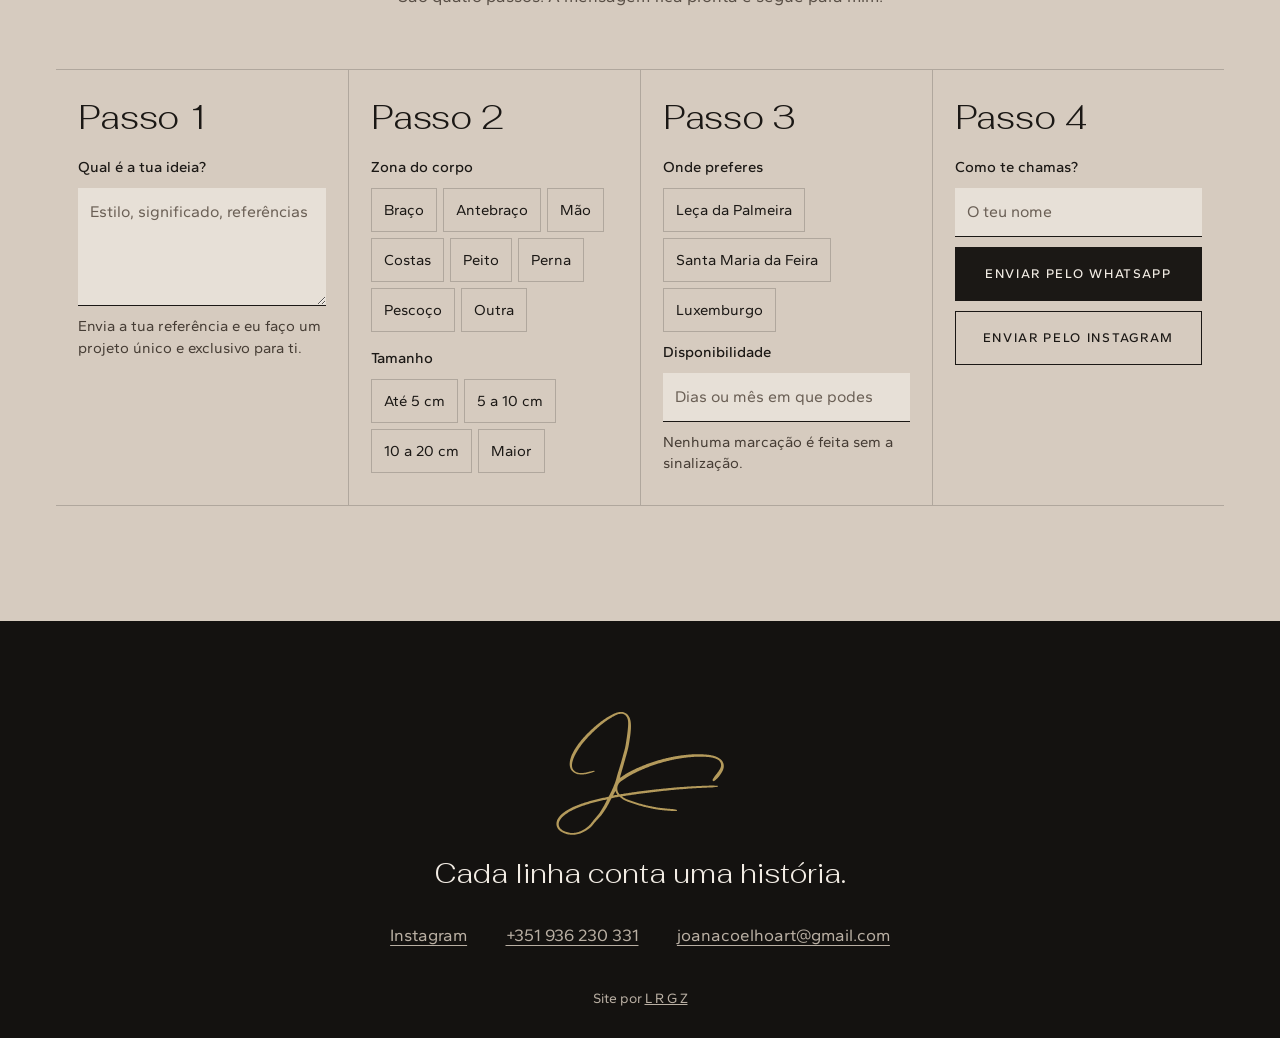
==== commit e3fd6043: "Cor real nas fotos: grade unificada e portfólio em xadrez com P&B Co-Authored-By: Claude Opus 5.5 <n" ====
--- a/index.html
+++ b/index.html
@@ -15,7 +15,7 @@
 <meta property="og:type" content="website">
 <link rel="preload" href="assets/fonts/fahkwang-300-latin.woff2" as="font" type="font/woff2" crossorigin>
 <link rel="preload" href="assets/fonts/gantari-300-600-latin.woff2" as="font" type="font/woff2" crossorigin>
-<link rel="stylesheet" href="assets/css/site.css?v=29901117">
+<link rel="stylesheet" href="assets/css/site.css?v=29901128">
 <script type="application/ld+json">{"@context":"https://schema.org","@type":"TattooParlor","name":"Joana Coelho Tattoo","telephone":"+351936230331","email":"joanacoelhoart@gmail.com","address":{"@type":"PostalAddress","streetAddress":"Rua Luísa Neto Jorge 265","postalCode":"4450-570","addressLocality":"Leça da Palmeira","addressCountry":"PT"},"openingHours":"Mo-Sa","sameAs":["https://www.instagram.com/joanacoelho.tattoo/"]}</script>
 </head>
 <body>
@@ -79,7 +79,7 @@
     <p>Delicadeza no traço, intenção em cada detalhe.</p>
   </header>
   <div class="filtros" role="group" aria-label="Filtrar trabalhos"><button type="button" data-cat="todas" aria-pressed="true">Todas</button><button type="button" data-cat="botanico" aria-pressed="false">Botânico</button><button type="button" data-cat="ornamental" aria-pressed="false">Ornamental</button><button type="button" data-cat="animais" aria-pressed="false">Animais</button><button type="button" data-cat="retratos" aria-pressed="false">Retratos</button><button type="button" data-cat="escrita" aria-pressed="false">Escrita</button><button type="button" data-cat="projetos" aria-pressed="false">Projetos</button></div>
-  <div class="grade" id="grade"><button class="peca" type="button" data-i="0" data-cat="ornamental" aria-label="Abrir: Coluna ornamental com lótus e lua" style="background-image:url([data-uri])"><img src="assets/img/p/201.webp" alt="Coluna ornamental com lótus e lua" width="720" height="900" loading="lazy" draggable="false"></button><button class="peca" type="button" data-i="1" data-cat="botanico" aria-label="Abrir: Lírios sobre cicatrizes, borboleta sobre a pele" style="background-image:url([data-uri])"><img src="assets/img/p/81.webp" alt="Lírios sobre cicatrizes, borboleta sobre a pele" width="720" height="900" loading="lazy" draggable="false"></button><button class="peca" type="button" data-i="2" data-cat="animais" aria-label="Abrir: Girafa em linha fina" style="background-image:url([data-uri])"><img src="assets/img/p/335.webp" alt="Girafa em linha fina" width="720" height="900" loading="lazy" draggable="false"></button><button class="peca" type="button" data-i="3" data-cat="retratos" aria-label="Abrir: O rosto da fé gravado na pele" style="background-image:url([data-uri])"><img src="assets/img/p/64.webp" alt="O rosto da fé gravado na pele" width="720" height="900" loading="lazy" draggable="false"></button><button class="peca" type="button" data-i="4" data-cat="ornamental" aria-label="Abrir: Borboleta e símbolos ao longo da coluna" style="background-image:url([data-uri])"><img src="assets/img/p/320.webp" alt="Borboleta e símbolos ao longo da coluna" width="720" height="900" loading="lazy" draggable="false"></button><button class="peca" type="button" data-i="5" data-cat="projetos" aria-label="Abrir: A primeira sleeve do Carlos, cicatrizada há cerca de 3 anos" style="background-image:url([data-uri])"><img src="assets/img/p/40.webp" alt="A primeira sleeve do Carlos, cicatrizada há cerca de 3 anos" width="720" height="900" loading="lazy" draggable="false"></button><button class="peca" type="button" data-i="6" data-cat="botanico" aria-label="Abrir: Rosas com folhas, em traço fino" style="background-image:url([data-uri])"><img src="assets/img/p/353.webp" alt="Rosas com folhas, em traço fino" width="720" height="900" loading="lazy" draggable="false"></button><button class="peca" type="button" data-i="7" data-cat="animais" aria-label="Abrir: O Floco, um gatinho especial do Luxemburgo" style="background-image:url([data-uri])"><img src="assets/img/p/12.webp" alt="O Floco, um gatinho especial do Luxemburgo" width="720" height="900" loading="lazy" draggable="false"></button><button class="peca" type="button" data-i="8" data-cat="escrita" aria-label="Abrir: Lettering em toda a perna" style="background-image:url([data-uri])"><img src="assets/img/p/61.webp" alt="Lettering em toda a perna" width="720" height="900" loading="lazy" draggable="false"></button><button class="peca" type="button" data-i="9" data-cat="ornamental" aria-label="Abrir: Rosas e mandala no ombro" style="background-image:url([data-uri])"><img src="assets/img/p/219.webp" alt="Rosas e mandala no ombro" width="720" height="900" loading="lazy" draggable="false"></button><button class="peca" type="button" data-i="10" data-cat="animais" aria-label="Abrir: Com a dor vem a força" style="background-image:url([data-uri])"><img src="assets/img/p/403.webp" alt="Com a dor vem a força" width="720" height="900" loading="lazy" draggable="false"></button><button class="peca" type="button" data-i="11" data-cat="projetos" aria-label="Abrir: Braço fechado com arquitetura e figuras" style="background-image:url([data-uri])"><img src="assets/img/p/72.webp" alt="Braço fechado com arquitetura e figuras" width="720" height="900" loading="lazy" draggable="false"></button><button class="peca" type="button" data-i="12" data-cat="botanico" aria-label="Abrir: Girassol, folhas e borboleta" style="background-image:url([data-uri])"><img src="assets/img/p/299.webp" alt="Girassol, folhas e borboleta" width="720" height="900" loading="lazy" draggable="false"></button><button class="peca" type="button" data-i="13" data-cat="retratos" aria-label="Abrir: Retrato em linha" style="background-image:url([data-uri])"><img src="assets/img/p/130.webp" alt="Retrato em linha" width="720" height="900" loading="lazy" draggable="false"></button><button class="peca" type="button" data-i="14" data-cat="animais" aria-label="Abrir: Fénix" style="background-image:url([data-uri])"><img src="assets/img/p/7.webp" alt="Fénix" width="720" height="900" loading="lazy" draggable="false"></button><button class="peca" type="button" data-i="15" data-cat="ornamental" aria-label="Abrir: Cada detalhe, desenhado ao pormenor" style="background-image:url([data-uri])"><img src="assets/img/p/11.webp" alt="Cada detalhe, desenhado ao pormenor" width="720" height="900" loading="lazy" draggable="false"></button><button class="peca" type="button" data-i="16" data-cat="escrita" aria-label="Abrir: Desde sempre… para sempre" style="background-image:url([data-uri])"><img src="assets/img/p/207.webp" alt="Desde sempre… para sempre" width="720" height="900" loading="lazy" draggable="false"></button><button class="peca" type="button" data-i="17" data-cat="projetos" aria-label="Abrir: Projeto de braço com símbolos" style="background-image:url([data-uri])"><img src="assets/img/p/135.webp" alt="Projeto de braço com símbolos" width="720" height="900" loading="lazy" draggable="false"></button><button class="peca" type="button" data-i="18" data-cat="botanico" aria-label="Abrir: Lírios nas costas" style="background-image:url([data-uri])"><img src="assets/img/p/50.webp" alt="Lírios nas costas" width="720" height="900" loading="lazy" draggable="false"></button><button class="peca" type="button" data-i="19" data-cat="retratos" aria-label="Abrir: Entre arte e anatomia: razão e emoção" style="background-image:url([data-uri])"><img src="assets/img/p/29.webp" alt="Entre arte e anatomia: razão e emoção" width="720" height="900" loading="lazy" draggable="false"></button><button class="peca" type="button" data-i="20" data-cat="animais" aria-label="Abrir: Tartaruga" style="background-image:url([data-uri])"><img src="assets/img/p/314.webp" alt="Tartaruga" width="720" height="900" loading="lazy" draggable="false"></button><button class="peca" type="button" data-i="21" data-cat="ornamental" aria-label="Abrir: As fases da lua ao longo do tronco" style="background-image:url([data-uri])"><img src="assets/img/p/110.webp" alt="As fases da lua ao longo do tronco" width="720" height="900" loading="lazy" draggable="false"></button><button class="peca" type="button" data-i="22" data-cat="projetos" aria-label="Abrir: Família: um braço cheio de histórias" style="background-image:url([data-uri])"><img src="assets/img/p/304.webp" alt="Família: um braço cheio de histórias" width="720" height="900" loading="lazy" draggable="false"></button><button class="peca" type="button" data-i="23" data-cat="botanico" aria-label="Abrir: Cada um tem o seu tempo de florescer" style="background-image:url([data-uri])"><img src="assets/img/p/151.webp" alt="Cada um tem o seu tempo de florescer" width="720" height="900" loading="lazy" draggable="false"></button><button class="peca" type="button" data-i="24" data-cat="animais" aria-label="Abrir: Até nos reencontrarmos" style="background-image:url([data-uri])"><img src="assets/img/p/52.webp" alt="Até nos reencontrarmos" width="720" height="900" loading="lazy" draggable="false"></button><button class="peca" type="button" data-i="25" data-cat="retratos" aria-label="Abrir: Retrato feminino com flores" style="background-image:url([data-uri])"><img src="assets/img/p/221.webp" alt="Retrato feminino com flores" width="720" height="900" loading="lazy" draggable="false"></button><button class="peca" type="button" data-i="26" data-cat="escrita" aria-label="Abrir: Frase com tigre" style="background-image:url([data-uri])"><img src="assets/img/p/310.webp" alt="Frase com tigre" width="720" height="900" loading="lazy" draggable="false"></button><button class="peca" type="button" data-i="27" data-cat="projetos" aria-label="Abrir: Antebraço com olho e natureza" style="background-image:url([data-uri])"><img src="assets/img/p/9.webp" alt="Antebraço com olho e natureza" width="720" height="900" loading="lazy" draggable="false"></button><button class="peca" type="button" data-i="28" data-cat="botanico" aria-label="Abrir: Ramo floral nas costas" style="background-image:url([data-uri])"><img src="assets/img/p/203.webp" alt="Ramo floral nas costas" width="720" height="900" loading="lazy" draggable="false"></button><button class="peca" type="button" data-i="29" data-cat="animais" aria-label="Abrir: Pantera ao longo da coluna" style="background-image:url([data-uri])"><img src="assets/img/p/143.webp" alt="Pantera ao longo da coluna" width="720" height="900" loading="lazy" draggable="false"></button><button class="peca" type="button" data-i="30" data-cat="retratos" aria-label="Abrir: Família em traço contínuo" style="background-image:url([data-uri])"><img src="assets/img/p/430.webp" alt="Família em traço contínuo" width="720" height="900" loading="lazy" draggable="false"></button><button class="peca" type="button" data-i="31" data-cat="botanico" aria-label="Abrir: Flores no antebraço" style="background-image:url([data-uri])"><img src="assets/img/p/125.webp" alt="Flores no antebraço" width="720" height="900" loading="lazy" draggable="false"></button><button class="peca" type="button" data-i="32" data-cat="animais" aria-label="Abrir: Libélula" style="background-image:url([data-uri])"><img src="assets/img/p/439.webp" alt="Libélula" width="720" height="900" loading="lazy" draggable="false"></button><button class="peca" type="button" data-i="33" data-cat="botanico" aria-label="Abrir: Braço floral" style="background-image:url([data-uri])"><img src="assets/img/p/360.webp" alt="Braço floral" width="720" height="900" loading="lazy" draggable="false"></button><button class="peca" type="button" data-i="34" data-cat="animais" aria-label="Abrir: Pena" style="background-image:url([data-uri])"><img src="assets/img/p/445.webp" alt="Pena" width="720" height="900" loading="lazy" draggable="false"></button><button class="peca" type="button" data-i="35" data-cat="projetos" aria-label="Abrir: Braço floral completo" style="background-image:url([data-uri])"><img src="assets/img/p/371.webp" alt="Braço floral completo" width="720" height="900" loading="lazy" draggable="false"></button><button class="peca" type="button" data-i="36" data-cat="animais" aria-label="Abrir: Borboleta e folhas no peito" style="background-image:url([data-uri])"><img src="assets/img/p/323.webp" alt="Borboleta e folhas no peito" width="720" height="900" loading="lazy" draggable="false"></button><button class="peca" type="button" data-i="37" data-cat="animais" aria-label="Abrir: Lobo em linha fina" style="background-image:url([data-uri])"><img src="assets/img/p/348.webp" alt="Lobo em linha fina" width="720" height="900" loading="lazy" draggable="false"></button></div>
+  <div class="grade" id="grade"><button class="peca" type="button" data-i="0" data-cat="botanico" aria-label="Abrir: Lírios sobre cicatrizes, borboleta sobre a pele" style="background-image:url([data-uri])"><img src="assets/img/p/81.webp" alt="Lírios sobre cicatrizes, borboleta sobre a pele" width="720" height="900" loading="lazy" draggable="false"></button><button class="peca" type="button" data-i="1" data-cat="ornamental" aria-label="Abrir: Coluna ornamental com lótus e lua" style="background-image:url([data-uri])"><img src="assets/img/p/201.webp" alt="Coluna ornamental com lótus e lua" width="720" height="900" loading="lazy" draggable="false"></button><button class="peca" type="button" data-i="2" data-cat="retratos" aria-label="Abrir: O rosto da fé gravado na pele" style="background-image:url([data-uri])"><img src="assets/img/p/64.webp" alt="O rosto da fé gravado na pele" width="720" height="900" loading="lazy" draggable="false"></button><button class="peca" type="button" data-i="3" data-cat="animais" aria-label="Abrir: Girafa em linha fina" style="background-image:url([data-uri])"><img src="assets/img/p/335.webp" alt="Girafa em linha fina" width="720" height="900" loading="lazy" draggable="false"></button><button class="peca" type="button" data-i="4" data-cat="ornamental" aria-label="Abrir: Borboleta e símbolos ao longo da coluna" style="background-image:url([data-uri])"><img src="assets/img/p/320.webp" alt="Borboleta e símbolos ao longo da coluna" width="720" height="900" loading="lazy" draggable="false"></button><button class="peca" type="button" data-i="5" data-cat="projetos" aria-label="Abrir: A primeira sleeve do Carlos, cicatrizada há cerca de 3 anos" style="background-image:url([data-uri])"><img src="assets/img/p/40.webp" alt="A primeira sleeve do Carlos, cicatrizada há cerca de 3 anos" width="720" height="900" loading="lazy" draggable="false"></button><button class="peca" type="button" data-i="6" data-cat="botanico" aria-label="Abrir: Rosas com folhas, em traço fino" style="background-image:url([data-uri])"><img src="assets/img/p/353.webp" alt="Rosas com folhas, em traço fino" width="720" height="900" loading="lazy" draggable="false"></button><button class="peca" type="button" data-i="7" data-cat="animais" aria-label="Abrir: O Floco, um gatinho especial do Luxemburgo" style="background-image:url([data-uri])"><img src="assets/img/p/12.webp" alt="O Floco, um gatinho especial do Luxemburgo" width="720" height="900" loading="lazy" draggable="false"></button><button class="peca" type="button" data-i="8" data-cat="escrita" aria-label="Abrir: Lettering em toda a perna" style="background-image:url([data-uri])"><img src="assets/img/p/61.webp" alt="Lettering em toda a perna" width="720" height="900" loading="lazy" draggable="false"></button><button class="peca" type="button" data-i="9" data-cat="ornamental" aria-label="Abrir: Rosas e mandala no ombro" style="background-image:url([data-uri])"><img src="assets/img/p/219.webp" alt="Rosas e mandala no ombro" width="720" height="900" loading="lazy" draggable="false"></button><button class="peca" type="button" data-i="10" data-cat="retratos" aria-label="Abrir: Retrato em linha" style="background-image:url([data-uri])"><img src="assets/img/p/130.webp" alt="Retrato em linha" width="720" height="900" loading="lazy" draggable="false"></button><button class="peca" type="button" data-i="11" data-cat="animais" aria-label="Abrir: Com a dor vem a força" style="background-image:url([data-uri])"><img src="assets/img/p/403.webp" alt="Com a dor vem a força" width="720" height="900" loading="lazy" draggable="false"></button><button class="peca" type="button" data-i="12" data-cat="projetos" aria-label="Abrir: Braço fechado com arquitetura e figuras" style="background-image:url([data-uri])"><img src="assets/img/p/72.webp" alt="Braço fechado com arquitetura e figuras" width="720" height="900" loading="lazy" draggable="false"></button><button class="peca" type="button" data-i="13" data-cat="ornamental" aria-label="Abrir: Cada detalhe, desenhado ao pormenor" style="background-image:url([data-uri])"><img src="assets/img/p/11.webp" alt="Cada detalhe, desenhado ao pormenor" width="720" height="900" loading="lazy" draggable="false"></button><button class="peca" type="button" data-i="14" data-cat="botanico" aria-label="Abrir: Girassol, folhas e borboleta" style="background-image:url([data-uri])"><img src="assets/img/p/299.webp" alt="Girassol, folhas e borboleta" width="720" height="900" loading="lazy" draggable="false"></button><button class="peca" type="button" data-i="15" data-cat="botanico" aria-label="Abrir: Lírios nas costas" style="background-image:url([data-uri])"><img src="assets/img/p/50.webp" alt="Lírios nas costas" width="720" height="900" loading="lazy" draggable="false"></button><button class="peca" type="button" data-i="16" data-cat="ornamental" aria-label="Abrir: As fases da lua ao longo do tronco" style="background-image:url([data-uri])"><img src="assets/img/p/110.webp" alt="As fases da lua ao longo do tronco" width="720" height="900" loading="lazy" draggable="false"></button><button class="peca" type="button" data-i="17" data-cat="animais" aria-label="Abrir: Fénix" style="background-image:url([data-uri])"><img src="assets/img/p/7.webp" alt="Fénix" width="720" height="900" loading="lazy" draggable="false"></button><button class="peca" type="button" data-i="18" data-cat="animais" aria-label="Abrir: Até nos reencontrarmos" style="background-image:url([data-uri])"><img src="assets/img/p/52.webp" alt="Até nos reencontrarmos" width="720" height="900" loading="lazy" draggable="false"></button><button class="peca" type="button" data-i="19" data-cat="escrita" aria-label="Abrir: Desde sempre… para sempre" style="background-image:url([data-uri])"><img src="assets/img/p/207.webp" alt="Desde sempre… para sempre" width="720" height="900" loading="lazy" draggable="false"></button><button class="peca" type="button" data-i="20" data-cat="projetos" aria-label="Abrir: Projeto de braço com símbolos" style="background-image:url([data-uri])"><img src="assets/img/p/135.webp" alt="Projeto de braço com símbolos" width="720" height="900" loading="lazy" draggable="false"></button><button class="peca" type="button" data-i="21" data-cat="projetos" aria-label="Abrir: Antebraço com olho e natureza" style="background-image:url([data-uri])"><img src="assets/img/p/9.webp" alt="Antebraço com olho e natureza" width="720" height="900" loading="lazy" draggable="false"></button><button class="peca" type="button" data-i="22" data-cat="retratos" aria-label="Abrir: Entre arte e anatomia: razão e emoção" style="background-image:url([data-uri])"><img src="assets/img/p/29.webp" alt="Entre arte e anatomia: razão e emoção" width="720" height="900" loading="lazy" draggable="false"></button><button class="peca" type="button" data-i="23" data-cat="animais" aria-label="Abrir: Pantera ao longo da coluna" style="background-image:url([data-uri])"><img src="assets/img/p/143.webp" alt="Pantera ao longo da coluna" width="720" height="900" loading="lazy" draggable="false"></button><button class="peca" type="button" data-i="24" data-cat="retratos" aria-label="Abrir: Família em traço contínuo" style="background-image:url([data-uri])"><img src="assets/img/p/430.webp" alt="Família em traço contínuo" width="720" height="900" loading="lazy" draggable="false"></button><button class="peca" type="button" data-i="25" data-cat="animais" aria-label="Abrir: Tartaruga" style="background-image:url([data-uri])"><img src="assets/img/p/314.webp" alt="Tartaruga" width="720" height="900" loading="lazy" draggable="false"></button><button class="peca" type="button" data-i="26" data-cat="animais" aria-label="Abrir: Libélula" style="background-image:url([data-uri])"><img src="assets/img/p/439.webp" alt="Libélula" width="720" height="900" loading="lazy" draggable="false"></button><button class="peca" type="button" data-i="27" data-cat="projetos" aria-label="Abrir: Família: um braço cheio de histórias" style="background-image:url([data-uri])"><img src="assets/img/p/304.webp" alt="Família: um braço cheio de histórias" width="720" height="900" loading="lazy" draggable="false"></button><button class="peca" type="button" data-i="28" data-cat="botanico" aria-label="Abrir: Cada um tem o seu tempo de florescer" style="background-image:url([data-uri])"><img src="assets/img/p/151.webp" alt="Cada um tem o seu tempo de florescer" width="720" height="900" loading="lazy" draggable="false"></button><button class="peca" type="button" data-i="29" data-cat="retratos" aria-label="Abrir: Retrato feminino com flores" style="background-image:url([data-uri])"><img src="assets/img/p/221.webp" alt="Retrato feminino com flores" width="720" height="900" loading="lazy" draggable="false"></button><button class="peca" type="button" data-i="30" data-cat="escrita" aria-label="Abrir: Frase com tigre" style="background-image:url([data-uri])"><img src="assets/img/p/310.webp" alt="Frase com tigre" width="720" height="900" loading="lazy" draggable="false"></button><button class="peca" type="button" data-i="31" data-cat="botanico" aria-label="Abrir: Ramo floral nas costas" style="background-image:url([data-uri])"><img src="assets/img/p/203.webp" alt="Ramo floral nas costas" width="720" height="900" loading="lazy" draggable="false"></button><button class="peca" type="button" data-i="32" data-cat="botanico" aria-label="Abrir: Flores no antebraço" style="background-image:url([data-uri])"><img src="assets/img/p/125.webp" alt="Flores no antebraço" width="720" height="900" loading="lazy" draggable="false"></button><button class="peca" type="button" data-i="33" data-cat="botanico" aria-label="Abrir: Braço floral" style="background-image:url([data-uri])"><img src="assets/img/p/360.webp" alt="Braço floral" width="720" height="900" loading="lazy" draggable="false"></button><button class="peca" type="button" data-i="34" data-cat="animais" aria-label="Abrir: Pena" style="background-image:url([data-uri])"><img src="assets/img/p/445.webp" alt="Pena" width="720" height="900" loading="lazy" draggable="false"></button><button class="peca" type="button" data-i="35" data-cat="projetos" aria-label="Abrir: Braço floral completo" style="background-image:url([data-uri])"><img src="assets/img/p/371.webp" alt="Braço floral completo" width="720" height="900" loading="lazy" draggable="false"></button><button class="peca" type="button" data-i="36" data-cat="animais" aria-label="Abrir: Borboleta e folhas no peito" style="background-image:url([data-uri])"><img src="assets/img/p/323.webp" alt="Borboleta e folhas no peito" width="720" height="900" loading="lazy" draggable="false"></button><button class="peca" type="button" data-i="37" data-cat="animais" aria-label="Abrir: Lobo em linha fina" style="background-image:url([data-uri])"><img src="assets/img/p/348.webp" alt="Lobo em linha fina" width="720" height="900" loading="lazy" draggable="false"></button></div>
   <div class="grade-mais">
     <button class="bt" type="button" id="ver-todos">Ver todos os trabalhos</button>
   </div>
@@ -261,8 +261,8 @@
   <button class="lb-seta lb-d" type="button" aria-label="Trabalho seguinte">Seguinte</button>
 </div>
 
-<script>window.PECAS=[{"id": 201, "leg": "Coluna ornamental com lótus e lua"}, {"id": 81, "leg": "Lírios sobre cicatrizes, borboleta sobre a pele"}, {"id": 335, "leg": "Girafa em linha fina"}, {"id": 64, "leg": "O rosto da fé gravado na pele"}, {"id": 320, "leg": "Borboleta e símbolos ao longo da coluna"}, {"id": 40, "leg": "A primeira sleeve do Carlos, cicatrizada há cerca de 3 anos"}, {"id": 353, "leg": "Rosas com folhas, em traço fino"}, {"id": 12, "leg": "O Floco, um gatinho especial do Luxemburgo"}, {"id": 61, "leg": "Lettering em toda a perna"}, {"id": 219, "leg": "Rosas e mandala no ombro"}, {"id": 403, "leg": "Com a dor vem a força"}, {"id": 72, "leg": "Braço fechado com arquitetura e figuras"}, {"id": 299, "leg": "Girassol, folhas e borboleta"}, {"id": 130, "leg": "Retrato em linha"}, {"id": 7, "leg": "Fénix"}, {"id": 11, "leg": "Cada detalhe, desenhado ao pormenor"}, {"id": 207, "leg": "Desde sempre… para sempre"}, {"id": 135, "leg": "Projeto de braço com símbolos"}, {"id": 50, "leg": "Lírios nas costas"}, {"id": 29, "leg": "Entre arte e anatomia: razão e emoção"}, {"id": 314, "leg": "Tartaruga"}, {"id": 110, "leg": "As fases da lua ao longo do tronco"}, {"id": 304, "leg": "Família: um braço cheio de histórias"}, {"id": 151, "leg": "Cada um tem o seu tempo de florescer"}, {"id": 52, "leg": "Até nos reencontrarmos"}, {"id": 221, "leg": "Retrato feminino com flores"}, {"id": 310, "leg": "Frase com tigre"}, {"id": 9, "leg": "Antebraço com olho e natureza"}, {"id": 203, "leg": "Ramo floral nas costas"}, {"id": 143, "leg": "Pantera ao longo da coluna"}, {"id": 430, "leg": "Família em traço contínuo"}, {"id": 125, "leg": "Flores no antebraço"}, {"id": 439, "leg": "Libélula"}, {"id": 360, "leg": "Braço floral"}, {"id": 445, "leg": "Pena"}, {"id": 371, "leg": "Braço floral completo"}, {"id": 323, "leg": "Borboleta e folhas no peito"}, {"id": 348, "leg": "Lobo em linha fina"}];</script>
-<script src="assets/js/fio.js?v=29901117"></script>
-<script src="assets/js/site.js?v=29901117"></script>
+<script>window.PECAS=[{"id": 81, "leg": "Lírios sobre cicatrizes, borboleta sobre a pele"}, {"id": 201, "leg": "Coluna ornamental com lótus e lua"}, {"id": 64, "leg": "O rosto da fé gravado na pele"}, {"id": 335, "leg": "Girafa em linha fina"}, {"id": 320, "leg": "Borboleta e símbolos ao longo da coluna"}, {"id": 40, "leg": "A primeira sleeve do Carlos, cicatrizada há cerca de 3 anos"}, {"id": 353, "leg": "Rosas com folhas, em traço fino"}, {"id": 12, "leg": "O Floco, um gatinho especial do Luxemburgo"}, {"id": 61, "leg": "Lettering em toda a perna"}, {"id": 219, "leg": "Rosas e mandala no ombro"}, {"id": 130, "leg": "Retrato em linha"}, {"id": 403, "leg": "Com a dor vem a força"}, {"id": 72, "leg": "Braço fechado com arquitetura e figuras"}, {"id": 11, "leg": "Cada detalhe, desenhado ao pormenor"}, {"id": 299, "leg": "Girassol, folhas e borboleta"}, {"id": 50, "leg": "Lírios nas costas"}, {"id": 110, "leg": "As fases da lua ao longo do tronco"}, {"id": 7, "leg": "Fénix"}, {"id": 52, "leg": "Até nos reencontrarmos"}, {"id": 207, "leg": "Desde sempre… para sempre"}, {"id": 135, "leg": "Projeto de braço com símbolos"}, {"id": 9, "leg": "Antebraço com olho e natureza"}, {"id": 29, "leg": "Entre arte e anatomia: razão e emoção"}, {"id": 143, "leg": "Pantera ao longo da coluna"}, {"id": 430, "leg": "Família em traço contínuo"}, {"id": 314, "leg": "Tartaruga"}, {"id": 439, "leg": "Libélula"}, {"id": 304, "leg": "Família: um braço cheio de histórias"}, {"id": 151, "leg": "Cada um tem o seu tempo de florescer"}, {"id": 221, "leg": "Retrato feminino com flores"}, {"id": 310, "leg": "Frase com tigre"}, {"id": 203, "leg": "Ramo floral nas costas"}, {"id": 125, "leg": "Flores no antebraço"}, {"id": 360, "leg": "Braço floral"}, {"id": 445, "leg": "Pena"}, {"id": 371, "leg": "Braço floral completo"}, {"id": 323, "leg": "Borboleta e folhas no peito"}, {"id": 348, "leg": "Lobo em linha fina"}];</script>
+<script src="assets/js/fio.js?v=29901128"></script>
+<script src="assets/js/site.js?v=29901128"></script>
 </body>
 </html>
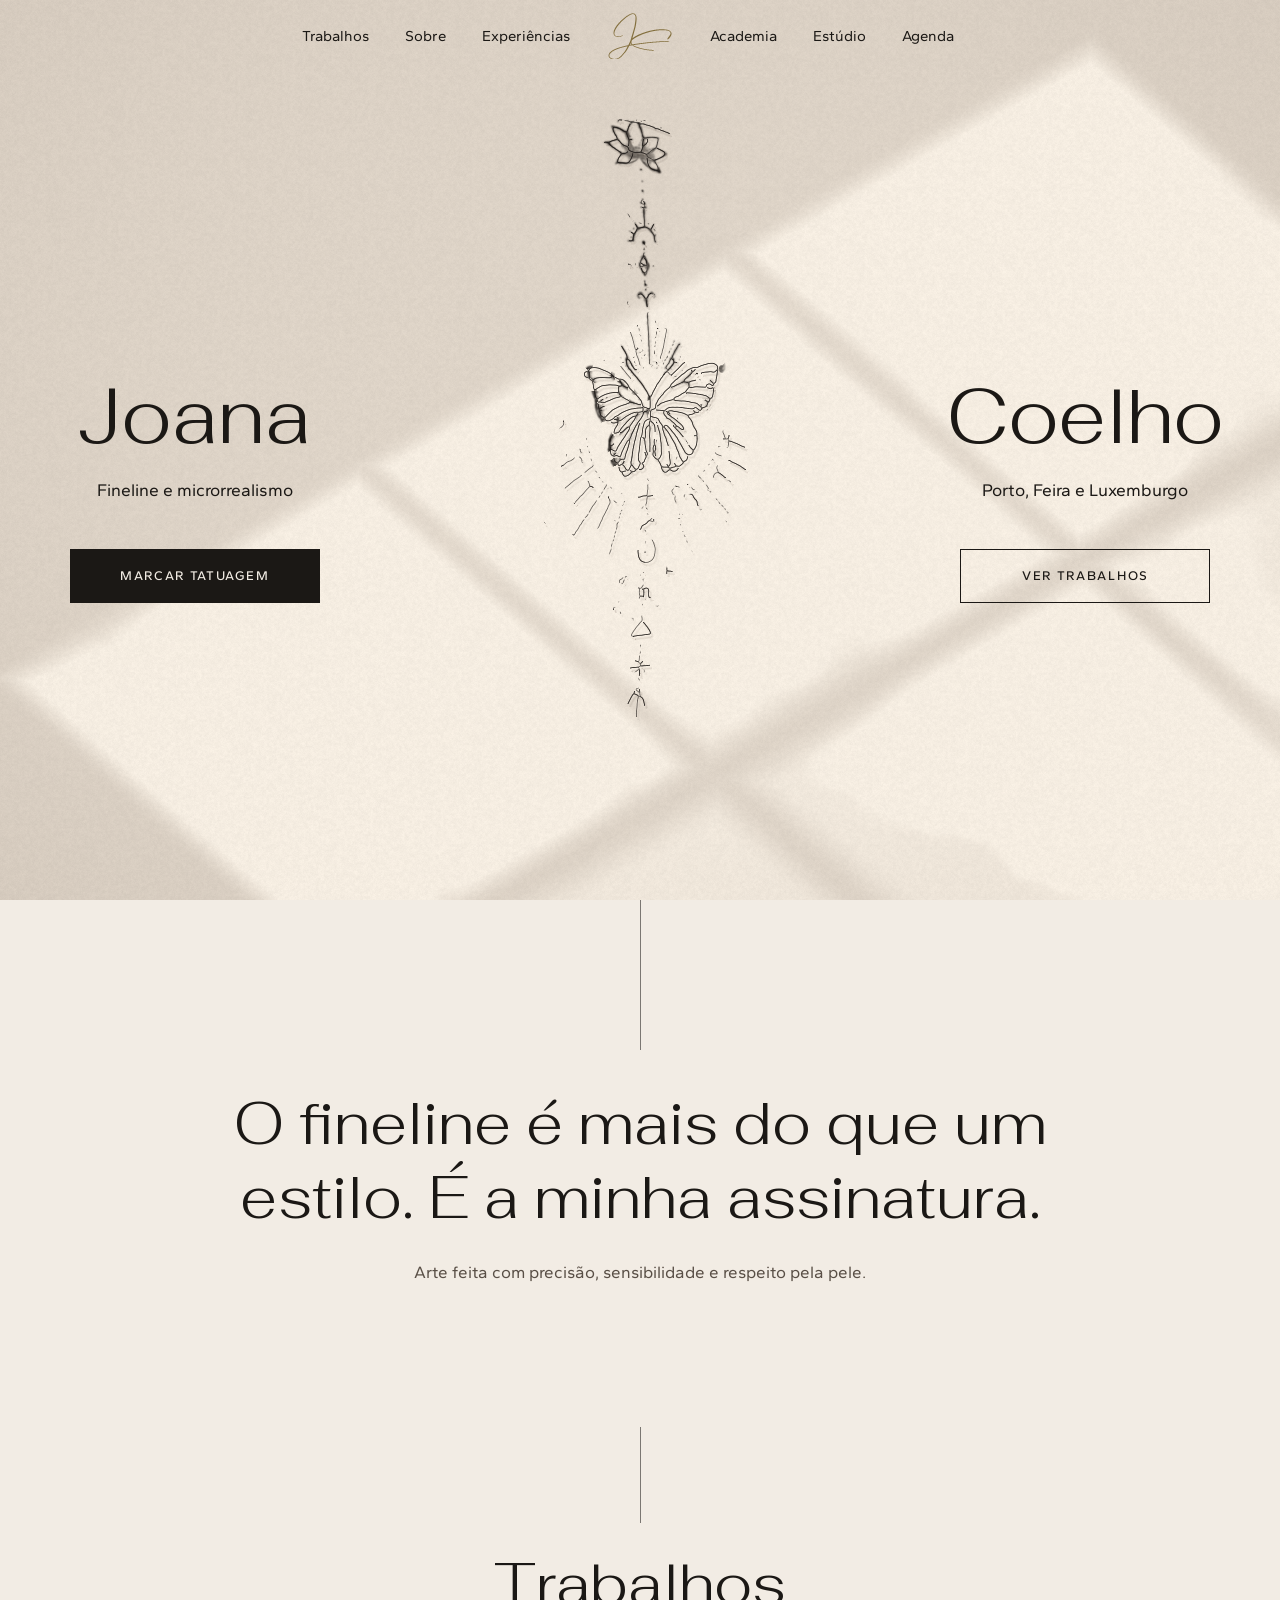
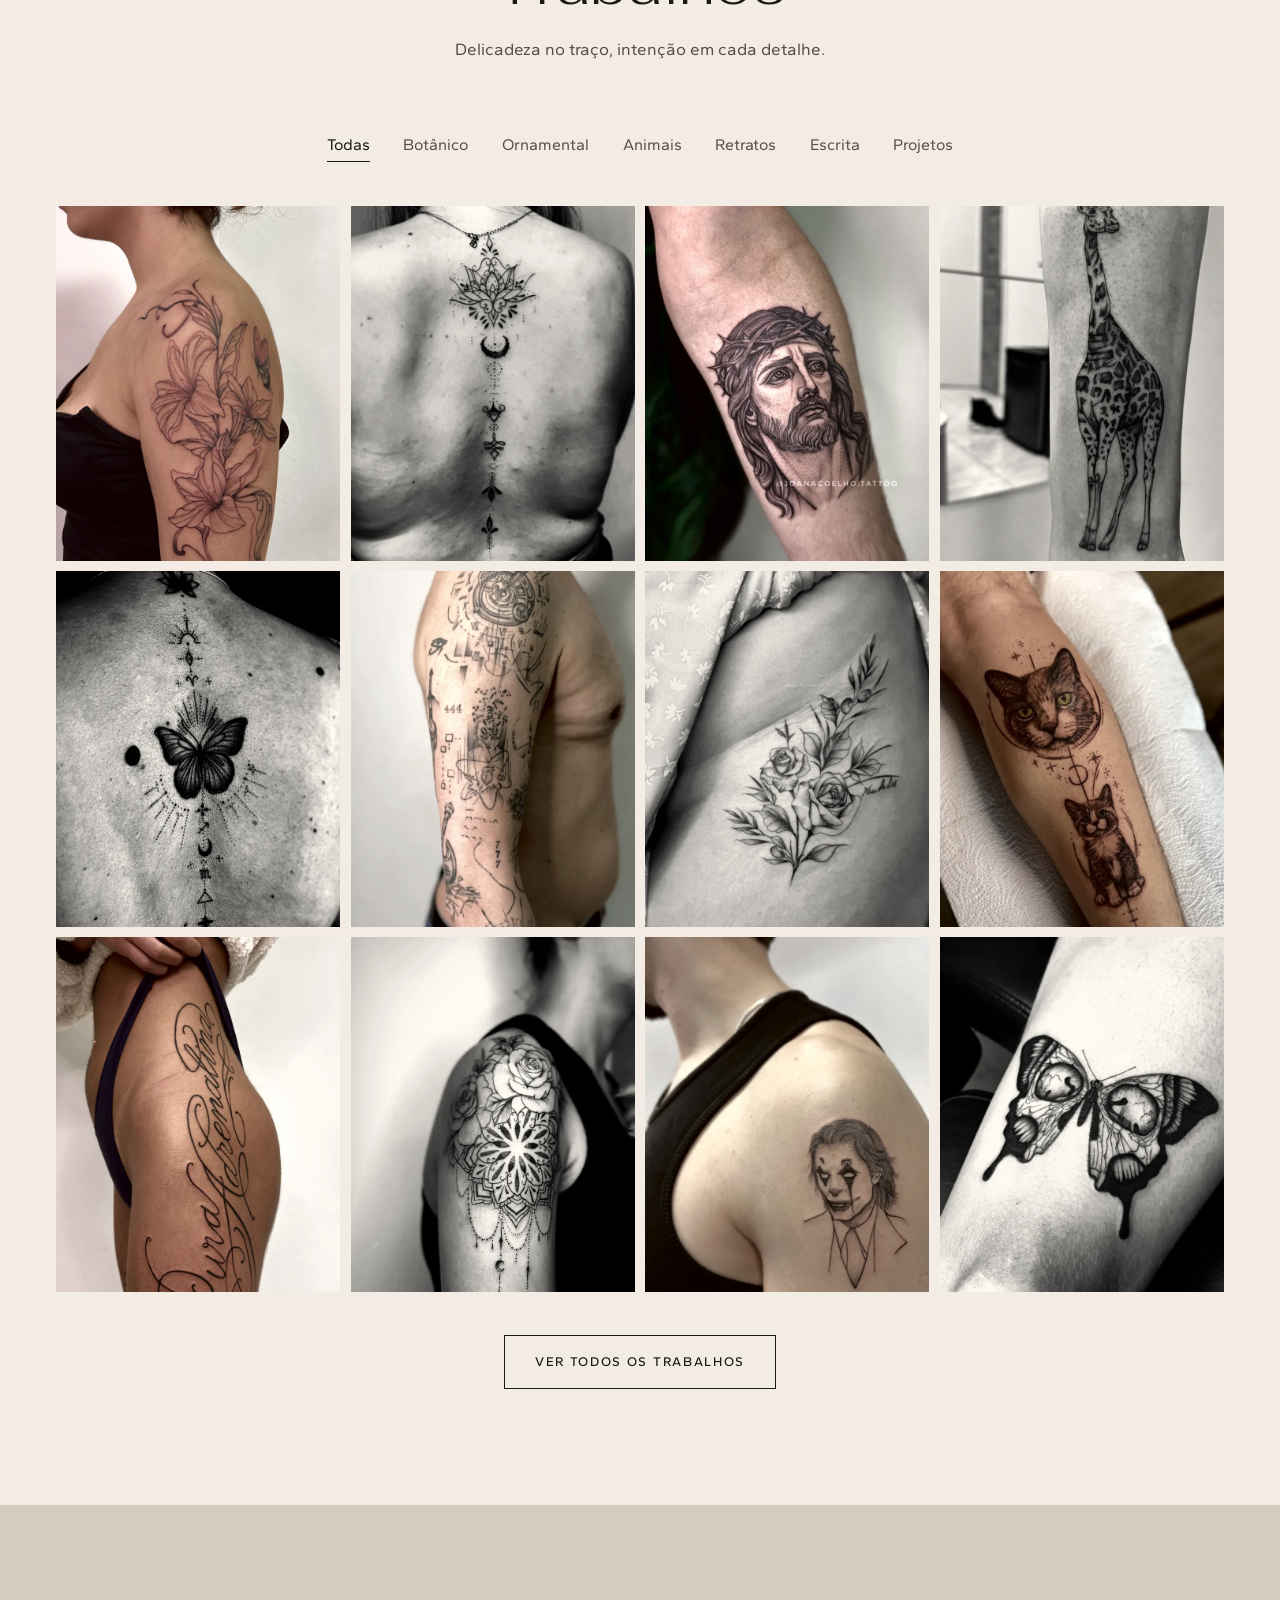
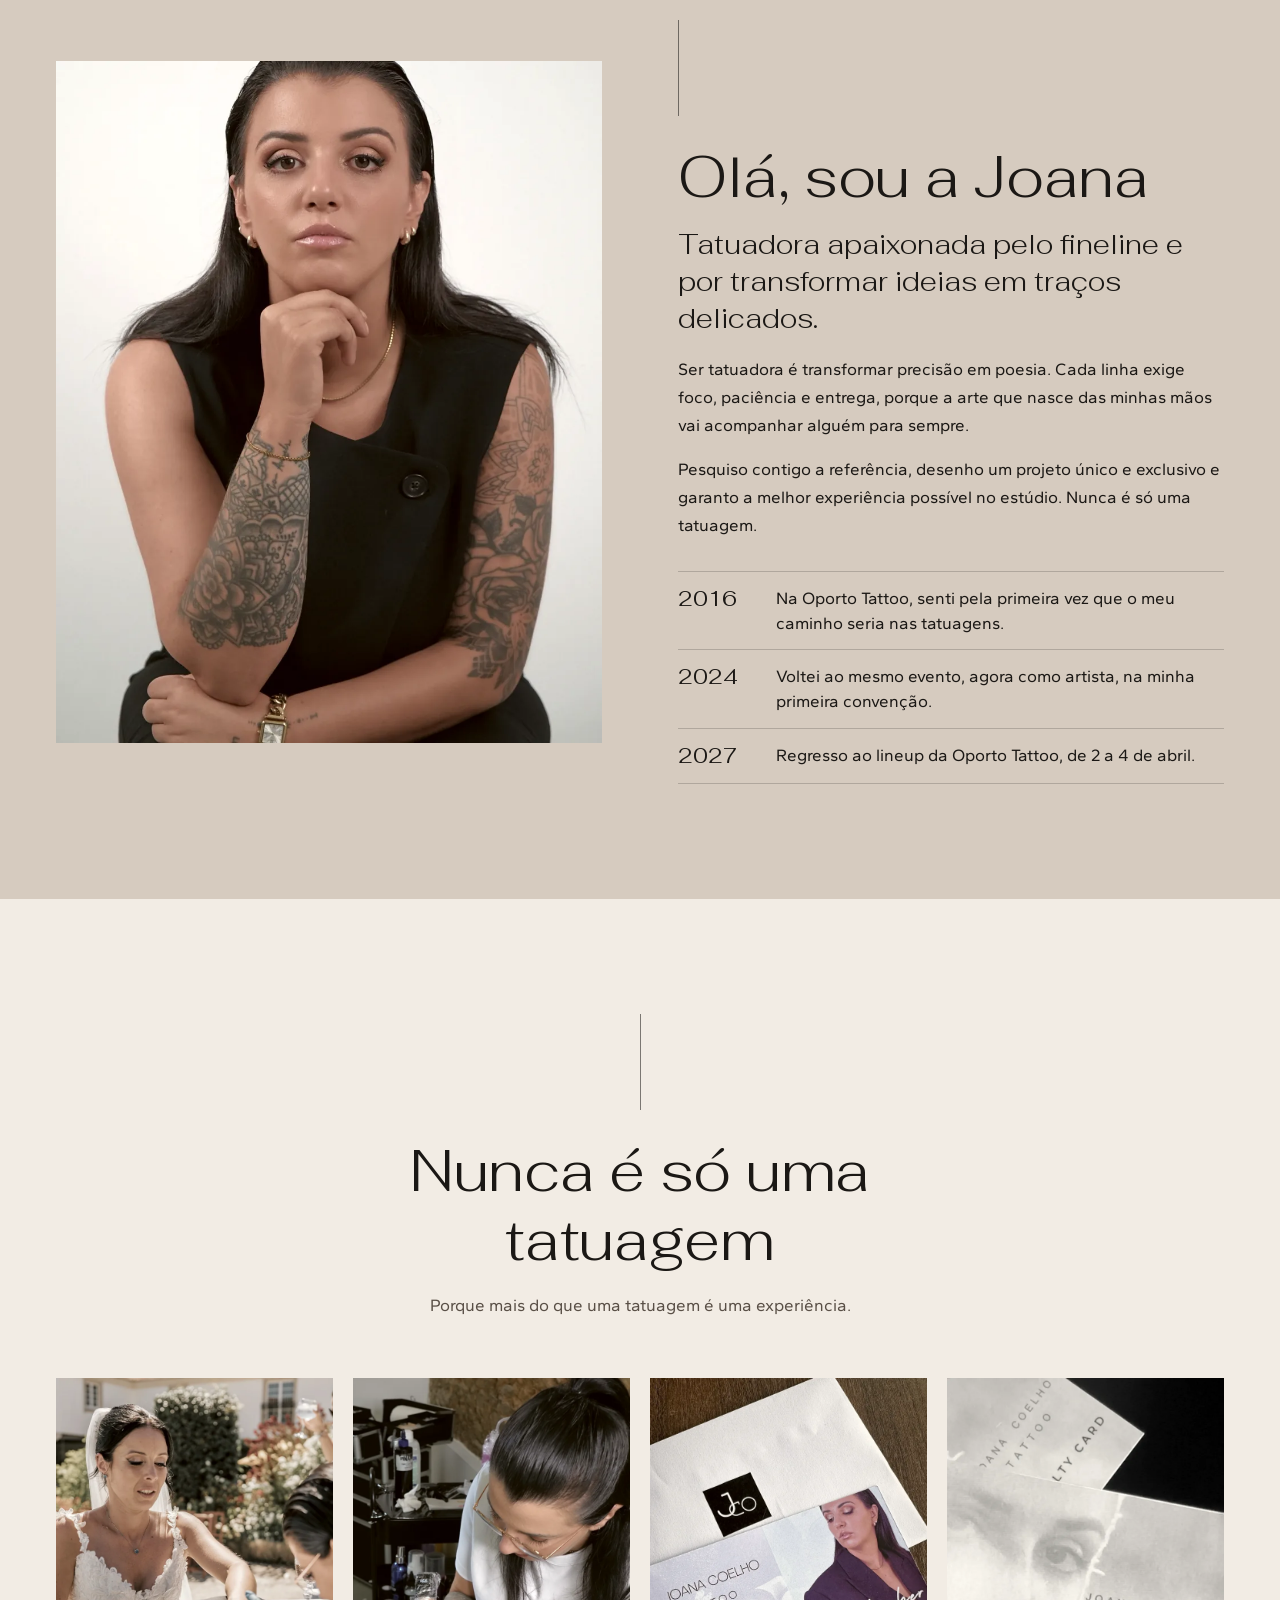
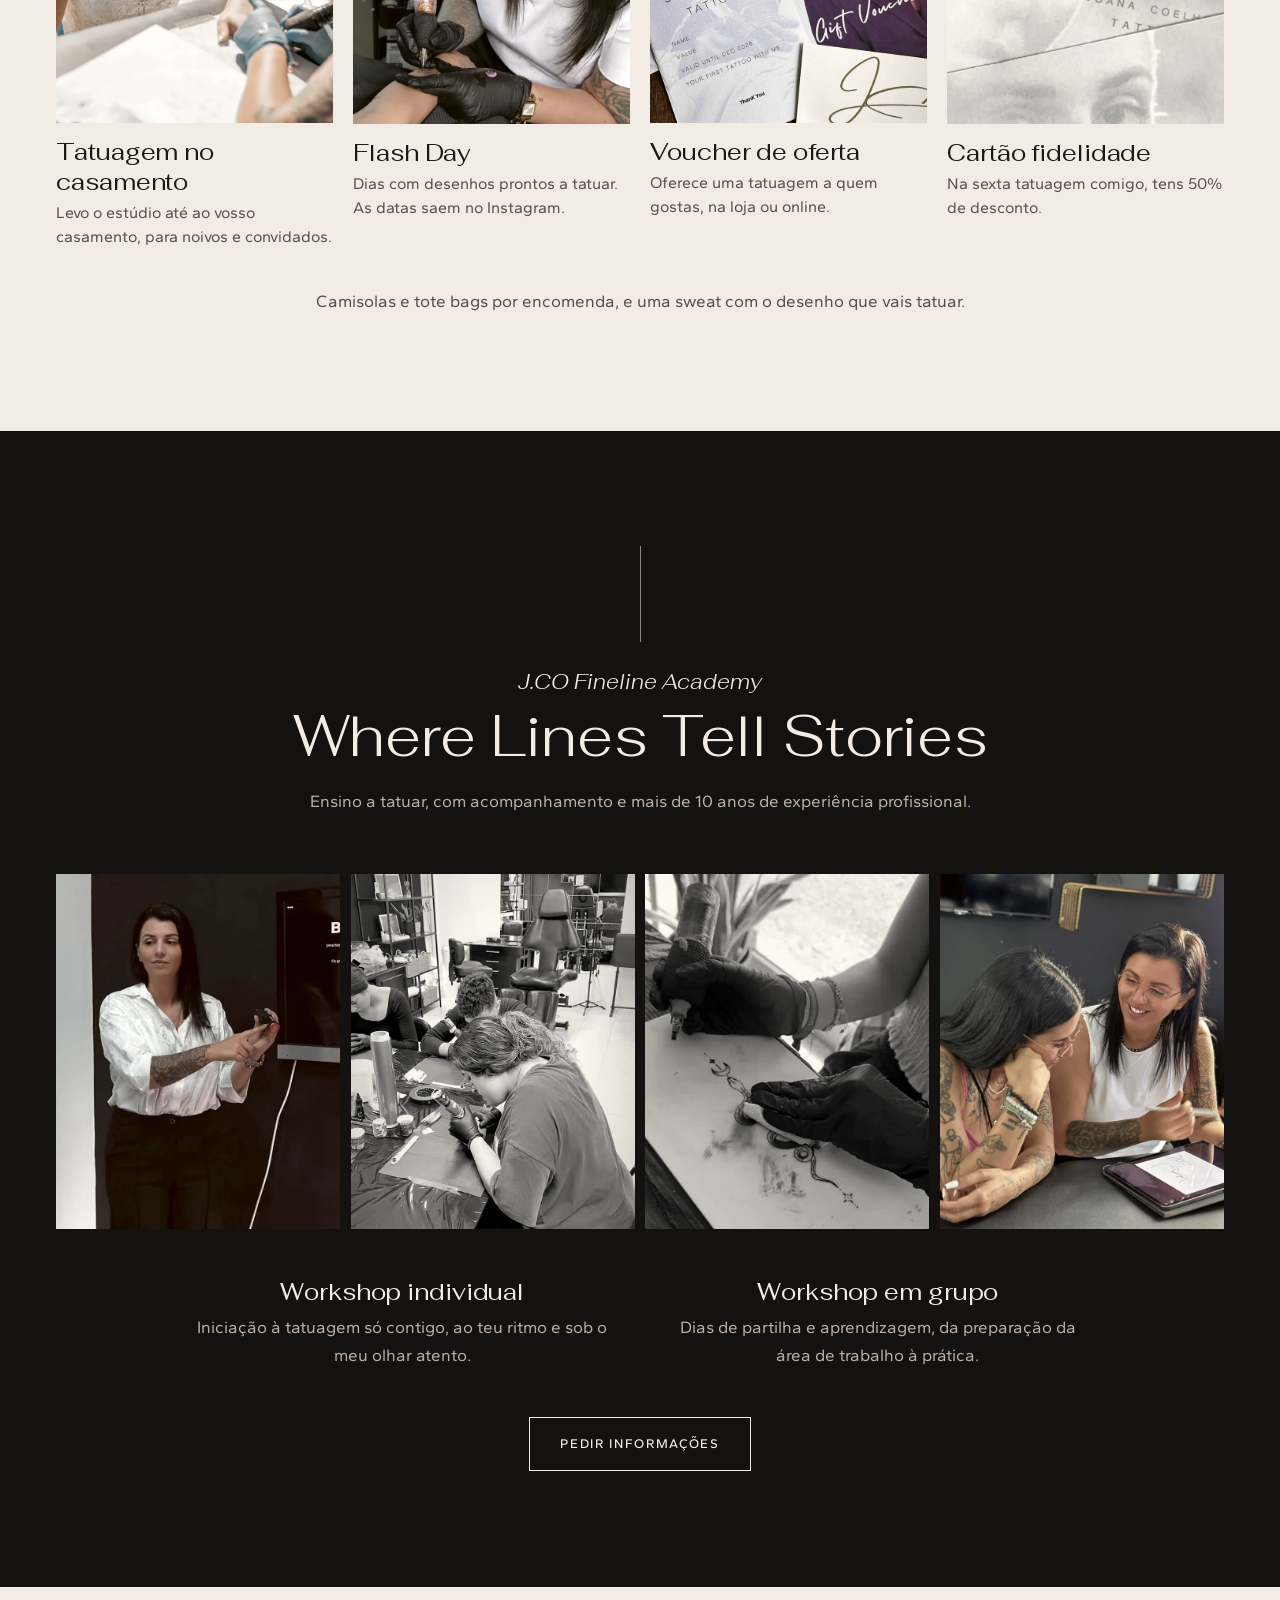
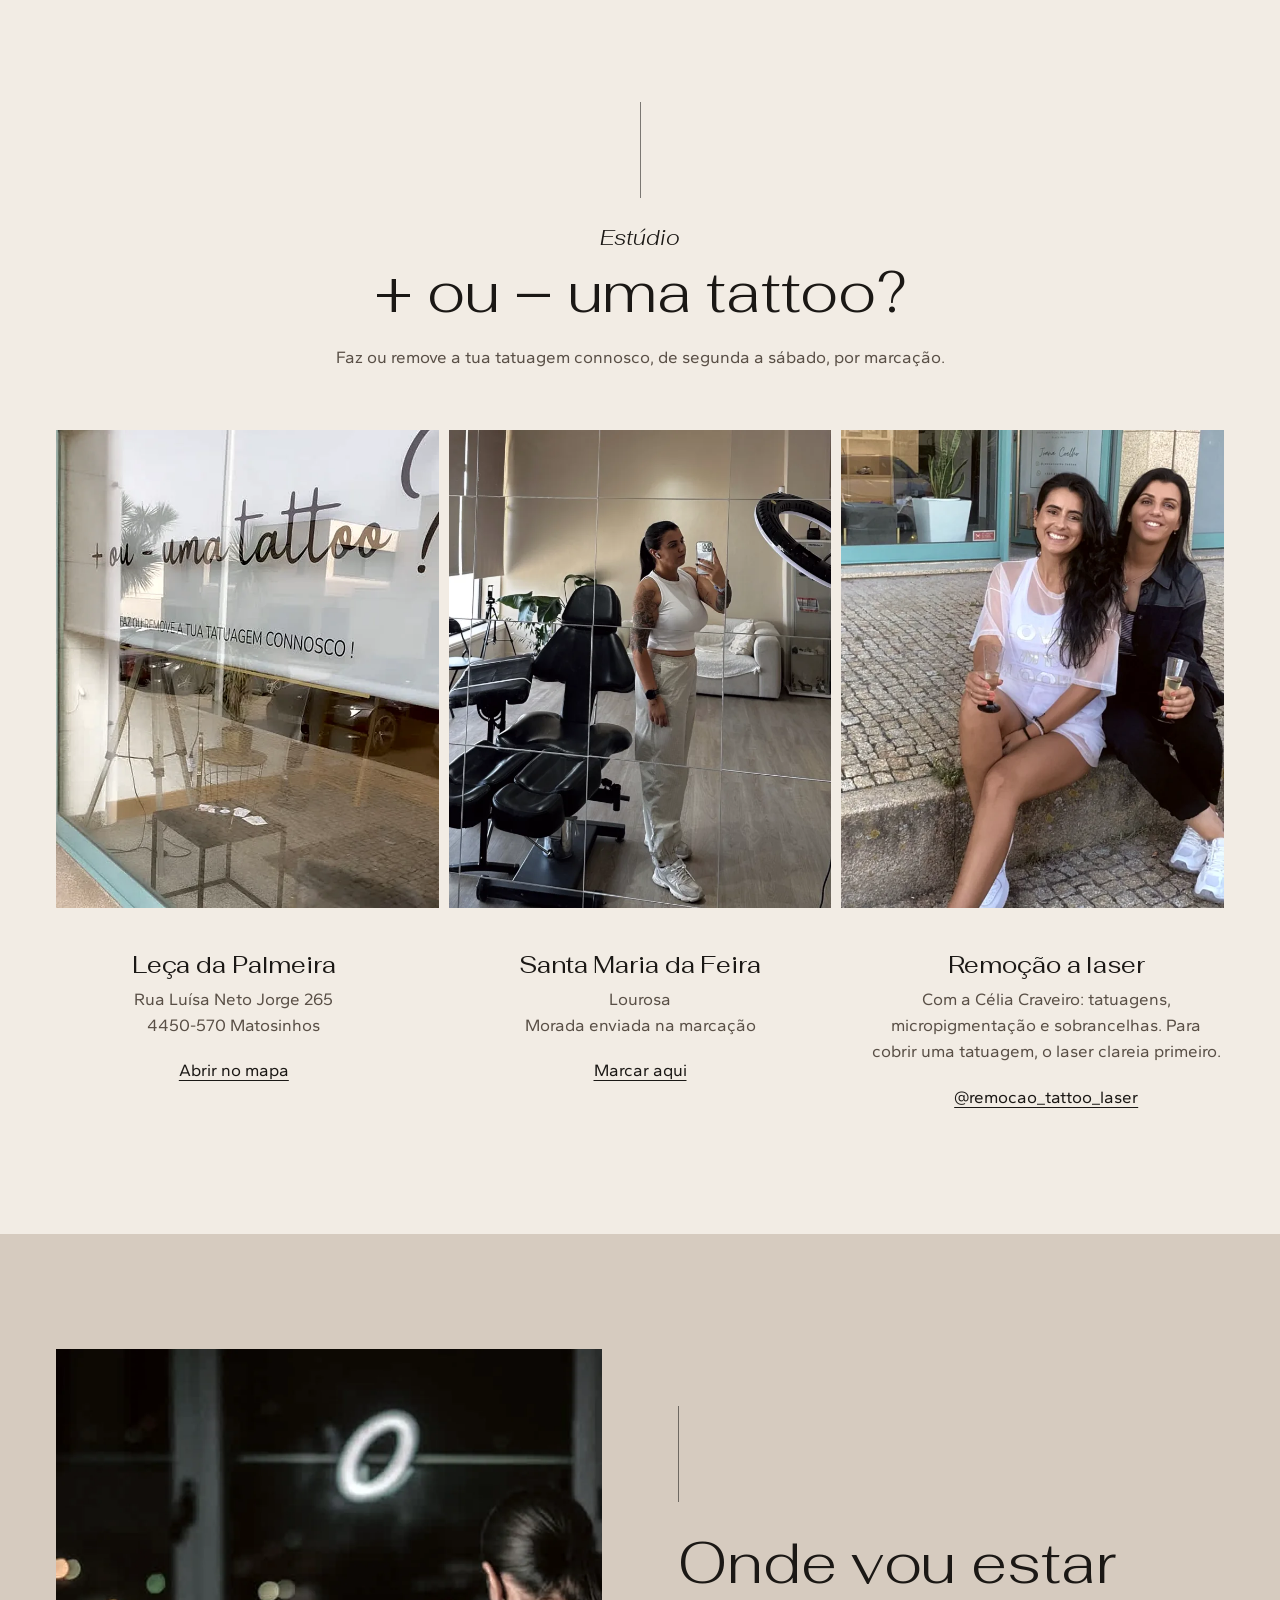
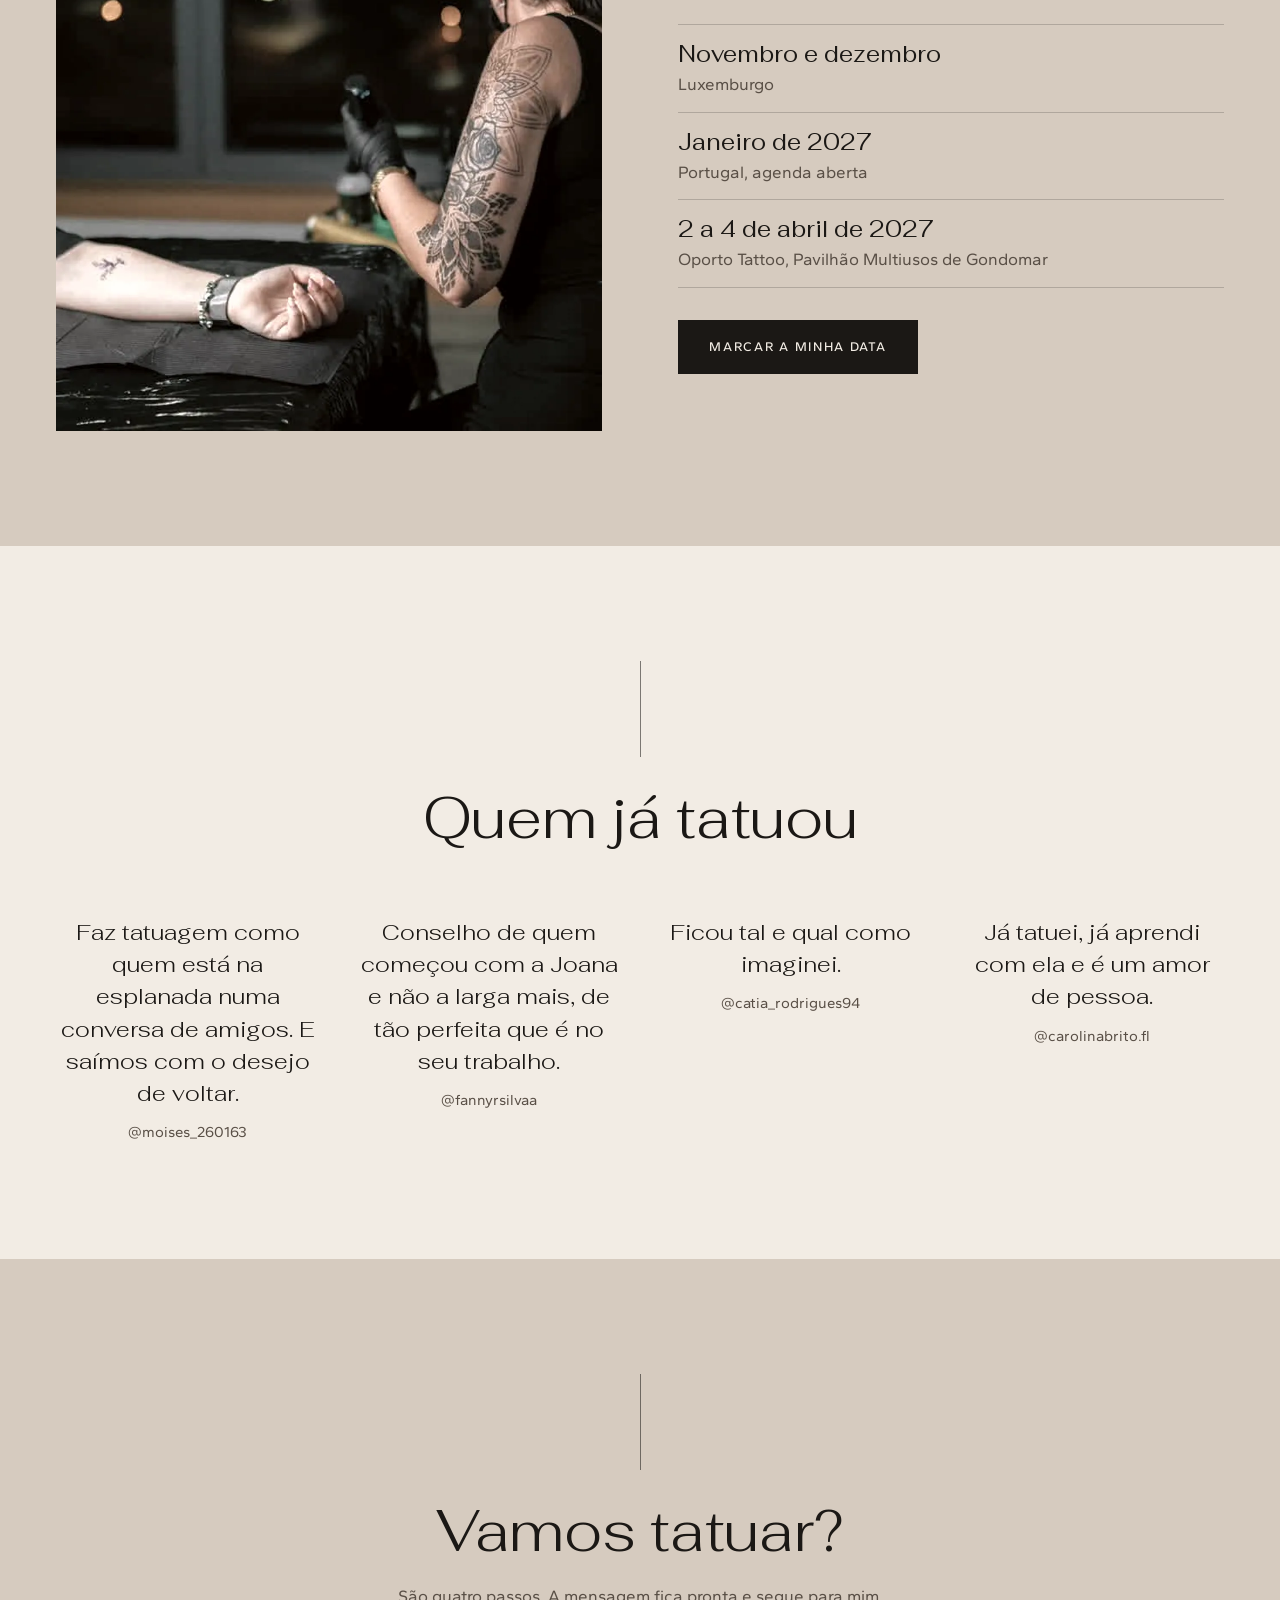
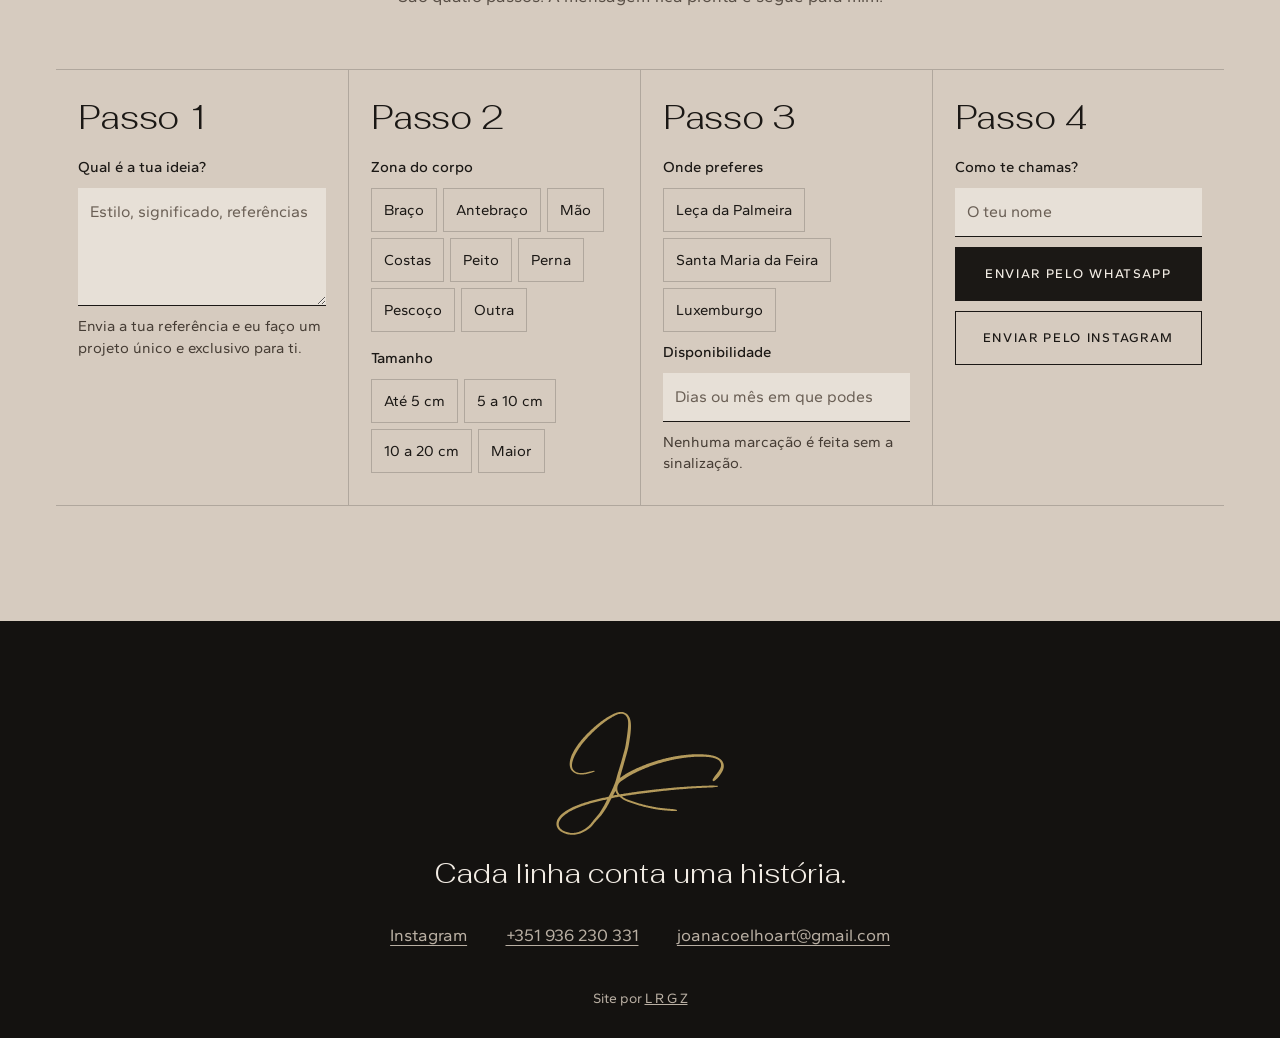
==== commit f84003dc: "Versiona os endereços das imagens para o cache não segurar as fotos antigas Co-Authored-By: Claude O" ====
--- a/index.html
+++ b/index.html
@@ -15,7 +15,7 @@
 <meta property="og:type" content="website">
 <link rel="preload" href="assets/fonts/fahkwang-300-latin.woff2" as="font" type="font/woff2" crossorigin>
 <link rel="preload" href="assets/fonts/gantari-300-600-latin.woff2" as="font" type="font/woff2" crossorigin>
-<link rel="stylesheet" href="assets/css/site.css?v=29901128">
+<link rel="stylesheet" href="assets/css/site.css?v=29901133">
 <script type="application/ld+json">{"@context":"https://schema.org","@type":"TattooParlor","name":"Joana Coelho Tattoo","telephone":"+351936230331","email":"joanacoelhoart@gmail.com","address":{"@type":"PostalAddress","streetAddress":"Rua Luísa Neto Jorge 265","postalCode":"4450-570","addressLocality":"Leça da Palmeira","addressCountry":"PT"},"openingHours":"Mo-Sa","sameAs":["https://www.instagram.com/joanacoelho.tattoo/"]}</script>
 </head>
 <body>
@@ -53,7 +53,7 @@
 <section class="hero" id="inicio">
   <div class="hero-fundo" aria-hidden="true">
     <canvas id="fio"></canvas>
-    <video id="fio-v" muted loop playsinline preload="auto" poster="assets/img/hero-pe.webp" hidden></video>
+    <video id="fio-v" muted loop playsinline preload="auto" poster="assets/img/hero-pe.webp?v=29901133" hidden></video>
   </div>
   <div class="hero-grade">
     <h1 class="hero-nome"><span class="ne">Joana</span> <span class="nd">Coelho</span></h1>
@@ -79,7 +79,7 @@
     <p>Delicadeza no traço, intenção em cada detalhe.</p>
   </header>
   <div class="filtros" role="group" aria-label="Filtrar trabalhos"><button type="button" data-cat="todas" aria-pressed="true">Todas</button><button type="button" data-cat="botanico" aria-pressed="false">Botânico</button><button type="button" data-cat="ornamental" aria-pressed="false">Ornamental</button><button type="button" data-cat="animais" aria-pressed="false">Animais</button><button type="button" data-cat="retratos" aria-pressed="false">Retratos</button><button type="button" data-cat="escrita" aria-pressed="false">Escrita</button><button type="button" data-cat="projetos" aria-pressed="false">Projetos</button></div>
-  <div class="grade" id="grade"><button class="peca" type="button" data-i="0" data-cat="botanico" aria-label="Abrir: Lírios sobre cicatrizes, borboleta sobre a pele" style="background-image:url([data-uri])"><img src="assets/img/p/81.webp" alt="Lírios sobre cicatrizes, borboleta sobre a pele" width="720" height="900" loading="lazy" draggable="false"></button><button class="peca" type="button" data-i="1" data-cat="ornamental" aria-label="Abrir: Coluna ornamental com lótus e lua" style="background-image:url([data-uri])"><img src="assets/img/p/201.webp" alt="Coluna ornamental com lótus e lua" width="720" height="900" loading="lazy" draggable="false"></button><button class="peca" type="button" data-i="2" data-cat="retratos" aria-label="Abrir: O rosto da fé gravado na pele" style="background-image:url([data-uri])"><img src="assets/img/p/64.webp" alt="O rosto da fé gravado na pele" width="720" height="900" loading="lazy" draggable="false"></button><button class="peca" type="button" data-i="3" data-cat="animais" aria-label="Abrir: Girafa em linha fina" style="background-image:url([data-uri])"><img src="assets/img/p/335.webp" alt="Girafa em linha fina" width="720" height="900" loading="lazy" draggable="false"></button><button class="peca" type="button" data-i="4" data-cat="ornamental" aria-label="Abrir: Borboleta e símbolos ao longo da coluna" style="background-image:url([data-uri])"><img src="assets/img/p/320.webp" alt="Borboleta e símbolos ao longo da coluna" width="720" height="900" loading="lazy" draggable="false"></button><button class="peca" type="button" data-i="5" data-cat="projetos" aria-label="Abrir: A primeira sleeve do Carlos, cicatrizada há cerca de 3 anos" style="background-image:url([data-uri])"><img src="assets/img/p/40.webp" alt="A primeira sleeve do Carlos, cicatrizada há cerca de 3 anos" width="720" height="900" loading="lazy" draggable="false"></button><button class="peca" type="button" data-i="6" data-cat="botanico" aria-label="Abrir: Rosas com folhas, em traço fino" style="background-image:url([data-uri])"><img src="assets/img/p/353.webp" alt="Rosas com folhas, em traço fino" width="720" height="900" loading="lazy" draggable="false"></button><button class="peca" type="button" data-i="7" data-cat="animais" aria-label="Abrir: O Floco, um gatinho especial do Luxemburgo" style="background-image:url([data-uri])"><img src="assets/img/p/12.webp" alt="O Floco, um gatinho especial do Luxemburgo" width="720" height="900" loading="lazy" draggable="false"></button><button class="peca" type="button" data-i="8" data-cat="escrita" aria-label="Abrir: Lettering em toda a perna" style="background-image:url([data-uri])"><img src="assets/img/p/61.webp" alt="Lettering em toda a perna" width="720" height="900" loading="lazy" draggable="false"></button><button class="peca" type="button" data-i="9" data-cat="ornamental" aria-label="Abrir: Rosas e mandala no ombro" style="background-image:url([data-uri])"><img src="assets/img/p/219.webp" alt="Rosas e mandala no ombro" width="720" height="900" loading="lazy" draggable="false"></button><button class="peca" type="button" data-i="10" data-cat="retratos" aria-label="Abrir: Retrato em linha" style="background-image:url([data-uri])"><img src="assets/img/p/130.webp" alt="Retrato em linha" width="720" height="900" loading="lazy" draggable="false"></button><button class="peca" type="button" data-i="11" data-cat="animais" aria-label="Abrir: Com a dor vem a força" style="background-image:url([data-uri])"><img src="assets/img/p/403.webp" alt="Com a dor vem a força" width="720" height="900" loading="lazy" draggable="false"></button><button class="peca" type="button" data-i="12" data-cat="projetos" aria-label="Abrir: Braço fechado com arquitetura e figuras" style="background-image:url([data-uri])"><img src="assets/img/p/72.webp" alt="Braço fechado com arquitetura e figuras" width="720" height="900" loading="lazy" draggable="false"></button><button class="peca" type="button" data-i="13" data-cat="ornamental" aria-label="Abrir: Cada detalhe, desenhado ao pormenor" style="background-image:url([data-uri])"><img src="assets/img/p/11.webp" alt="Cada detalhe, desenhado ao pormenor" width="720" height="900" loading="lazy" draggable="false"></button><button class="peca" type="button" data-i="14" data-cat="botanico" aria-label="Abrir: Girassol, folhas e borboleta" style="background-image:url([data-uri])"><img src="assets/img/p/299.webp" alt="Girassol, folhas e borboleta" width="720" height="900" loading="lazy" draggable="false"></button><button class="peca" type="button" data-i="15" data-cat="botanico" aria-label="Abrir: Lírios nas costas" style="background-image:url([data-uri])"><img src="assets/img/p/50.webp" alt="Lírios nas costas" width="720" height="900" loading="lazy" draggable="false"></button><button class="peca" type="button" data-i="16" data-cat="ornamental" aria-label="Abrir: As fases da lua ao longo do tronco" style="background-image:url([data-uri])"><img src="assets/img/p/110.webp" alt="As fases da lua ao longo do tronco" width="720" height="900" loading="lazy" draggable="false"></button><button class="peca" type="button" data-i="17" data-cat="animais" aria-label="Abrir: Fénix" style="background-image:url([data-uri])"><img src="assets/img/p/7.webp" alt="Fénix" width="720" height="900" loading="lazy" draggable="false"></button><button class="peca" type="button" data-i="18" data-cat="animais" aria-label="Abrir: Até nos reencontrarmos" style="background-image:url([data-uri])"><img src="assets/img/p/52.webp" alt="Até nos reencontrarmos" width="720" height="900" loading="lazy" draggable="false"></button><button class="peca" type="button" data-i="19" data-cat="escrita" aria-label="Abrir: Desde sempre… para sempre" style="background-image:url([data-uri])"><img src="assets/img/p/207.webp" alt="Desde sempre… para sempre" width="720" height="900" loading="lazy" draggable="false"></button><button class="peca" type="button" data-i="20" data-cat="projetos" aria-label="Abrir: Projeto de braço com símbolos" style="background-image:url([data-uri])"><img src="assets/img/p/135.webp" alt="Projeto de braço com símbolos" width="720" height="900" loading="lazy" draggable="false"></button><button class="peca" type="button" data-i="21" data-cat="projetos" aria-label="Abrir: Antebraço com olho e natureza" style="background-image:url([data-uri])"><img src="assets/img/p/9.webp" alt="Antebraço com olho e natureza" width="720" height="900" loading="lazy" draggable="false"></button><button class="peca" type="button" data-i="22" data-cat="retratos" aria-label="Abrir: Entre arte e anatomia: razão e emoção" style="background-image:url([data-uri])"><img src="assets/img/p/29.webp" alt="Entre arte e anatomia: razão e emoção" width="720" height="900" loading="lazy" draggable="false"></button><button class="peca" type="button" data-i="23" data-cat="animais" aria-label="Abrir: Pantera ao longo da coluna" style="background-image:url([data-uri])"><img src="assets/img/p/143.webp" alt="Pantera ao longo da coluna" width="720" height="900" loading="lazy" draggable="false"></button><button class="peca" type="button" data-i="24" data-cat="retratos" aria-label="Abrir: Família em traço contínuo" style="background-image:url([data-uri])"><img src="assets/img/p/430.webp" alt="Família em traço contínuo" width="720" height="900" loading="lazy" draggable="false"></button><button class="peca" type="button" data-i="25" data-cat="animais" aria-label="Abrir: Tartaruga" style="background-image:url([data-uri])"><img src="assets/img/p/314.webp" alt="Tartaruga" width="720" height="900" loading="lazy" draggable="false"></button><button class="peca" type="button" data-i="26" data-cat="animais" aria-label="Abrir: Libélula" style="background-image:url([data-uri])"><img src="assets/img/p/439.webp" alt="Libélula" width="720" height="900" loading="lazy" draggable="false"></button><button class="peca" type="button" data-i="27" data-cat="projetos" aria-label="Abrir: Família: um braço cheio de histórias" style="background-image:url([data-uri])"><img src="assets/img/p/304.webp" alt="Família: um braço cheio de histórias" width="720" height="900" loading="lazy" draggable="false"></button><button class="peca" type="button" data-i="28" data-cat="botanico" aria-label="Abrir: Cada um tem o seu tempo de florescer" style="background-image:url([data-uri])"><img src="assets/img/p/151.webp" alt="Cada um tem o seu tempo de florescer" width="720" height="900" loading="lazy" draggable="false"></button><button class="peca" type="button" data-i="29" data-cat="retratos" aria-label="Abrir: Retrato feminino com flores" style="background-image:url([data-uri])"><img src="assets/img/p/221.webp" alt="Retrato feminino com flores" width="720" height="900" loading="lazy" draggable="false"></button><button class="peca" type="button" data-i="30" data-cat="escrita" aria-label="Abrir: Frase com tigre" style="background-image:url([data-uri])"><img src="assets/img/p/310.webp" alt="Frase com tigre" width="720" height="900" loading="lazy" draggable="false"></button><button class="peca" type="button" data-i="31" data-cat="botanico" aria-label="Abrir: Ramo floral nas costas" style="background-image:url([data-uri])"><img src="assets/img/p/203.webp" alt="Ramo floral nas costas" width="720" height="900" loading="lazy" draggable="false"></button><button class="peca" type="button" data-i="32" data-cat="botanico" aria-label="Abrir: Flores no antebraço" style="background-image:url([data-uri])"><img src="assets/img/p/125.webp" alt="Flores no antebraço" width="720" height="900" loading="lazy" draggable="false"></button><button class="peca" type="button" data-i="33" data-cat="botanico" aria-label="Abrir: Braço floral" style="background-image:url([data-uri])"><img src="assets/img/p/360.webp" alt="Braço floral" width="720" height="900" loading="lazy" draggable="false"></button><button class="peca" type="button" data-i="34" data-cat="animais" aria-label="Abrir: Pena" style="background-image:url([data-uri])"><img src="assets/img/p/445.webp" alt="Pena" width="720" height="900" loading="lazy" draggable="false"></button><button class="peca" type="button" data-i="35" data-cat="projetos" aria-label="Abrir: Braço floral completo" style="background-image:url([data-uri])"><img src="assets/img/p/371.webp" alt="Braço floral completo" width="720" height="900" loading="lazy" draggable="false"></button><button class="peca" type="button" data-i="36" data-cat="animais" aria-label="Abrir: Borboleta e folhas no peito" style="background-image:url([data-uri])"><img src="assets/img/p/323.webp" alt="Borboleta e folhas no peito" width="720" height="900" loading="lazy" draggable="false"></button><button class="peca" type="button" data-i="37" data-cat="animais" aria-label="Abrir: Lobo em linha fina" style="background-image:url([data-uri])"><img src="assets/img/p/348.webp" alt="Lobo em linha fina" width="720" height="900" loading="lazy" draggable="false"></button></div>
+  <div class="grade" id="grade"><button class="peca" type="button" data-i="0" data-cat="botanico" aria-label="Abrir: Lírios sobre cicatrizes, borboleta sobre a pele" style="background-image:url([data-uri])"><img src="assets/img/p/81.webp?v=29901133" alt="Lírios sobre cicatrizes, borboleta sobre a pele" width="720" height="900" loading="lazy" draggable="false"></button><button class="peca" type="button" data-i="1" data-cat="ornamental" aria-label="Abrir: Coluna ornamental com lótus e lua" style="background-image:url([data-uri])"><img src="assets/img/p/201.webp?v=29901133" alt="Coluna ornamental com lótus e lua" width="720" height="900" loading="lazy" draggable="false"></button><button class="peca" type="button" data-i="2" data-cat="retratos" aria-label="Abrir: O rosto da fé gravado na pele" style="background-image:url([data-uri])"><img src="assets/img/p/64.webp?v=29901133" alt="O rosto da fé gravado na pele" width="720" height="900" loading="lazy" draggable="false"></button><button class="peca" type="button" data-i="3" data-cat="animais" aria-label="Abrir: Girafa em linha fina" style="background-image:url([data-uri])"><img src="assets/img/p/335.webp?v=29901133" alt="Girafa em linha fina" width="720" height="900" loading="lazy" draggable="false"></button><button class="peca" type="button" data-i="4" data-cat="ornamental" aria-label="Abrir: Borboleta e símbolos ao longo da coluna" style="background-image:url([data-uri])"><img src="assets/img/p/320.webp?v=29901133" alt="Borboleta e símbolos ao longo da coluna" width="720" height="900" loading="lazy" draggable="false"></button><button class="peca" type="button" data-i="5" data-cat="projetos" aria-label="Abrir: A primeira sleeve do Carlos, cicatrizada há cerca de 3 anos" style="background-image:url([data-uri])"><img src="assets/img/p/40.webp?v=29901133" alt="A primeira sleeve do Carlos, cicatrizada há cerca de 3 anos" width="720" height="900" loading="lazy" draggable="false"></button><button class="peca" type="button" data-i="6" data-cat="botanico" aria-label="Abrir: Rosas com folhas, em traço fino" style="background-image:url([data-uri])"><img src="assets/img/p/353.webp?v=29901133" alt="Rosas com folhas, em traço fino" width="720" height="900" loading="lazy" draggable="false"></button><button class="peca" type="button" data-i="7" data-cat="animais" aria-label="Abrir: O Floco, um gatinho especial do Luxemburgo" style="background-image:url([data-uri])"><img src="assets/img/p/12.webp?v=29901133" alt="O Floco, um gatinho especial do Luxemburgo" width="720" height="900" loading="lazy" draggable="false"></button><button class="peca" type="button" data-i="8" data-cat="escrita" aria-label="Abrir: Lettering em toda a perna" style="background-image:url([data-uri])"><img src="assets/img/p/61.webp?v=29901133" alt="Lettering em toda a perna" width="720" height="900" loading="lazy" draggable="false"></button><button class="peca" type="button" data-i="9" data-cat="ornamental" aria-label="Abrir: Rosas e mandala no ombro" style="background-image:url([data-uri])"><img src="assets/img/p/219.webp?v=29901133" alt="Rosas e mandala no ombro" width="720" height="900" loading="lazy" draggable="false"></button><button class="peca" type="button" data-i="10" data-cat="retratos" aria-label="Abrir: Retrato em linha" style="background-image:url([data-uri])"><img src="assets/img/p/130.webp?v=29901133" alt="Retrato em linha" width="720" height="900" loading="lazy" draggable="false"></button><button class="peca" type="button" data-i="11" data-cat="animais" aria-label="Abrir: Com a dor vem a força" style="background-image:url([data-uri])"><img src="assets/img/p/403.webp?v=29901133" alt="Com a dor vem a força" width="720" height="900" loading="lazy" draggable="false"></button><button class="peca" type="button" data-i="12" data-cat="projetos" aria-label="Abrir: Braço fechado com arquitetura e figuras" style="background-image:url([data-uri])"><img src="assets/img/p/72.webp?v=29901133" alt="Braço fechado com arquitetura e figuras" width="720" height="900" loading="lazy" draggable="false"></button><button class="peca" type="button" data-i="13" data-cat="ornamental" aria-label="Abrir: Cada detalhe, desenhado ao pormenor" style="background-image:url([data-uri])"><img src="assets/img/p/11.webp?v=29901133" alt="Cada detalhe, desenhado ao pormenor" width="720" height="900" loading="lazy" draggable="false"></button><button class="peca" type="button" data-i="14" data-cat="botanico" aria-label="Abrir: Girassol, folhas e borboleta" style="background-image:url([data-uri])"><img src="assets/img/p/299.webp?v=29901133" alt="Girassol, folhas e borboleta" width="720" height="900" loading="lazy" draggable="false"></button><button class="peca" type="button" data-i="15" data-cat="botanico" aria-label="Abrir: Lírios nas costas" style="background-image:url([data-uri])"><img src="assets/img/p/50.webp?v=29901133" alt="Lírios nas costas" width="720" height="900" loading="lazy" draggable="false"></button><button class="peca" type="button" data-i="16" data-cat="ornamental" aria-label="Abrir: As fases da lua ao longo do tronco" style="background-image:url([data-uri])"><img src="assets/img/p/110.webp?v=29901133" alt="As fases da lua ao longo do tronco" width="720" height="900" loading="lazy" draggable="false"></button><button class="peca" type="button" data-i="17" data-cat="animais" aria-label="Abrir: Fénix" style="background-image:url([data-uri])"><img src="assets/img/p/7.webp?v=29901133" alt="Fénix" width="720" height="900" loading="lazy" draggable="false"></button><button class="peca" type="button" data-i="18" data-cat="animais" aria-label="Abrir: Até nos reencontrarmos" style="background-image:url([data-uri])"><img src="assets/img/p/52.webp?v=29901133" alt="Até nos reencontrarmos" width="720" height="900" loading="lazy" draggable="false"></button><button class="peca" type="button" data-i="19" data-cat="escrita" aria-label="Abrir: Desde sempre… para sempre" style="background-image:url([data-uri])"><img src="assets/img/p/207.webp?v=29901133" alt="Desde sempre… para sempre" width="720" height="900" loading="lazy" draggable="false"></button><button class="peca" type="button" data-i="20" data-cat="projetos" aria-label="Abrir: Projeto de braço com símbolos" style="background-image:url([data-uri])"><img src="assets/img/p/135.webp?v=29901133" alt="Projeto de braço com símbolos" width="720" height="900" loading="lazy" draggable="false"></button><button class="peca" type="button" data-i="21" data-cat="projetos" aria-label="Abrir: Antebraço com olho e natureza" style="background-image:url([data-uri])"><img src="assets/img/p/9.webp?v=29901133" alt="Antebraço com olho e natureza" width="720" height="900" loading="lazy" draggable="false"></button><button class="peca" type="button" data-i="22" data-cat="retratos" aria-label="Abrir: Entre arte e anatomia: razão e emoção" style="background-image:url([data-uri])"><img src="assets/img/p/29.webp?v=29901133" alt="Entre arte e anatomia: razão e emoção" width="720" height="900" loading="lazy" draggable="false"></button><button class="peca" type="button" data-i="23" data-cat="animais" aria-label="Abrir: Pantera ao longo da coluna" style="background-image:url([data-uri])"><img src="assets/img/p/143.webp?v=29901133" alt="Pantera ao longo da coluna" width="720" height="900" loading="lazy" draggable="false"></button><button class="peca" type="button" data-i="24" data-cat="retratos" aria-label="Abrir: Família em traço contínuo" style="background-image:url([data-uri])"><img src="assets/img/p/430.webp?v=29901133" alt="Família em traço contínuo" width="720" height="900" loading="lazy" draggable="false"></button><button class="peca" type="button" data-i="25" data-cat="animais" aria-label="Abrir: Tartaruga" style="background-image:url([data-uri])"><img src="assets/img/p/314.webp?v=29901133" alt="Tartaruga" width="720" height="900" loading="lazy" draggable="false"></button><button class="peca" type="button" data-i="26" data-cat="animais" aria-label="Abrir: Libélula" style="background-image:url([data-uri])"><img src="assets/img/p/439.webp?v=29901133" alt="Libélula" width="720" height="900" loading="lazy" draggable="false"></button><button class="peca" type="button" data-i="27" data-cat="projetos" aria-label="Abrir: Família: um braço cheio de histórias" style="background-image:url([data-uri])"><img src="assets/img/p/304.webp?v=29901133" alt="Família: um braço cheio de histórias" width="720" height="900" loading="lazy" draggable="false"></button><button class="peca" type="button" data-i="28" data-cat="botanico" aria-label="Abrir: Cada um tem o seu tempo de florescer" style="background-image:url([data-uri])"><img src="assets/img/p/151.webp?v=29901133" alt="Cada um tem o seu tempo de florescer" width="720" height="900" loading="lazy" draggable="false"></button><button class="peca" type="button" data-i="29" data-cat="retratos" aria-label="Abrir: Retrato feminino com flores" style="background-image:url([data-uri])"><img src="assets/img/p/221.webp?v=29901133" alt="Retrato feminino com flores" width="720" height="900" loading="lazy" draggable="false"></button><button class="peca" type="button" data-i="30" data-cat="escrita" aria-label="Abrir: Frase com tigre" style="background-image:url([data-uri])"><img src="assets/img/p/310.webp?v=29901133" alt="Frase com tigre" width="720" height="900" loading="lazy" draggable="false"></button><button class="peca" type="button" data-i="31" data-cat="botanico" aria-label="Abrir: Ramo floral nas costas" style="background-image:url([data-uri])"><img src="assets/img/p/203.webp?v=29901133" alt="Ramo floral nas costas" width="720" height="900" loading="lazy" draggable="false"></button><button class="peca" type="button" data-i="32" data-cat="botanico" aria-label="Abrir: Flores no antebraço" style="background-image:url([data-uri])"><img src="assets/img/p/125.webp?v=29901133" alt="Flores no antebraço" width="720" height="900" loading="lazy" draggable="false"></button><button class="peca" type="button" data-i="33" data-cat="botanico" aria-label="Abrir: Braço floral" style="background-image:url([data-uri])"><img src="assets/img/p/360.webp?v=29901133" alt="Braço floral" width="720" height="900" loading="lazy" draggable="false"></button><button class="peca" type="button" data-i="34" data-cat="animais" aria-label="Abrir: Pena" style="background-image:url([data-uri])"><img src="assets/img/p/445.webp?v=29901133" alt="Pena" width="720" height="900" loading="lazy" draggable="false"></button><button class="peca" type="button" data-i="35" data-cat="projetos" aria-label="Abrir: Braço floral completo" style="background-image:url([data-uri])"><img src="assets/img/p/371.webp?v=29901133" alt="Braço floral completo" width="720" height="900" loading="lazy" draggable="false"></button><button class="peca" type="button" data-i="36" data-cat="animais" aria-label="Abrir: Borboleta e folhas no peito" style="background-image:url([data-uri])"><img src="assets/img/p/323.webp?v=29901133" alt="Borboleta e folhas no peito" width="720" height="900" loading="lazy" draggable="false"></button><button class="peca" type="button" data-i="37" data-cat="animais" aria-label="Abrir: Lobo em linha fina" style="background-image:url([data-uri])"><img src="assets/img/p/348.webp?v=29901133" alt="Lobo em linha fina" width="720" height="900" loading="lazy" draggable="false"></button></div>
   <div class="grade-mais">
     <button class="bt" type="button" id="ver-todos">Ver todos os trabalhos</button>
   </div>
@@ -87,7 +87,7 @@
 
 <section class="sec sec-parede" id="sobre">
   <div class="sobre">
-    <figure class="sobre-foto"><img src="assets/img/s/retrato.webp" alt="Joana Coelho, de preto, com as tatuagens dos braços à vista" width="960" height="1200" loading="lazy"></figure>
+    <figure class="sobre-foto"><img src="assets/img/s/retrato.webp?v=29901133" alt="Joana Coelho, de preto, com as tatuagens dos braços à vista" width="960" height="1200" loading="lazy"></figure>
     <div class="sobre-txt">
       <span class="fio-v esq" aria-hidden="true"></span>
       <h2>Olá, sou a Joana</h2>
@@ -110,10 +110,10 @@
     <p>Porque mais do que uma tatuagem é uma experiência.</p>
   </header>
   <div class="exp">
-    <article><img src="assets/img/s/casamento.webp" alt="Joana a tatuar a noiva no dia do casamento" width="720" height="900" loading="lazy"><h3>Tatuagem no casamento</h3><p>Levo o estúdio até ao vosso casamento, para noivos e convidados.</p></article>
-    <article><img src="assets/img/s/flash.webp" alt="Joana a tatuar durante um Flash Day" width="720" height="900" loading="lazy"><h3>Flash Day</h3><p>Dias com desenhos prontos a tatuar. As datas saem no Instagram.</p></article>
-    <article><img src="assets/img/s/voucher.webp" alt="Voucher de oferta Joana Coelho Tattoo" width="720" height="900" loading="lazy"><h3>Voucher de oferta</h3><p>Oferece uma tatuagem a quem gostas, na loja ou online.</p></article>
-    <article><img src="assets/img/s/fidelidade.webp" alt="Cartão fidelidade Joana Coelho Tattoo" width="720" height="900" loading="lazy"><h3>Cartão fidelidade</h3><p>Na sexta tatuagem comigo, tens 50% de desconto.</p></article>
+    <article><img src="assets/img/s/casamento.webp?v=29901133" alt="Joana a tatuar a noiva no dia do casamento" width="720" height="900" loading="lazy"><h3>Tatuagem no casamento</h3><p>Levo o estúdio até ao vosso casamento, para noivos e convidados.</p></article>
+    <article><img src="assets/img/s/flash.webp?v=29901133" alt="Joana a tatuar durante um Flash Day" width="720" height="900" loading="lazy"><h3>Flash Day</h3><p>Dias com desenhos prontos a tatuar. As datas saem no Instagram.</p></article>
+    <article><img src="assets/img/s/voucher.webp?v=29901133" alt="Voucher de oferta Joana Coelho Tattoo" width="720" height="900" loading="lazy"><h3>Voucher de oferta</h3><p>Oferece uma tatuagem a quem gostas, na loja ou online.</p></article>
+    <article><img src="assets/img/s/fidelidade.webp?v=29901133" alt="Cartão fidelidade Joana Coelho Tattoo" width="720" height="900" loading="lazy"><h3>Cartão fidelidade</h3><p>Na sexta tatuagem comigo, tens 50% de desconto.</p></article>
   </div>
   <p class="exp-nota">Camisolas e tote bags por encomenda, e uma sweat com o desenho que vais tatuar.</p>
 </section>
@@ -126,10 +126,10 @@
     <p>Ensino a tatuar, com acompanhamento e mais de 10 anos de experiência profissional.</p>
   </header>
   <div class="acad-fotos">
-    <img src="assets/img/s/formar.webp" alt="Joana a dar formação" width="720" height="900" loading="lazy">
-    <img src="assets/img/s/aula.webp" alt="Alunos a praticar em grupo" width="720" height="900" loading="lazy">
-    <img src="assets/img/s/aluna.webp" alt="Mãos de aluna a treinar o traço" width="720" height="900" loading="lazy">
-    <img src="assets/img/s/tablet.webp" alt="Joana e uma aluna a desenhar no tablet" width="720" height="900" loading="lazy">
+    <img src="assets/img/s/formar.webp?v=29901133" alt="Joana a dar formação" width="720" height="900" loading="lazy">
+    <img src="assets/img/s/aula.webp?v=29901133" alt="Alunos a praticar em grupo" width="720" height="900" loading="lazy">
+    <img src="assets/img/s/aluna.webp?v=29901133" alt="Mãos de aluna a treinar o traço" width="720" height="900" loading="lazy">
+    <img src="assets/img/s/tablet.webp?v=29901133" alt="Joana e uma aluna a desenhar no tablet" width="720" height="900" loading="lazy">
   </div>
   <div class="acad-cols">
     <article><h3>Workshop individual</h3><p>Iniciação à tatuagem só contigo, ao teu ritmo e sob o meu olhar atento.</p></article>
@@ -146,9 +146,9 @@
     <p>Faz ou remove a tua tatuagem connosco, de segunda a sábado, por marcação.</p>
   </header>
   <div class="est-fotos">
-    <img src="assets/img/s/fachada.webp" alt="Montra do estúdio + ou − uma tattoo?" width="720" height="900" loading="lazy">
-    <img src="assets/img/s/dentro.webp" alt="Interior do estúdio, com a marquesa ao centro" width="720" height="900" loading="lazy">
-    <img src="assets/img/s/duo.webp" alt="Joana Coelho e Célia Craveiro à porta do estúdio" width="720" height="900" loading="lazy">
+    <img src="assets/img/s/fachada.webp?v=29901133" alt="Montra do estúdio + ou − uma tattoo?" width="720" height="900" loading="lazy">
+    <img src="assets/img/s/dentro.webp?v=29901133" alt="Interior do estúdio, com a marquesa ao centro" width="720" height="900" loading="lazy">
+    <img src="assets/img/s/duo.webp?v=29901133" alt="Joana Coelho e Célia Craveiro à porta do estúdio" width="720" height="900" loading="lazy">
   </div>
   <div class="est-cols">
     <article>
@@ -171,7 +171,7 @@
 
 <section class="sec sec-parede" id="agenda">
   <div class="agenda">
-    <figure><img src="assets/img/s/noite.webp" alt="Joana a tatuar de noite, junto à janela" width="960" height="1200" loading="lazy"></figure>
+    <figure><img src="assets/img/s/noite.webp?v=29901133" alt="Joana a tatuar de noite, junto à janela" width="960" height="1200" loading="lazy"></figure>
     <div>
       <span class="fio-v esq" aria-hidden="true"></span>
       <h2>Onde vou estar</h2>
@@ -262,7 +262,7 @@
 </div>
 
 <script>window.PECAS=[{"id": 81, "leg": "Lírios sobre cicatrizes, borboleta sobre a pele"}, {"id": 201, "leg": "Coluna ornamental com lótus e lua"}, {"id": 64, "leg": "O rosto da fé gravado na pele"}, {"id": 335, "leg": "Girafa em linha fina"}, {"id": 320, "leg": "Borboleta e símbolos ao longo da coluna"}, {"id": 40, "leg": "A primeira sleeve do Carlos, cicatrizada há cerca de 3 anos"}, {"id": 353, "leg": "Rosas com folhas, em traço fino"}, {"id": 12, "leg": "O Floco, um gatinho especial do Luxemburgo"}, {"id": 61, "leg": "Lettering em toda a perna"}, {"id": 219, "leg": "Rosas e mandala no ombro"}, {"id": 130, "leg": "Retrato em linha"}, {"id": 403, "leg": "Com a dor vem a força"}, {"id": 72, "leg": "Braço fechado com arquitetura e figuras"}, {"id": 11, "leg": "Cada detalhe, desenhado ao pormenor"}, {"id": 299, "leg": "Girassol, folhas e borboleta"}, {"id": 50, "leg": "Lírios nas costas"}, {"id": 110, "leg": "As fases da lua ao longo do tronco"}, {"id": 7, "leg": "Fénix"}, {"id": 52, "leg": "Até nos reencontrarmos"}, {"id": 207, "leg": "Desde sempre… para sempre"}, {"id": 135, "leg": "Projeto de braço com símbolos"}, {"id": 9, "leg": "Antebraço com olho e natureza"}, {"id": 29, "leg": "Entre arte e anatomia: razão e emoção"}, {"id": 143, "leg": "Pantera ao longo da coluna"}, {"id": 430, "leg": "Família em traço contínuo"}, {"id": 314, "leg": "Tartaruga"}, {"id": 439, "leg": "Libélula"}, {"id": 304, "leg": "Família: um braço cheio de histórias"}, {"id": 151, "leg": "Cada um tem o seu tempo de florescer"}, {"id": 221, "leg": "Retrato feminino com flores"}, {"id": 310, "leg": "Frase com tigre"}, {"id": 203, "leg": "Ramo floral nas costas"}, {"id": 125, "leg": "Flores no antebraço"}, {"id": 360, "leg": "Braço floral"}, {"id": 445, "leg": "Pena"}, {"id": 371, "leg": "Braço floral completo"}, {"id": 323, "leg": "Borboleta e folhas no peito"}, {"id": 348, "leg": "Lobo em linha fina"}];</script>
-<script src="assets/js/fio.js?v=29901128"></script>
-<script src="assets/js/site.js?v=29901128"></script>
+<script src="assets/js/fio.js?v=29901133"></script>
+<script src="assets/js/site.js?v=29901133"></script>
 </body>
 </html>
